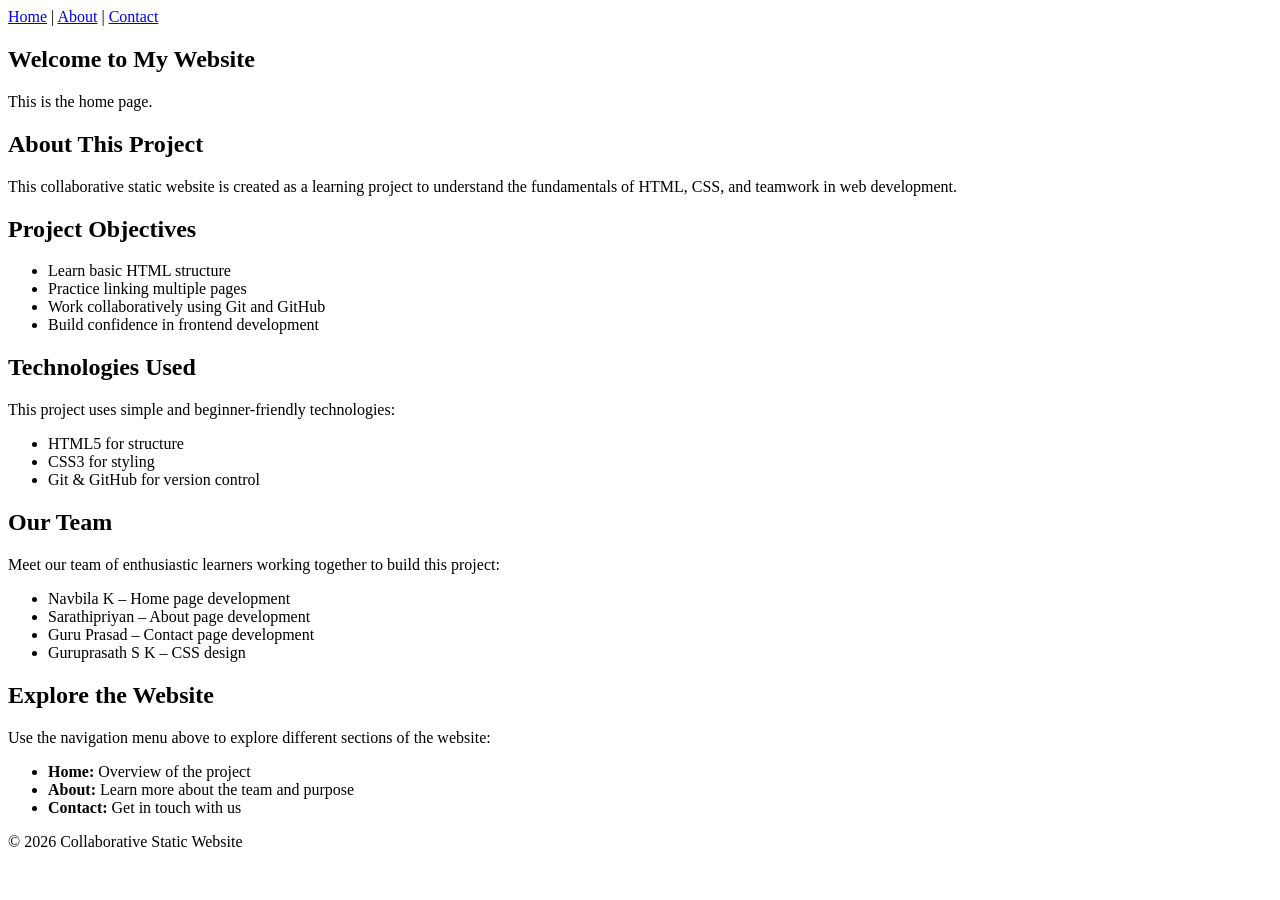
==== index.html @ 039237d9 "Revise index.html with new content and structure Updated the website's title and content structure, " ====
<!DOCTYPE html>
<html>
<head>
  <title>Home - My Website</title>
  <link rel="stylesheet" href="style.css">
</head>
<body>

  <!-- Navigation (existing) -->
  <nav>
    <a href="index.html">Home</a> |
    <a href="about.html">About</a> |
    <a href="contact.html">Contact</a>
  </nav>

  <!-- Home Section (existing) -->
  <section id="home">
    <h1>Welcome to My Website</h1>
    <p>This is the home page.</p>
  </section>

  <!-- ================== NEW CONTENT STARTS HERE ================== -->

  <!-- Introduction Section -->
  <section id="intro">
    <h2>About This Project</h2>
    <p>
      This collaborative static website is created as a learning project to
      understand the fundamentals of HTML, CSS, and teamwork in web development.
    </p>
  </section>

  <!-- Objectives Section -->
  <section id="objectives">
    <h2>Project Objectives</h2>
    <ul>
      <li>Learn basic HTML structure</li>
      <li>Practice linking multiple pages</li>
      <li>Work collaboratively using Git and GitHub</li>
      <li>Build confidence in frontend development</li>
    </ul>
  </section>

  <!-- Technologies Section -->
  <section id="technologies">
    <h2>Technologies Used</h2>
    <p>
      This project uses simple and beginner-friendly technologies:
    </p>
    <ul>
      <li>HTML5 for structure</li>
      <li>CSS3 for styling</li>
      <li>Git & GitHub for version control</li>
    </ul>
  </section>

  <!-- Team Section (your provided content) -->
  <section id="team">
    <h2>Our Team</h2>
    <p>Meet our team of enthusiastic learners working together to build this project:</p>
    <ul>
      <li>Navbila K – Home page development</li>
      <li>Sarathipriyan – About page development</li>
      <li>Guru Prasad – Contact page development</li>
      <li>Guruprasath S K – CSS design</li>
    </ul>
  </section>

  <!-- Navigation Help Section -->
  <section id="navigation-help">
    <h2>Explore the Website</h2>
    <p>
      Use the navigation menu above to explore different sections of the website:
    </p>
    <ul>
      <li><strong>Home:</strong> Overview of the project</li>
      <li><strong>About:</strong> Learn more about the team and purpose</li>
      <li><strong>Contact:</strong> Get in touch with us</li>
    </ul>
  </section>

  <!-- Footer -->
  <footer>
    © 2026 Collaborative Static Website
  </footer>

</body>
</html>
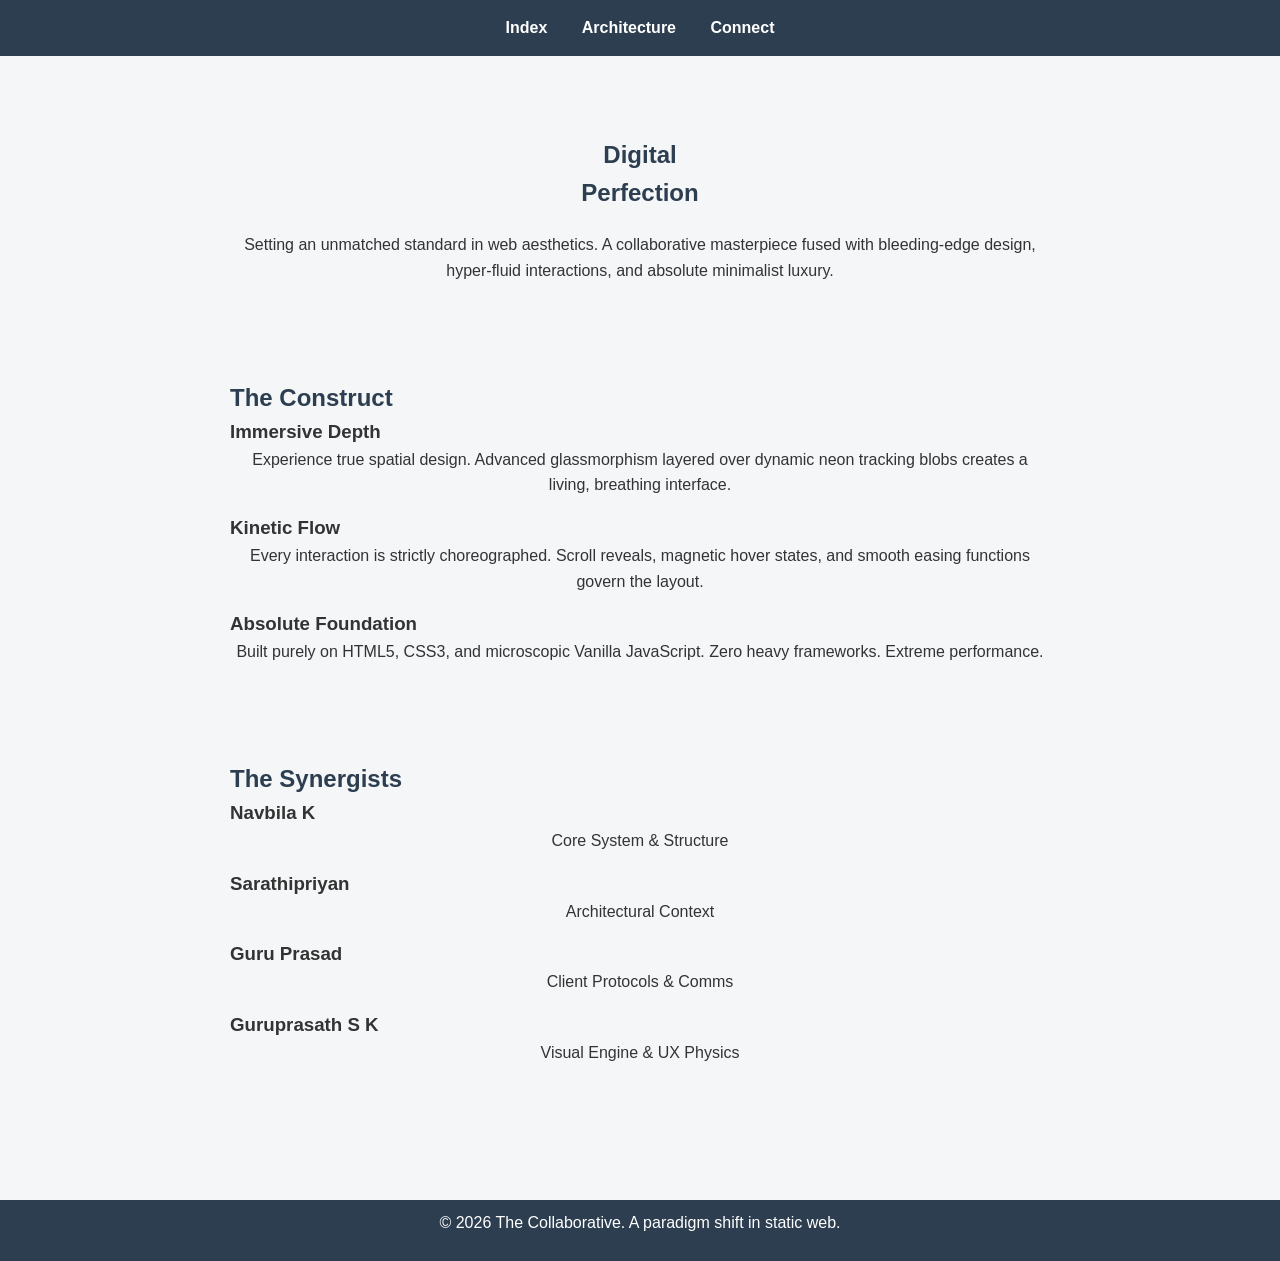
==== commit 1df3ae19: "index.html with new layout and features Updated the HTML structure, added new sections, and improved" ====
--- a/index.html
+++ b/index.html
@@ -1,88 +1,130 @@
 <!DOCTYPE html>
-<html>
+<html lang="en">
+
 <head>
-  <title>Home - My Website</title>
+  <meta charset="UTF-8">
+  <meta name="viewport" content="width=device-width, initial-scale=1.0">
+  <title>Home - Unmatched Experience</title>
   <link rel="stylesheet" href="style.css">
 </head>
+
 <body>
 
-  <!-- Navigation (existing) -->
-  <nav>
-    <a href="index.html">Home</a> |
-    <a href="about.html">About</a> |
-    <a href="contact.html">Contact</a>
-  </nav>
+  <!-- Background Effects -->
+  <div class="noise-overlay"></div>
+  <div id="glow-blob"></div>
+  <div id="blurred-backdrop"></div>
 
-  <!-- Home Section (existing) -->
-  <section id="home">
-    <h1>Welcome to My Website</h1>
-    <p>This is the home page.</p>
-  </section>
+  <!-- Content Layer -->
+  <div class="content-wrapper">
 
-  <!-- ================== NEW CONTENT STARTS HERE ================== -->
+    <nav>
+      <a href="index.html" class="active">Index</a>
+      <a href="about.html">Architecture</a>
+      <a href="contact.html">Connect</a>
+    </nav>
 
-  <!-- Introduction Section -->
-  <section id="intro">
-    <h2>About This Project</h2>
-    <p>
-      This collaborative static website is created as a learning project to
-      understand the fundamentals of HTML, CSS, and teamwork in web development.
-    </p>
-  </section>
+    <main>
+      <section class="hero reveal">
+        <h1>Digital<br>Perfection</h1>
+        <p class="reveal delay-1">
+          Setting an unmatched standard in web aesthetics. A collaborative masterpiece fused with bleeding-edge design,
+          hyper-fluid interactions, and absolute minimalist luxury.
+        </p>
+      </section>
 
-  <!-- Objectives Section -->
-  <section id="objectives">
-    <h2>Project Objectives</h2>
-    <ul>
-      <li>Learn basic HTML structure</li>
-      <li>Practice linking multiple pages</li>
-      <li>Work collaboratively using Git and GitHub</li>
-      <li>Build confidence in frontend development</li>
-    </ul>
-  </section>
+      <section id="features">
+        <h2 class="reveal">The Construct</h2>
+        <div class="card-grid">
+          <div class="premium-card reveal delay-1">
+            <div class="card-content">
+              <h3>Immersive Depth</h3>
+              <p>Experience true spatial design. Advanced glassmorphism layered over dynamic neon tracking blobs creates
+                a living, breathing interface.</p>
+            </div>
+          </div>
+          <div class="premium-card reveal delay-2">
+            <div class="card-content">
+              <h3>Kinetic Flow</h3>
+              <p>Every interaction is strictly choreographed. Scroll reveals, magnetic hover states, and smooth easing
+                functions govern the layout.</p>
+            </div>
+          </div>
+          <div class="premium-card reveal delay-3">
+            <div class="card-content">
+              <h3>Absolute Foundation</h3>
+              <p>Built purely on HTML5, CSS3, and microscopic Vanilla JavaScript. Zero heavy frameworks. Extreme
+                performance.</p>
+            </div>
+          </div>
+        </div>
+      </section>
 
-  <!-- Technologies Section -->
-  <section id="technologies">
-    <h2>Technologies Used</h2>
-    <p>
-      This project uses simple and beginner-friendly technologies:
-    </p>
-    <ul>
-      <li>HTML5 for structure</li>
-      <li>CSS3 for styling</li>
-      <li>Git & GitHub for version control</li>
-    </ul>
-  </section>
+      <section id="architects">
+        <h2 class="reveal">The Synergists</h2>
+        <div class="card-grid">
+          <div class="premium-card reveal">
+            <div class="card-content">
+              <h3>Navbila K</h3>
+              <p>Core System & Structure</p>
+            </div>
+          </div>
+          <div class="premium-card reveal delay-1">
+            <div class="card-content">
+              <h3>Sarathipriyan</h3>
+              <p>Architectural Context</p>
+            </div>
+          </div>
+          <div class="premium-card reveal delay-2">
+            <div class="card-content">
+              <h3>Guru Prasad</h3>
+              <p>Client Protocols & Comms</p>
+            </div>
+          </div>
+          <div class="premium-card reveal delay-3">
+            <div class="card-content">
+              <h3>Guruprasath S K</h3>
+              <p>Visual Engine & UX Physics</p>
+            </div>
+          </div>
+        </div>
+      </section>
+    </main>
 
-  <!-- Team Section (your provided content) -->
-  <section id="team">
-    <h2>Our Team</h2>
-    <p>Meet our team of enthusiastic learners working together to build this project:</p>
-    <ul>
-      <li>Navbila K – Home page development</li>
-      <li>Sarathipriyan – About page development</li>
-      <li>Guru Prasad – Contact page development</li>
-      <li>Guruprasath S K – CSS design</li>
-    </ul>
-  </section>
+    <footer>
+      <p>© 2026 The Collaborative. A paradigm shift in static web.</p>
+    </footer>
 
-  <!-- Navigation Help Section -->
-  <section id="navigation-help">
-    <h2>Explore the Website</h2>
-    <p>
-      Use the navigation menu above to explore different sections of the website:
-    </p>
-    <ul>
-      <li><strong>Home:</strong> Overview of the project</li>
-      <li><strong>About:</strong> Learn more about the team and purpose</li>
-      <li><strong>Contact:</strong> Get in touch with us</li>
-    </ul>
-  </section>
+  </div>
 
-  <!-- Footer -->
-  <footer>
-    © 2026 Collaborative Static Website
-  </footer>
+  <!-- Interactive logic -->
+  <script>
+    // Blob follow cursor physics
+    const blob = document.getElementById("glow-blob");
+    document.body.onpointermove = event => {
+      const { clientX, clientY } = event;
+      blob.animate({
+        left: `${clientX}px`,
+        top: `${clientY}px`
+      }, { duration: 3000, fill: "forwards" });
+    };
 
+    // Scroll reveal observer
+    const observer = new IntersectionObserver((entries) => {
+      entries.forEach((entry) => {
+        if (entry.isIntersecting) {
+          entry.target.classList.add('active');
+        }
+      });
+    }, { threshold: 0.1 });
+
+    document.querySelectorAll('.reveal').forEach((el) => observer.observe(el));
+
+    // Trigger initial reveals on load
+    setTimeout(() => {
+      document.querySelectorAll('.hero.reveal, .hero .reveal').forEach(el => el.classList.add('active'));
+    }, 100);
+  </script>
 </body>
+
 </html>
--- a/style.css
+++ b/style.css
@@ -0,0 +1,141 @@
+/* ===== Global Reset ===== */
+* {
+    margin: 0;
+    padding: 0;
+    box-sizing: border-box;
+}
+
+/* ===== Body ===== */
+body {
+    font-family: Arial, Helvetica, sans-serif;
+    background-color: #f4f6f8;
+    color: #333;
+    line-height: 1.6;
+}
+
+/* ===== Navigation ===== */
+nav {
+    background-color: #2c3e50;
+    padding: 15px;
+    text-align: center;
+}
+
+nav a {
+    color: white;
+    text-decoration: none;
+    margin: 0 15px;
+    font-size: 16px;
+    font-weight: bold;
+}
+
+nav a:hover {
+    text-decoration: underline;
+}
+
+/* ===== Page Container ===== */
+section, main {
+    max-width: 900px;
+    margin: auto;
+    padding: 40px 20px;
+}
+
+/* ===== Headings ===== */
+h1 {
+    color: #2c3e50;
+    margin-bottom: 20px;
+    text-align: center;
+}
+
+h2 {
+    color: #2c3e50;
+}
+
+/* ===== Paragraphs ===== */
+p {
+    font-size: 16px;
+    margin-bottom: 15px;
+    text-align: center;
+}
+
+/* ===== Links ===== */
+a {
+    color: #2c3e50;
+}
+
+a:hover {
+    color: #1a252f;
+}
+
+/* ===== Header (Contact Page) ===== */
+header {
+    background-color: #2c3e50;
+    color: white;
+    text-align: center;
+    padding: 15px;
+}
+
+/* ===== Contact Page Box ===== */
+.contact-box {
+    display: grid;
+    grid-template-columns: 1fr 1fr;
+    gap: 20px;
+    background: white;
+    padding: 30px;
+    border-radius: 8px;
+    box-shadow: 0 4px 10px rgba(0,0,0,0.1);
+}
+
+.contact-info p {
+    text-align: left;
+}
+
+/* ===== Form Elements ===== */
+input, textarea {
+    width: 100%;
+    padding: 10px;
+    margin-bottom: 15px;
+    border: 1px solid #ccc;
+    border-radius: 4px;
+    font-size: 14px;
+}
+
+textarea {
+    height: 100px;
+    resize: none;
+}
+
+button {
+    width: 100%;
+    background-color: #2c3e50;
+    color: white;
+    padding: 10px;
+    border: none;
+    border-radius: 4px;
+    cursor: pointer;
+    font-size: 16px;
+}
+
+button:hover {
+    background-color: #1a252f;
+}
+
+/* ===== Footer ===== */
+footer {
+    text-align: center;
+    background-color: #2c3e50;
+    color: white;
+    padding: 10px;
+    margin-top: 40px;
+}
+
+/* ===== Responsive ===== */
+@media (max-width: 700px) {
+    .contact-box {
+        grid-template-columns: 1fr;
+    }
+
+    nav a {
+        display: block;
+        margin: 10px 0;
+    }
+}
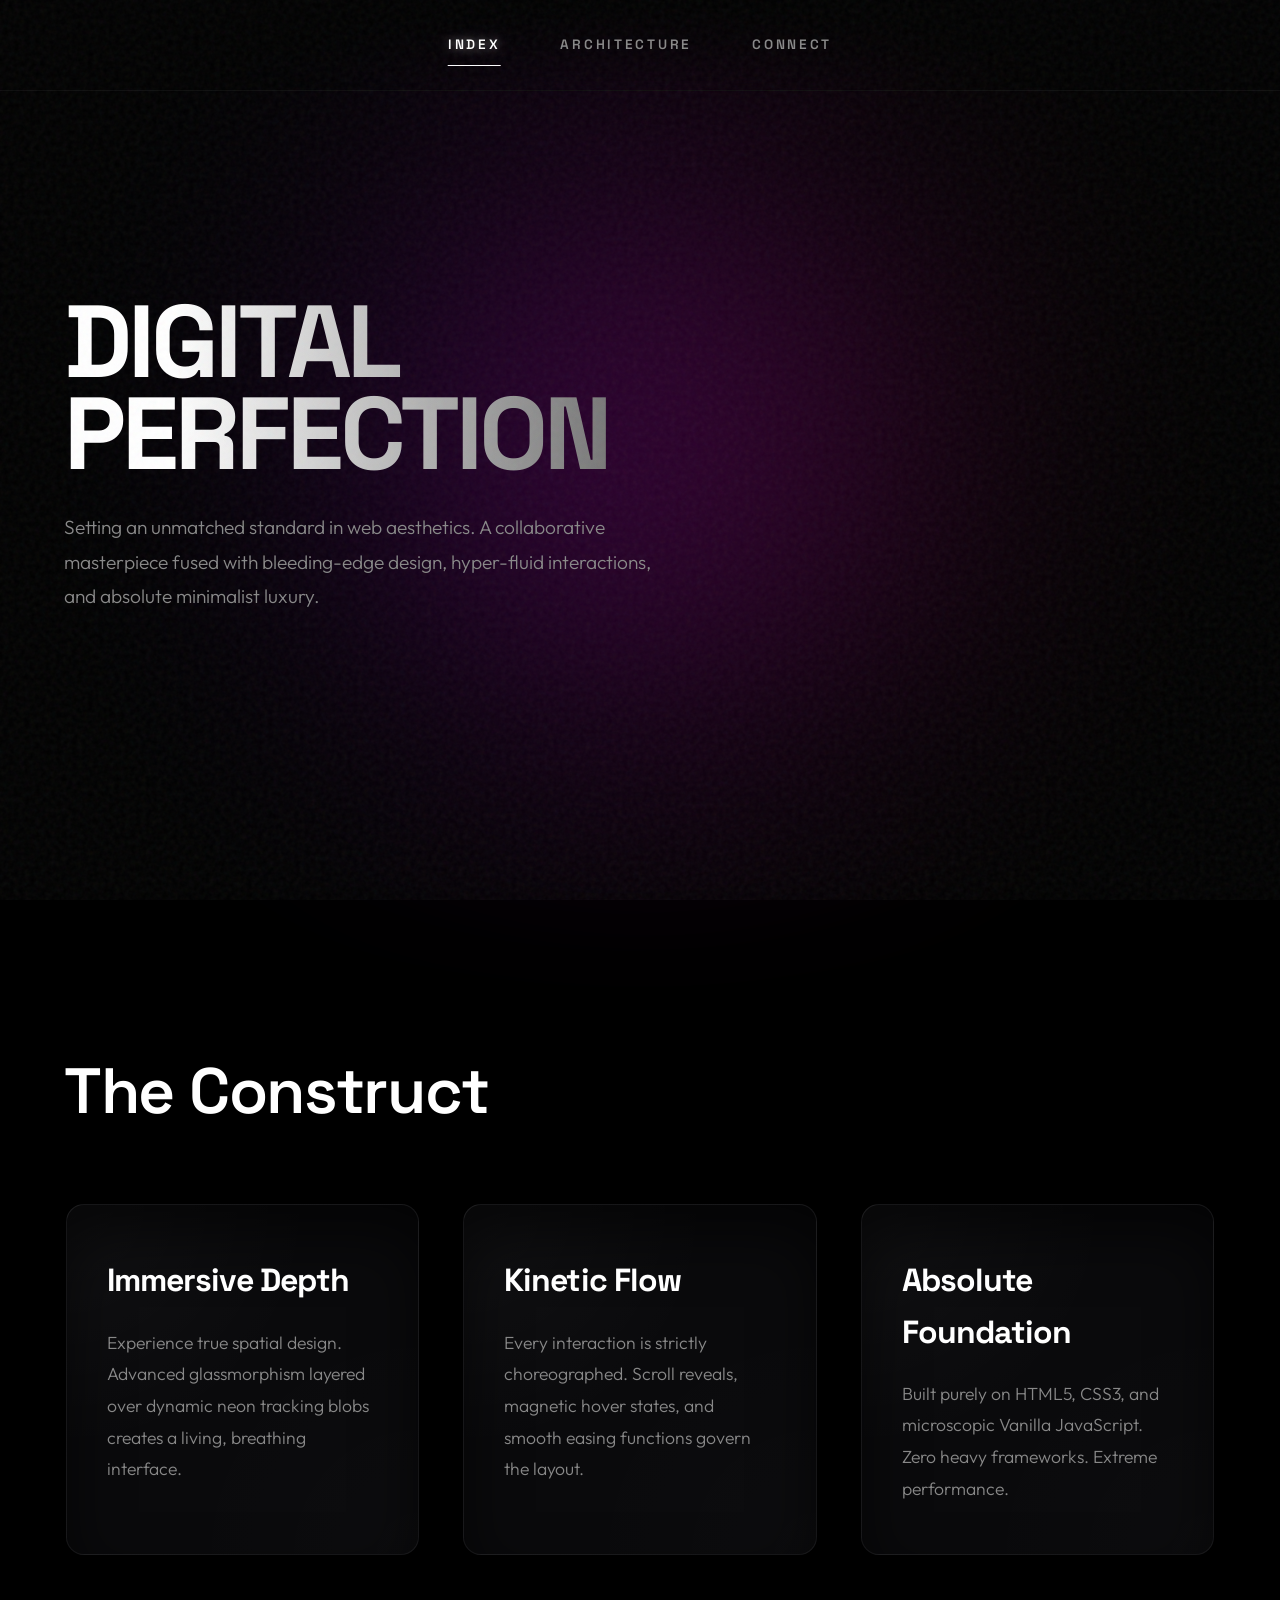
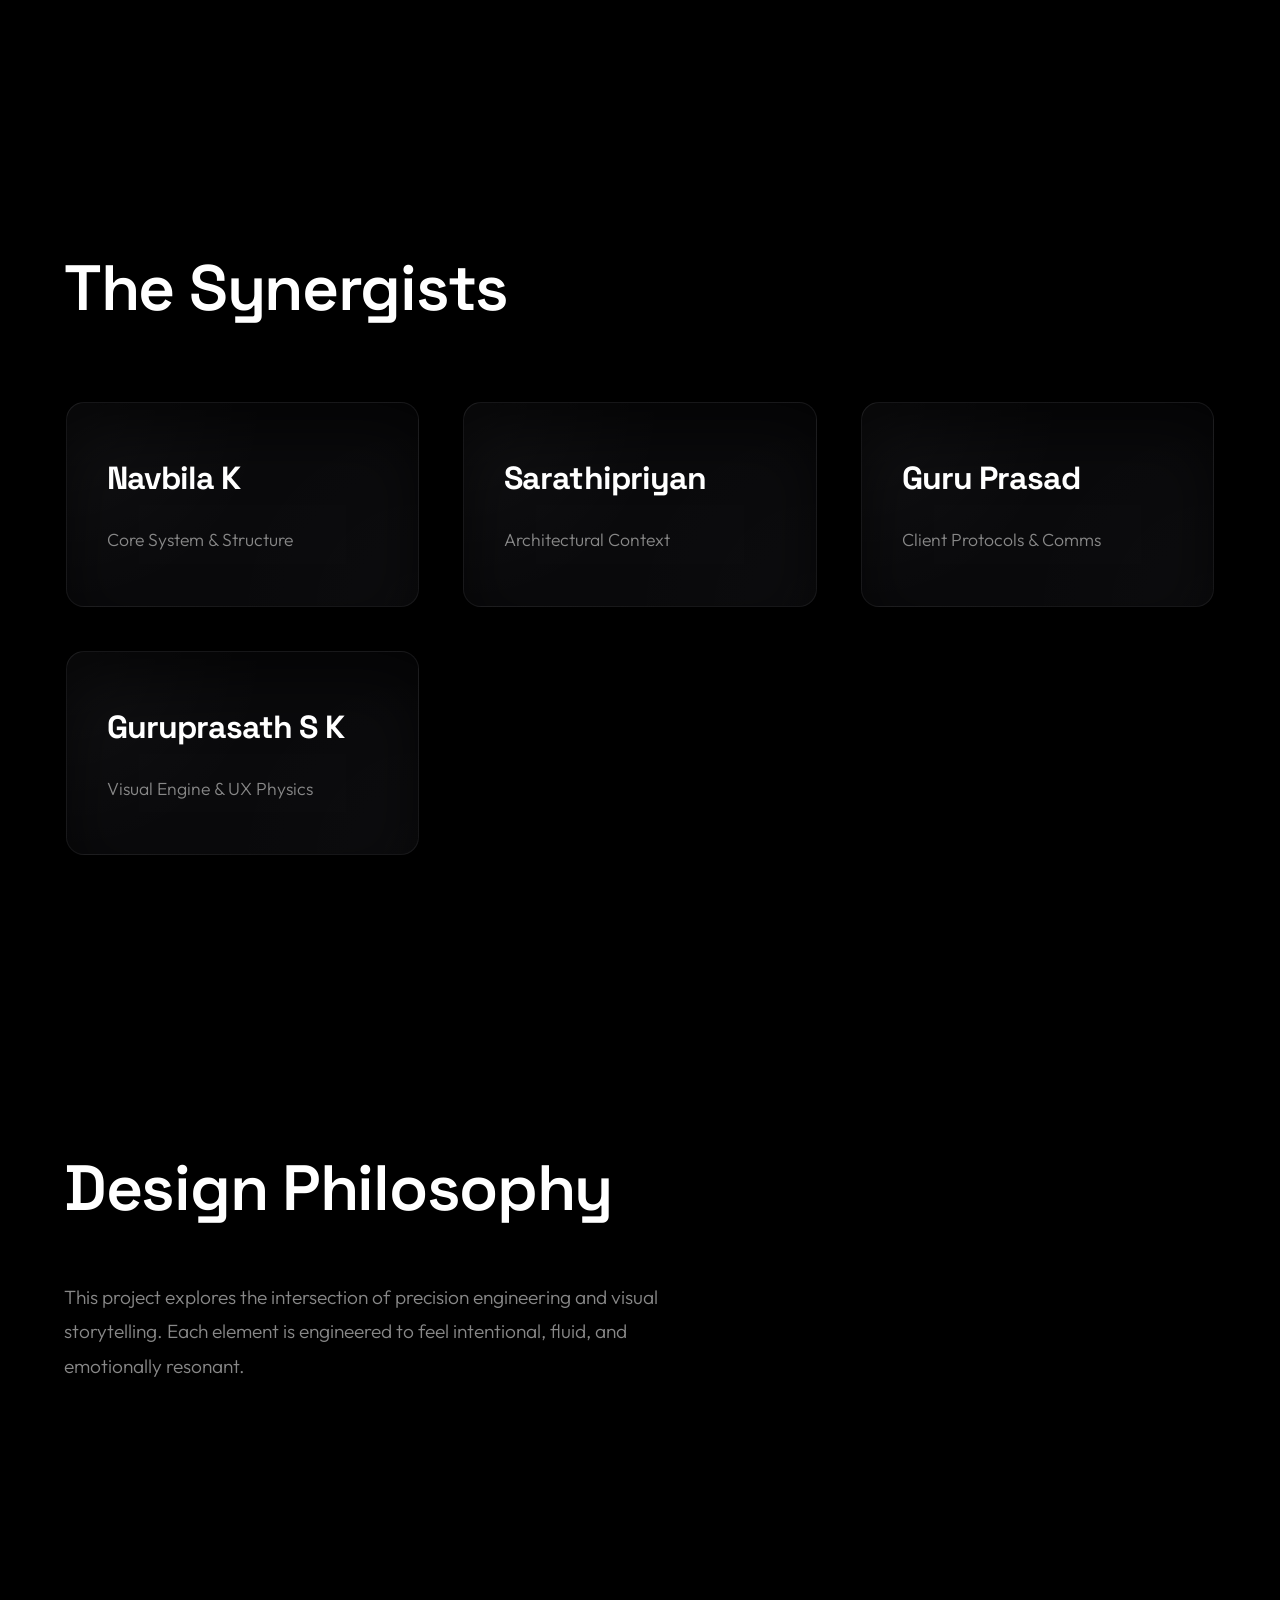
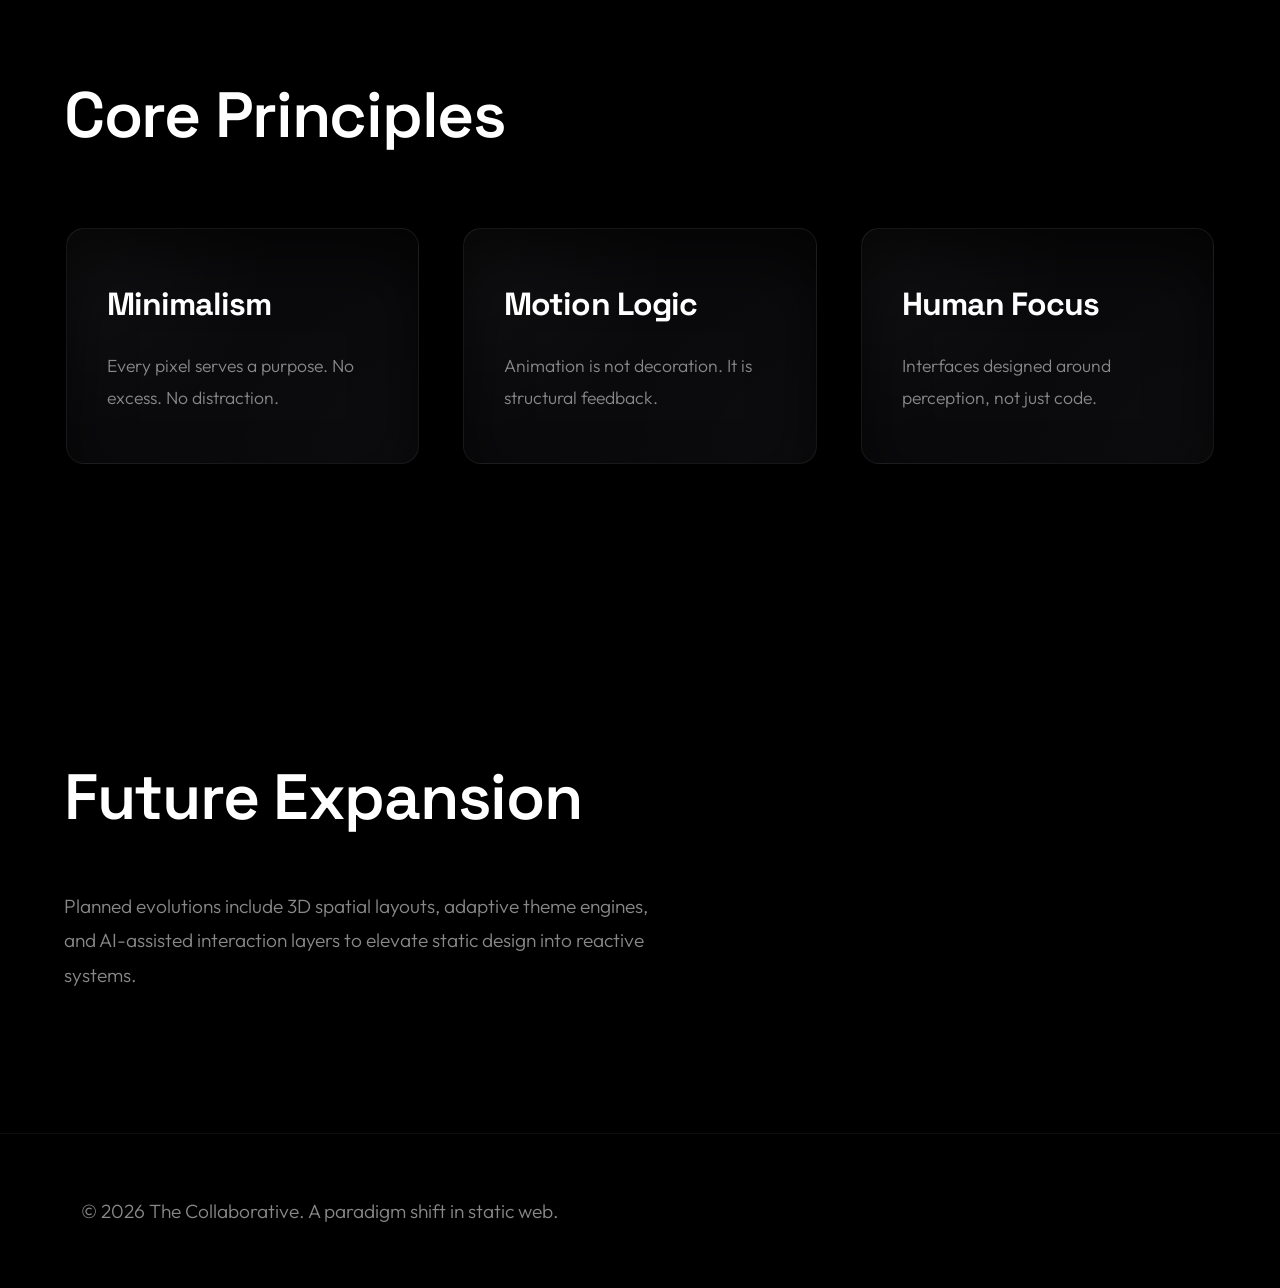
==== commit 49d0d505: "Add design philosophy and principles sections Added new sections for design philosophy, core princip" ====
--- a/index.html
+++ b/index.html
@@ -89,6 +89,49 @@
           </div>
         </div>
       </section>
+
+      <!-- ================= NEW CONTENT ADDED ================= -->
+
+      <section id="vision">
+        <h2 class="reveal">Design Philosophy</h2>
+        <p class="reveal delay-1">
+          This project explores the intersection of precision engineering and visual storytelling.
+          Each element is engineered to feel intentional, fluid, and emotionally resonant.
+        </p>
+      </section>
+
+      <section id="principles">
+        <h2 class="reveal">Core Principles</h2>
+        <div class="card-grid">
+          <div class="premium-card reveal">
+            <div class="card-content">
+              <h3>Minimalism</h3>
+              <p>Every pixel serves a purpose. No excess. No distraction.</p>
+            </div>
+          </div>
+          <div class="premium-card reveal delay-1">
+            <div class="card-content">
+              <h3>Motion Logic</h3>
+              <p>Animation is not decoration. It is structural feedback.</p>
+            </div>
+          </div>
+          <div class="premium-card reveal delay-2">
+            <div class="card-content">
+              <h3>Human Focus</h3>
+              <p>Interfaces designed around perception, not just code.</p>
+            </div>
+          </div>
+        </div>
+      </section>
+
+      <section id="future">
+        <h2 class="reveal">Future Expansion</h2>
+        <p class="reveal delay-1">
+          Planned evolutions include 3D spatial layouts, adaptive theme engines,
+          and AI-assisted interaction layers to elevate static design into reactive systems.
+        </p>
+      </section>
+
     </main>
 
     <footer>
@@ -99,7 +142,6 @@
 
   <!-- Interactive logic -->
   <script>
-    // Blob follow cursor physics
     const blob = document.getElementById("glow-blob");
     document.body.onpointermove = event => {
       const { clientX, clientY } = event;
@@ -109,7 +151,6 @@
       }, { duration: 3000, fill: "forwards" });
     };
 
-    // Scroll reveal observer
     const observer = new IntersectionObserver((entries) => {
       entries.forEach((entry) => {
         if (entry.isIntersecting) {
@@ -120,7 +161,6 @@
 
     document.querySelectorAll('.reveal').forEach((el) => observer.observe(el));
 
-    // Trigger initial reveals on load
     setTimeout(() => {
       document.querySelectorAll('.hero.reveal, .hero .reveal').forEach(el => el.classList.add('active'));
     }, 100);
--- a/style.css
+++ b/style.css
@@ -1,141 +1,450 @@
-/* ===== Global Reset ===== */
+/* =========================================
+   ULTRA-PREMIUM WEB EXPERIENCE STYLES
+   ========================================= */
+@import url('https://fonts.googleapis.com/css2?family=Space+Grotesk:wght@300;400;500;600;700&family=Outfit:wght@200;300;400;500;600;800&display=swap');
+
+:root {
+    --bg: #000000;
+    --bg-surface: #0a0a0c;
+    --text-main: #ffffff;
+    --text-muted: #888888;
+    --accent-primary: #00ffcc;
+    --accent-secondary: #7000ff;
+    --accent-tertiary: #ff007b;
+
+    --font-heading: 'Space Grotesk', sans-serif;
+    --font-body: 'Outfit', sans-serif;
+
+    --glass-bg: rgba(255, 255, 255, 0.02);
+    --glass-border: rgba(255, 255, 255, 0.05);
+
+    /* Mouse coordinates updated via JS */
+    --mouse-x: 50%;
+    --mouse-y: 50%;
+}
+
 * {
     margin: 0;
     padding: 0;
     box-sizing: border-box;
 }
 
-/* ===== Body ===== */
+html {
+    scroll-behavior: smooth;
+}
+
 body {
-    font-family: Arial, Helvetica, sans-serif;
-    background-color: #f4f6f8;
-    color: #333;
+    background-color: var(--bg);
+    color: var(--text-main);
+    font-family: var(--font-body);
+    overflow-x: hidden;
     line-height: 1.6;
-}
-
-/* ===== Navigation ===== */
+    -webkit-font-smoothing: antialiased;
+    -moz-osx-font-smoothing: grayscale;
+}
+
+/* --- NOISE TEXTURE OVERLAY --- */
+.noise-overlay {
+    position: fixed;
+    top: 0;
+    left: 0;
+    width: 100vw;
+    height: 100vh;
+    pointer-events: none;
+    z-index: 9999;
+    opacity: 0.06;
+    background-image: url("data:image/svg+xml,%3Csvg viewBox='0 0 200 200' xmlns='http://www.w3.org/2000/svg'%3E%3Cfilter id='noiseFilter'%3E%3CfeTurbulence type='fractalNoise' baseFrequency='0.85' numOctaves='3' stitchTiles='stitch'/%3E%3C/filter%3E%3Crect width='100%25' height='100%25' filter='url(%23noiseFilter)'/%3E%3C/svg%3E");
+}
+
+/* --- GLOWING MOUSE FOLLOWER (BLOB) --- */
+#glow-blob {
+    background: white;
+    height: 400px;
+    width: 400px;
+    position: absolute;
+    left: var(--mouse-x);
+    top: var(--mouse-y);
+    transform: translate(-50%, -50%);
+    border-radius: 50%;
+    background: linear-gradient(to right, var(--accent-secondary), var(--accent-tertiary));
+    animation: rotate 10s infinite linear;
+    filter: blur(150px);
+    z-index: 1;
+    opacity: 0.6;
+    pointer-events: none;
+}
+
+@keyframes rotate {
+    from {
+        transform: translate(-50%, -50%) rotate(0deg);
+    }
+
+    to {
+        transform: translate(-50%, -50%) rotate(360deg);
+    }
+}
+
+/* --- BLURRY BACKDROP FOR MAIN LAYER --- */
+#blurred-backdrop {
+    height: 100%;
+    width: 100%;
+    position: absolute;
+    z-index: 2;
+    backdrop-filter: blur(100px);
+    -webkit-backdrop-filter: blur(100px);
+    pointer-events: none;
+}
+
+/* --- MAIN CONTENT WRAPPER --- */
+.content-wrapper {
+    position: relative;
+    z-index: 10;
+    width: 100%;
+    min-height: 100vh;
+    display: flex;
+    flex-direction: column;
+}
+
+/* --- NAVIGATION --- */
 nav {
-    background-color: #2c3e50;
-    padding: 15px;
-    text-align: center;
+    position: fixed;
+    top: 0;
+    width: 100%;
+    padding: 24px 5%;
+    display: flex;
+    justify-content: center;
+    align-items: center;
+    gap: 60px;
+    z-index: 1000;
+    background: linear-gradient(to bottom, rgba(0, 0, 0, 0.8) 0%, rgba(0, 0, 0, 0) 100%);
+    backdrop-filter: blur(10px);
+    border-bottom: 1px solid rgba(255, 255, 255, 0.05);
 }
 
 nav a {
-    color: white;
+    color: var(--text-muted);
     text-decoration: none;
-    margin: 0 15px;
-    font-size: 16px;
-    font-weight: bold;
-}
-
-nav a:hover {
-    text-decoration: underline;
-}
-
-/* ===== Page Container ===== */
-section, main {
-    max-width: 900px;
-    margin: auto;
-    padding: 40px 20px;
-}
-
-/* ===== Headings ===== */
+    font-family: var(--font-heading);
+    text-transform: uppercase;
+    letter-spacing: 0.2em;
+    font-size: 0.85rem;
+    font-weight: 600;
+    transition: all 0.4s ease;
+    position: relative;
+    padding: 10px 0;
+}
+
+nav a:hover,
+nav a.active {
+    color: var(--text-main);
+    text-shadow: 0 0 10px rgba(255, 255, 255, 0.5);
+}
+
+nav a::before {
+    content: '';
+    position: absolute;
+    bottom: 0;
+    left: 50%;
+    transform: translateX(-50%);
+    width: 0;
+    height: 1px;
+    background: var(--text-main);
+    transition: width 0.4s ease;
+}
+
+nav a:hover::before,
+nav a.active::before {
+    width: 100%;
+}
+
+/* --- TYPOGRAPHY --- */
 h1 {
-    color: #2c3e50;
+    font-family: var(--font-heading);
+    font-size: clamp(4rem, 8vw, 10rem);
+    font-weight: 700;
+    line-height: 0.9;
+    letter-spacing: -0.04em;
+    text-transform: uppercase;
+    background: linear-gradient(to right, #fff 20%, #777 100%);
+    background-clip: text;
+    -webkit-background-clip: text;
+    -webkit-text-fill-color: transparent;
+    margin-bottom: 30px;
+}
+
+h2 {
+    font-family: var(--font-heading);
+    font-size: clamp(2.5rem, 5vw, 5rem);
+    font-weight: 600;
+    letter-spacing: -0.02em;
+    margin-bottom: 40px;
+    color: var(--text-main);
+}
+
+p {
+    font-size: clamp(1.1rem, 1.5vw, 1.4rem);
+    color: var(--text-muted);
+    max-width: 600px;
+    font-weight: 300;
+    line-height: 1.8;
+}
+
+/* --- layout --- */
+section {
+    padding: 140px 5%;
+    width: 100%;
+    max-width: 1600px;
+    margin: 0 auto;
+}
+
+.hero {
+    min-height: 100vh;
+    display: flex;
+    flex-direction: column;
+    justify-content: center;
+    align-items: flex-start;
+    padding-top: 150px;
+}
+
+/* --- PREMIUM CARDS WITH CONIC GRADIENT BORDERS --- */
+.card-grid {
+    display: grid;
+    grid-template-columns: repeat(auto-fit, minmax(320px, 1fr));
+    gap: 40px;
+    margin-top: 60px;
+}
+
+.premium-card {
+    position: relative;
+    border-radius: 20px;
+    padding: 2px;
+    /* Border thickness */
+    overflow: hidden;
+    transition: transform 0.4s cubic-bezier(0.25, 0.46, 0.45, 0.94);
+}
+
+.premium-card::before {
+    content: "";
+    position: absolute;
+    top: -50%;
+    left: -50%;
+    width: 200%;
+    height: 200%;
+    background: conic-gradient(transparent, transparent, transparent, var(--accent-primary), var(--accent-secondary), transparent);
+    animation: spin 6s linear infinite;
+    opacity: 0;
+    transition: opacity 0.5s;
+}
+
+.premium-card:hover::before {
+    opacity: 1;
+}
+
+.premium-card:hover {
+    transform: translateY(-10px) scale(1.02);
+}
+
+@keyframes spin {
+    100% {
+        transform: rotate(360deg);
+    }
+}
+
+.card-content {
+    background: var(--bg-surface);
+    border-radius: 18px;
+    height: 100%;
+    padding: 50px 40px;
+    position: relative;
+    z-index: 1;
+    display: flex;
+    flex-direction: column;
+    border: 1px solid var(--glass-border);
+    box-shadow: 0 30px 60px rgba(0, 0, 0, 0.6) inset;
+    background-image:
+        radial-gradient(circle at top left, rgba(255, 255, 255, 0.03) 0%, transparent 50%),
+        radial-gradient(circle at bottom right, rgba(255, 255, 255, 0.01) 0%, transparent 50%);
+}
+
+.card-content h3 {
+    font-family: var(--font-heading);
+    font-size: 2rem;
     margin-bottom: 20px;
-    text-align: center;
-}
-
-h2 {
-    color: #2c3e50;
-}
-
-/* ===== Paragraphs ===== */
-p {
-    font-size: 16px;
-    margin-bottom: 15px;
-    text-align: center;
-}
-
-/* ===== Links ===== */
-a {
-    color: #2c3e50;
-}
-
-a:hover {
-    color: #1a252f;
-}
-
-/* ===== Header (Contact Page) ===== */
-header {
-    background-color: #2c3e50;
-    color: white;
-    text-align: center;
-    padding: 15px;
-}
-
-/* ===== Contact Page Box ===== */
-.contact-box {
+    color: #fff;
+    letter-spacing: -0.03em;
+}
+
+.card-content p {
+    font-size: 1.1rem;
+}
+
+/* --- CONTACT FORM HIGH-END --- */
+.contact-container {
     display: grid;
     grid-template-columns: 1fr 1fr;
-    gap: 20px;
-    background: white;
-    padding: 30px;
-    border-radius: 8px;
-    box-shadow: 0 4px 10px rgba(0,0,0,0.1);
-}
-
-.contact-info p {
-    text-align: left;
-}
-
-/* ===== Form Elements ===== */
-input, textarea {
-    width: 100%;
-    padding: 10px;
-    margin-bottom: 15px;
-    border: 1px solid #ccc;
-    border-radius: 4px;
-    font-size: 14px;
-}
-
-textarea {
+    gap: 80px;
+    align-items: flex-start;
+}
+
+.contact-meta h2 {
+    font-size: 4rem;
+    margin-bottom: 20px;
+}
+
+.meta-details {
+    margin-top: 60px;
+}
+
+.meta-item {
+    margin-bottom: 30px;
+    border-left: 2px solid var(--accent-tertiary);
+    padding-left: 20px;
+}
+
+.meta-item span {
+    font-size: 0.8rem;
+    text-transform: uppercase;
+    letter-spacing: 0.15em;
+    color: var(--accent-primary);
+    display: block;
+    margin-bottom: 5px;
+}
+
+.meta-item p {
+    color: #fff;
+    font-size: 1.5rem;
+    font-weight: 500;
+    margin: 0;
+}
+
+.neo-form {
+    background: rgba(10, 10, 12, 0.6);
+    border: 1px solid var(--glass-border);
+    border-radius: 20px;
+    padding: 50px;
+    display: flex;
+    flex-direction: column;
+    gap: 30px;
+    backdrop-filter: blur(20px);
+}
+
+.input-group {
+    position: relative;
+}
+
+.input-group input,
+.input-group textarea {
+    width: 100%;
+    background: transparent;
+    border: none;
+    border-bottom: 1px solid rgba(255, 255, 255, 0.2);
+    padding: 20px 0;
+    color: #fff;
+    font-size: 1.2rem;
+    font-family: var(--font-body);
+    outline: none;
+    transition: all 0.3s;
+}
+
+.input-group textarea {
     height: 100px;
     resize: none;
 }
 
-button {
-    width: 100%;
-    background-color: #2c3e50;
-    color: white;
-    padding: 10px;
+.input-group label {
+    position: absolute;
+    top: 20px;
+    left: 0;
+    color: var(--text-muted);
+    font-size: 1.2rem;
+    transition: all 0.3s;
+    pointer-events: none;
+}
+
+.input-group input:focus~label,
+.input-group input:valid~label,
+.input-group textarea:focus~label,
+.input-group textarea:valid~label {
+    top: -10px;
+    font-size: 0.8rem;
+    color: var(--accent-primary);
+    letter-spacing: 0.1em;
+}
+
+.input-group input:focus,
+.input-group textarea:focus {
+    border-bottom-color: var(--accent-primary);
+}
+
+.magnet-btn {
+    align-self: flex-start;
+    background: #fff;
+    color: #000;
     border: none;
-    border-radius: 4px;
+    border-radius: 50px;
+    padding: 20px 40px;
+    font-family: var(--font-heading);
+    font-size: 1.1rem;
+    font-weight: 700;
+    text-transform: uppercase;
+    letter-spacing: 0.1em;
     cursor: pointer;
-    font-size: 16px;
-}
-
-button:hover {
-    background-color: #1a252f;
-}
-
-/* ===== Footer ===== */
+    margin-top: 20px;
+    transition: transform 0.2s, box-shadow 0.4s;
+}
+
+.magnet-btn:hover {
+    transform: translateY(-5px);
+    box-shadow: 0 20px 40px rgba(255, 255, 255, 0.2);
+}
+
+/* --- SCROLL REVEAL ANIMATIONS (Triggered by JS) --- */
+.reveal {
+    opacity: 0;
+    transform: translateY(100px);
+    transition: all 1s cubic-bezier(0.25, 1, 0.5, 1);
+}
+
+.reveal.active {
+    opacity: 1;
+    transform: translateY(0);
+}
+
+.delay-1 {
+    transition-delay: 0.1s;
+}
+
+.delay-2 {
+    transition-delay: 0.2s;
+}
+
+.delay-3 {
+    transition-delay: 0.3s;
+}
+
+/* Responsive */
+@media(max-width: 900px) {
+    .contact-container {
+        grid-template-columns: 1fr;
+        gap: 50px;
+    }
+
+    h1 {
+        font-size: 3.5rem;
+    }
+
+    nav {
+        flex-wrap: wrap;
+        gap: 20px;
+        justify-content: space-around;
+        padding: 15px;
+    }
+}
+
 footer {
     text-align: center;
-    background-color: #2c3e50;
-    color: white;
-    padding: 10px;
-    margin-top: 40px;
-}
-
-/* ===== Responsive ===== */
-@media (max-width: 700px) {
-    .contact-box {
-        grid-template-columns: 1fr;
-    }
-
-    nav a {
-        display: block;
-        margin: 10px 0;
-    }
-}+    padding: 60px 20px;
+    color: var(--text-muted);
+    border-top: 1px solid rgba(255, 255, 255, 0.05);
+    font-size: 0.9rem;
+}
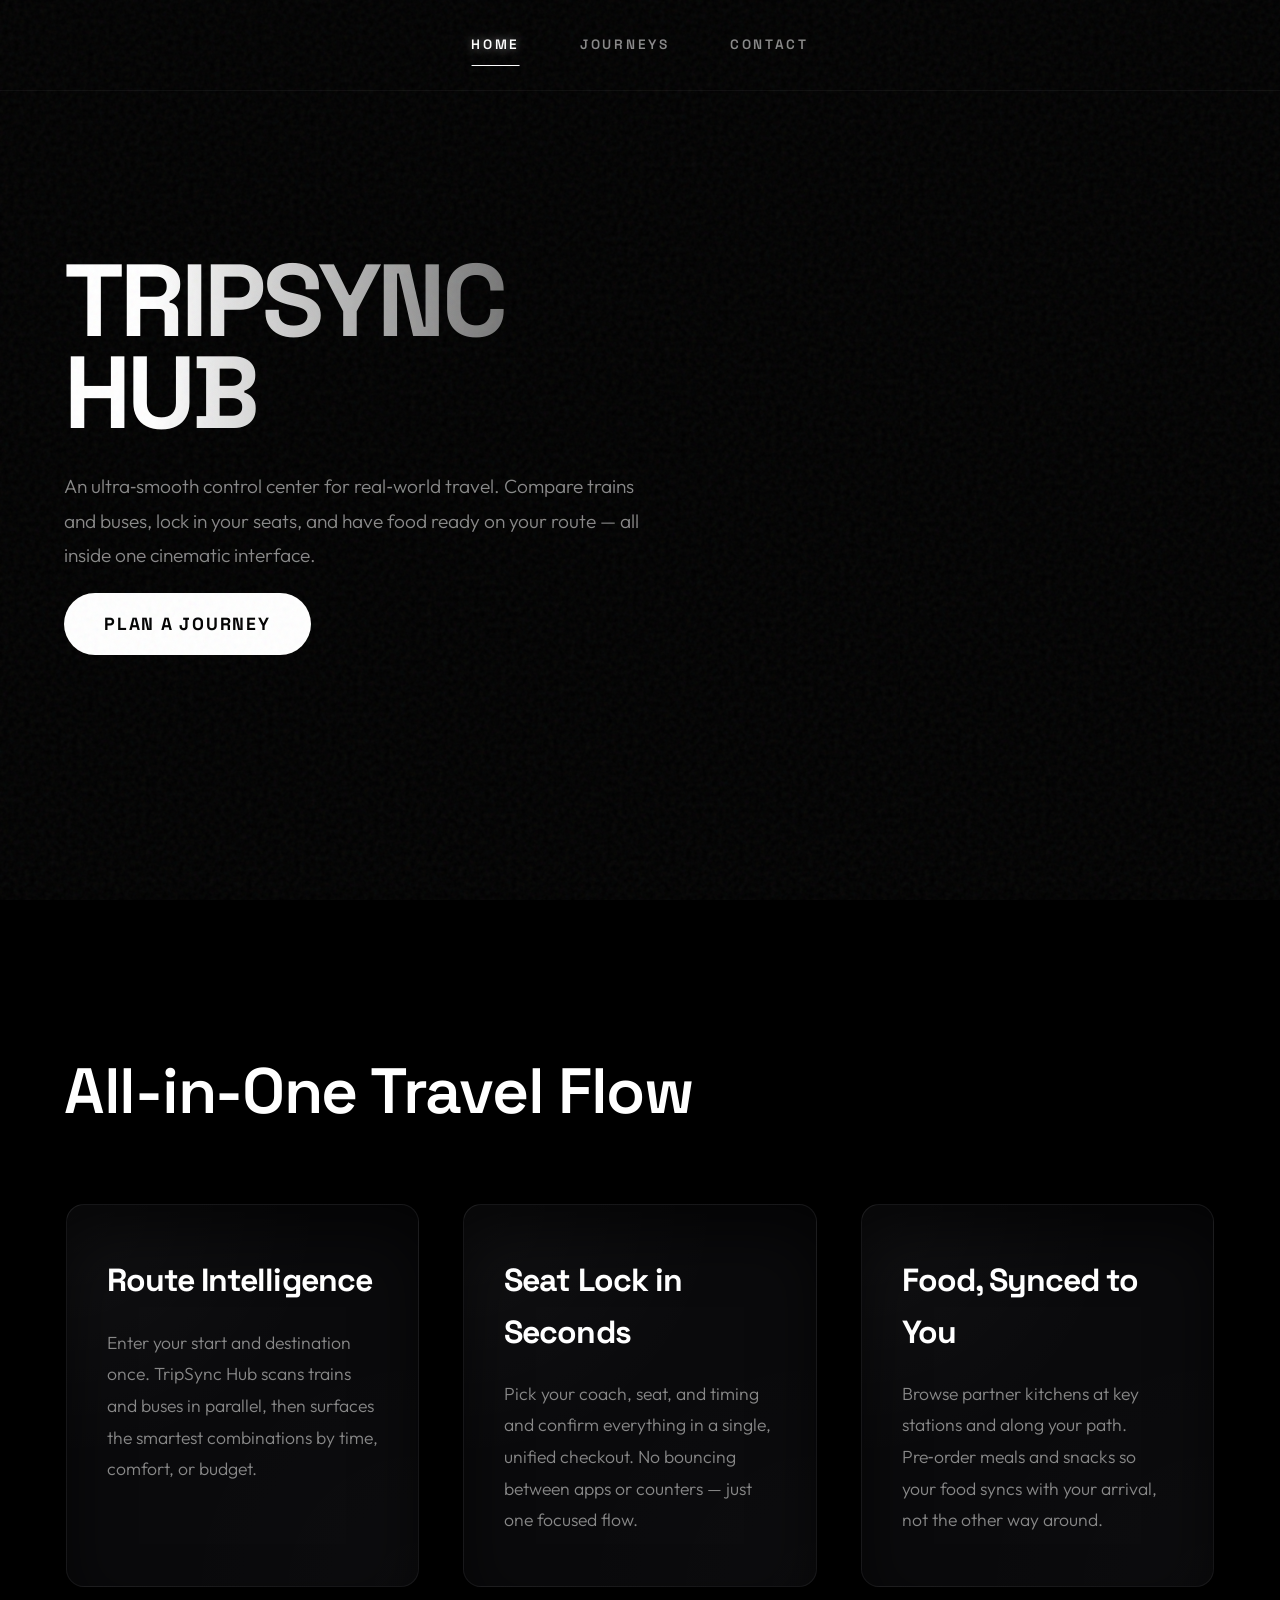
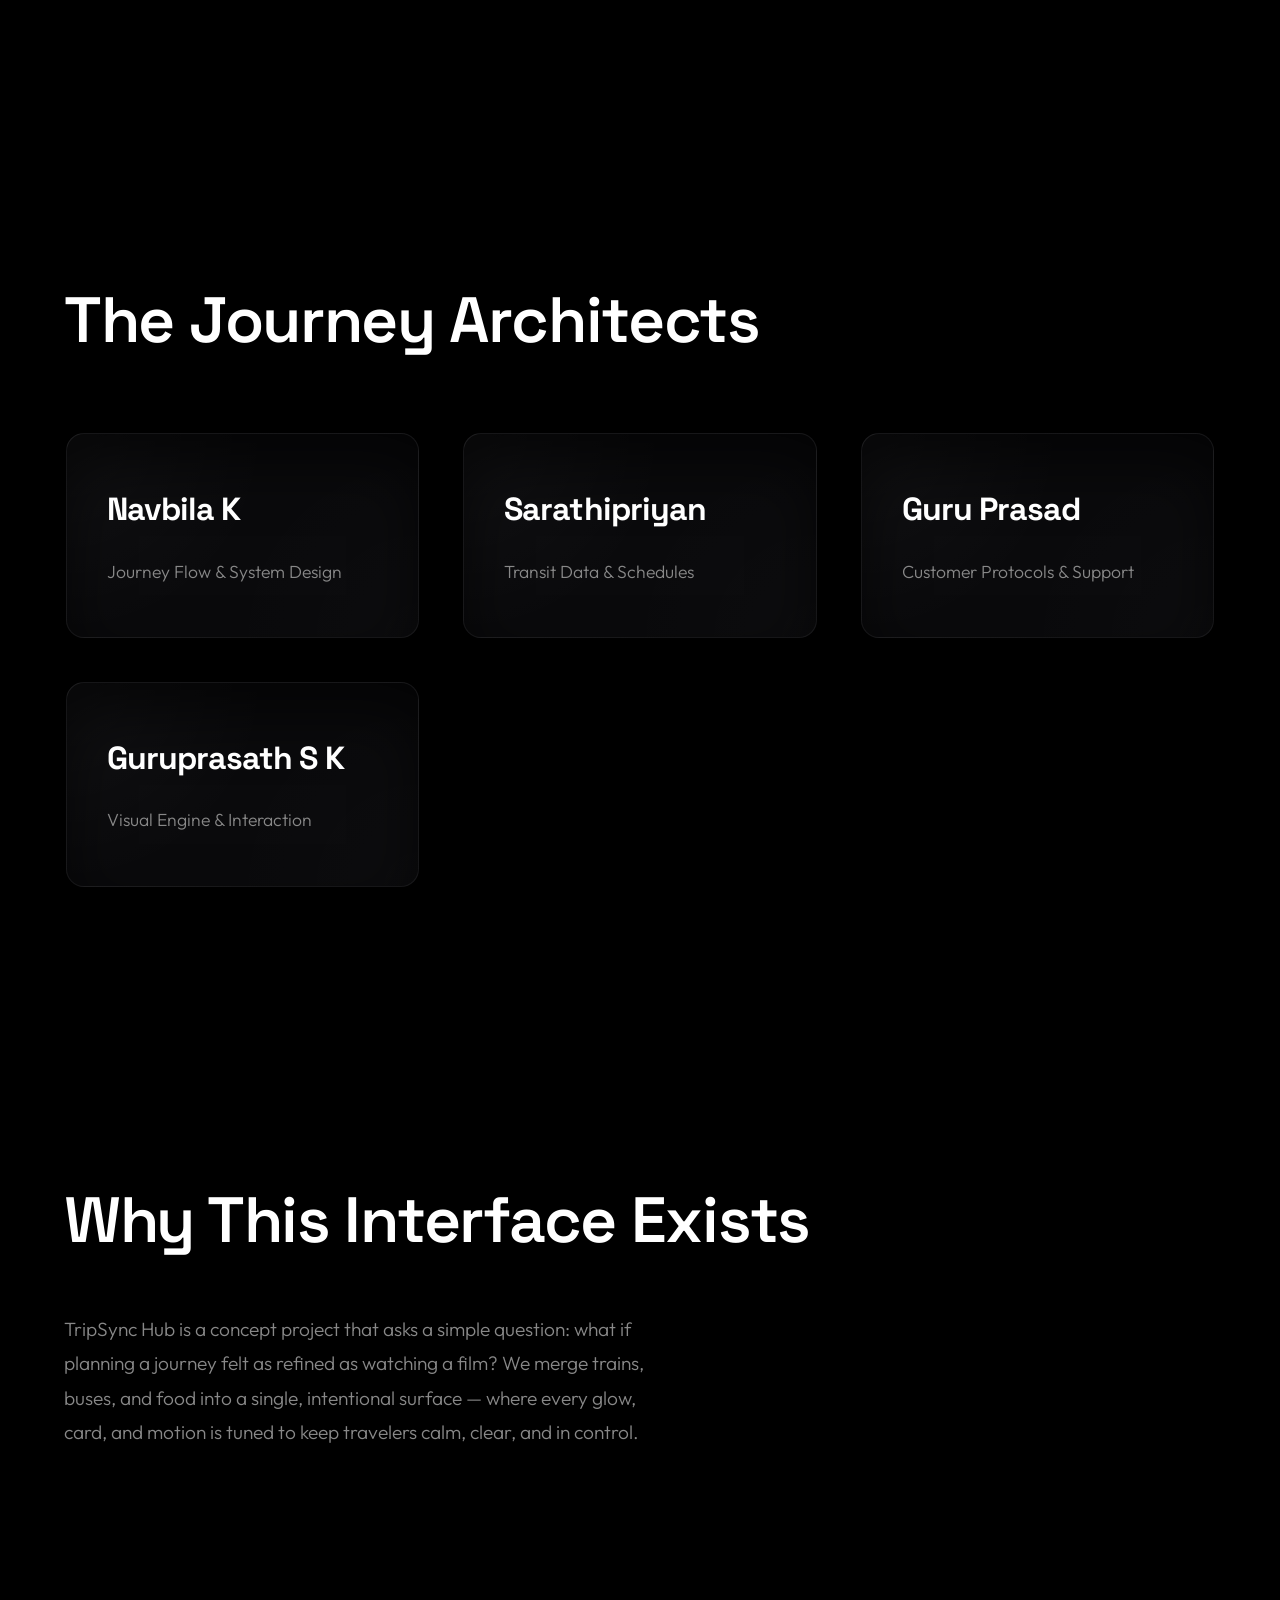
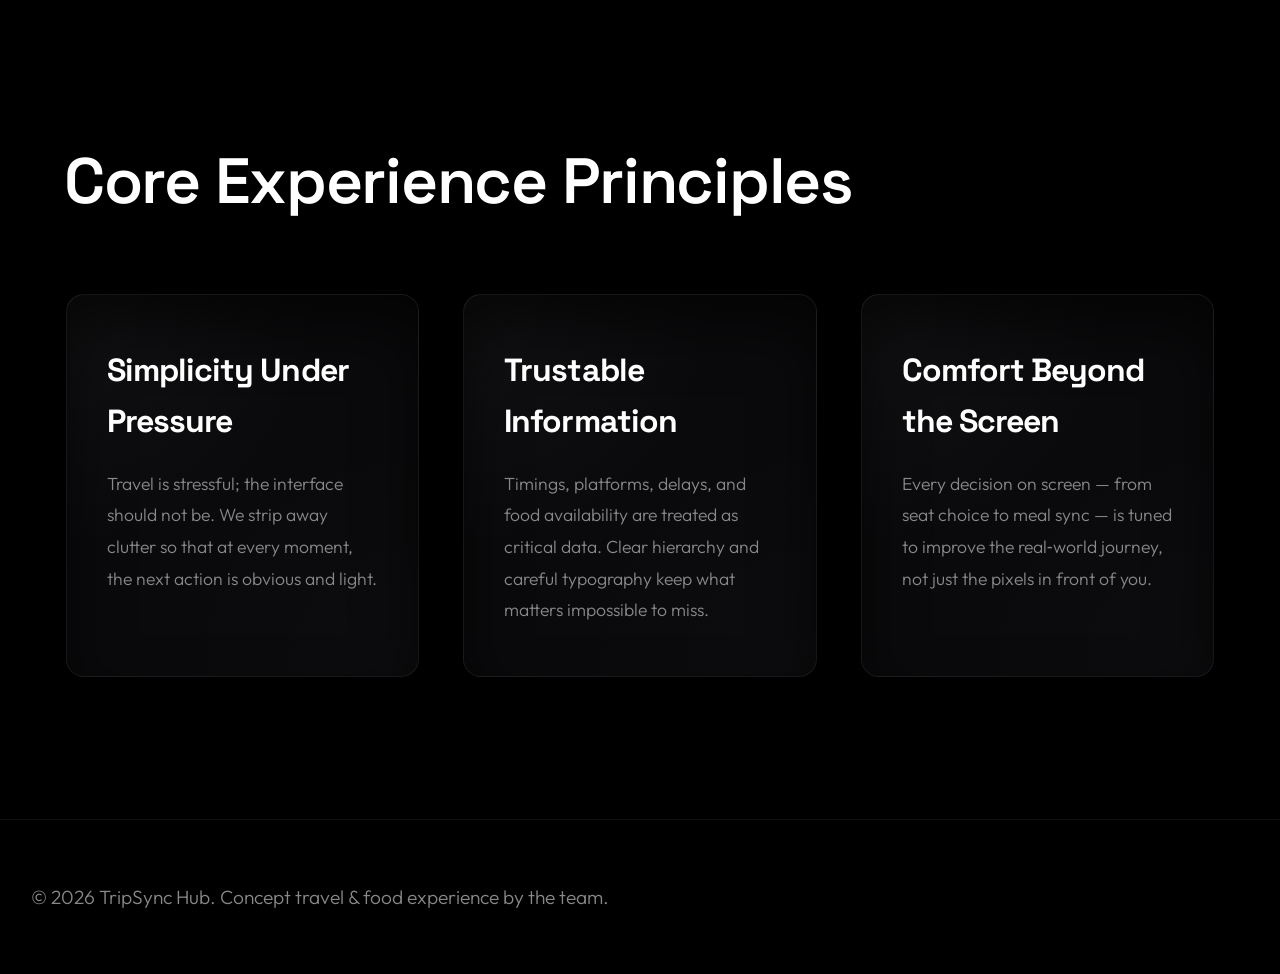
==== commit f64c8ff0: "index.html for TripSync Hub branding" ====
--- a/index.html
+++ b/index.html
@@ -4,166 +4,195 @@
 <head>
   <meta charset="UTF-8">
   <meta name="viewport" content="width=device-width, initial-scale=1.0">
-  <title>Home - Unmatched Experience</title>
+  <title>TripSync Hub – Seamless Journeys</title>
   <link rel="stylesheet" href="style.css">
 </head>
 
 <body>
 
-  <!-- Background Effects -->
+  <!-- Background Core -->
+  <div class="mesh-bg"></div>
   <div class="noise-overlay"></div>
-  <div id="glow-blob"></div>
-  <div id="blurred-backdrop"></div>
+  <div id="glow-orb"></div>
 
   <!-- Content Layer -->
   <div class="content-wrapper">
 
     <nav>
-      <a href="index.html" class="active">Index</a>
-      <a href="about.html">Architecture</a>
-      <a href="contact.html">Connect</a>
+      <a href="index.html" class="active">Home</a>
+      <a href="about.html">Journeys</a>
+      <a href="contact.html">Contact</a>
     </nav>
 
     <main>
-      <section class="hero reveal">
-        <h1>Digital<br>Perfection</h1>
-        <p class="reveal delay-1">
-          Setting an unmatched standard in web aesthetics. A collaborative masterpiece fused with bleeding-edge design,
-          hyper-fluid interactions, and absolute minimalist luxury.
+      <!-- HERO -->
+      <section class="hero rvl">
+        <h1 class="rvl">TripSync<br>Hub</h1>
+        <p class="rvl d-1">
+          An ultra‑smooth control center for real‑world travel. Compare trains and buses, lock in your seats, and
+          have food ready on your route — all inside one cinematic interface.
         </p>
+        <button class="magnet-btn rvl d-2">
+          Plan a Journey
+        </button>
       </section>
 
+      <!-- FEATURES: TRAIN + BUS + FOOD -->
       <section id="features">
-        <h2 class="reveal">The Construct</h2>
+        <h2 class="rvl">All‑in‑One Travel Flow</h2>
         <div class="card-grid">
-          <div class="premium-card reveal delay-1">
+          <div class="premium-card rvl d-1">
             <div class="card-content">
-              <h3>Immersive Depth</h3>
-              <p>Experience true spatial design. Advanced glassmorphism layered over dynamic neon tracking blobs creates
-                a living, breathing interface.</p>
+              <h3>Route Intelligence</h3>
+              <p>
+                Enter your start and destination once. TripSync Hub scans trains and buses in parallel, then surfaces
+                the smartest combinations by time, comfort, or budget.
+              </p>
             </div>
           </div>
-          <div class="premium-card reveal delay-2">
+          <div class="premium-card rvl d-2">
             <div class="card-content">
-              <h3>Kinetic Flow</h3>
-              <p>Every interaction is strictly choreographed. Scroll reveals, magnetic hover states, and smooth easing
-                functions govern the layout.</p>
+              <h3>Seat Lock in Seconds</h3>
+              <p>
+                Pick your coach, seat, and timing and confirm everything in a single, unified checkout. No bouncing
+                between apps or counters — just one focused flow.
+              </p>
             </div>
           </div>
-          <div class="premium-card reveal delay-3">
+          <div class="premium-card rvl d-3">
             <div class="card-content">
-              <h3>Absolute Foundation</h3>
-              <p>Built purely on HTML5, CSS3, and microscopic Vanilla JavaScript. Zero heavy frameworks. Extreme
-                performance.</p>
+              <h3>Food, Synced to You</h3>
+              <p>
+                Browse partner kitchens at key stations and along your path. Pre‑order meals and snacks so your food
+                syncs with your arrival, not the other way around.
+              </p>
             </div>
           </div>
         </div>
       </section>
 
+      <!-- TEAM -->
       <section id="architects">
-        <h2 class="reveal">The Synergists</h2>
+        <h2 class="rvl">The Journey Architects</h2>
         <div class="card-grid">
-          <div class="premium-card reveal">
+          <div class="premium-card rvl">
             <div class="card-content">
               <h3>Navbila K</h3>
-              <p>Core System & Structure</p>
+              <p>Journey Flow & System Design</p>
             </div>
           </div>
-          <div class="premium-card reveal delay-1">
+          <div class="premium-card rvl d-1">
             <div class="card-content">
               <h3>Sarathipriyan</h3>
-              <p>Architectural Context</p>
+              <p>Transit Data & Schedules</p>
             </div>
           </div>
-          <div class="premium-card reveal delay-2">
+          <div class="premium-card rvl d-2">
             <div class="card-content">
               <h3>Guru Prasad</h3>
-              <p>Client Protocols & Comms</p>
+              <p>Customer Protocols & Support</p>
             </div>
           </div>
-          <div class="premium-card reveal delay-3">
+          <div class="premium-card rvl d-3">
             <div class="card-content">
               <h3>Guruprasath S K</h3>
-              <p>Visual Engine & UX Physics</p>
+              <p>Visual Engine & Interaction</p>
             </div>
           </div>
         </div>
       </section>
 
-      <!-- ================= NEW CONTENT ADDED ================= -->
-
+      <!-- DESIGN PHILOSOPHY -->
       <section id="vision">
-        <h2 class="reveal">Design Philosophy</h2>
-        <p class="reveal delay-1">
-          This project explores the intersection of precision engineering and visual storytelling.
-          Each element is engineered to feel intentional, fluid, and emotionally resonant.
+        <h2 class="rvl">Why This Interface Exists</h2>
+        <p class="rvl d-1">
+          TripSync Hub is a concept project that asks a simple question: what if planning a journey felt as refined as
+          watching a film? We merge trains, buses, and food into a single, intentional surface — where every glow,
+          card, and motion is tuned to keep travelers calm, clear, and in control.
         </p>
       </section>
 
+      <!-- PRINCIPLES -->
       <section id="principles">
-        <h2 class="reveal">Core Principles</h2>
+        <h2 class="rvl">Core Experience Principles</h2>
         <div class="card-grid">
-          <div class="premium-card reveal">
+          <div class="premium-card rvl">
             <div class="card-content">
-              <h3>Minimalism</h3>
-              <p>Every pixel serves a purpose. No excess. No distraction.</p>
+              <h3>Simplicity Under Pressure</h3>
+              <p>
+                Travel is stressful; the interface should not be. We strip away clutter so that at every moment,
+                the next action is obvious and light.
+              </p>
             </div>
           </div>
-          <div class="premium-card reveal delay-1">
+          <div class="premium-card rvl d-1">
             <div class="card-content">
-              <h3>Motion Logic</h3>
-              <p>Animation is not decoration. It is structural feedback.</p>
+              <h3>Trustable Information</h3>
+              <p>
+                Timings, platforms, delays, and food availability are treated as critical data. Clear hierarchy and
+                careful typography keep what matters impossible to miss.
+              </p>
             </div>
           </div>
-          <div class="premium-card reveal delay-2">
+          <div class="premium-card rvl d-2">
             <div class="card-content">
-              <h3>Human Focus</h3>
-              <p>Interfaces designed around perception, not just code.</p>
+              <h3>Comfort Beyond the Screen</h3>
+              <p>
+                Every decision on screen — from seat choice to meal sync — is tuned to improve the real‑world journey,
+                not just the pixels in front of you.
+              </p>
             </div>
           </div>
         </div>
       </section>
 
-      <section id="future">
-        <h2 class="reveal">Future Expansion</h2>
-        <p class="reveal delay-1">
-          Planned evolutions include 3D spatial layouts, adaptive theme engines,
-          and AI-assisted interaction layers to elevate static design into reactive systems.
-        </p>
-      </section>
-
     </main>
 
     <footer>
-      <p>© 2026 The Collaborative. A paradigm shift in static web.</p>
+      <p>© 2026 TripSync Hub. Concept travel & food experience by the team.</p>
     </footer>
 
   </div>
 
-  <!-- Interactive logic -->
+  <!-- Advanced Interactive Logic -->
   <script>
-    const blob = document.getElementById("glow-blob");
+    // Orb Follower
+    const orb = document.getElementById("glow-orb");
     document.body.onpointermove = event => {
       const { clientX, clientY } = event;
-      blob.animate({
-        left: `${clientX}px`,
-        top: `${clientY}px`
-      }, { duration: 3000, fill: "forwards" });
+      orb.animate({ left: `${clientX}px`, top: `${clientY}px` }, { duration: 4000, fill: "forwards" });
     };
 
+    // Staggered Intersection Observer (Reveal Engine)
     const observer = new IntersectionObserver((entries) => {
       entries.forEach((entry) => {
         if (entry.isIntersecting) {
-          entry.target.classList.add('active');
+          entry.target.classList.add('visible');
         }
       });
-    }, { threshold: 0.1 });
+    }, { threshold: 0.15 });
+    document.querySelectorAll('.rvl').forEach((el) => observer.observe(el));
+    setTimeout(() => {
+      document.querySelectorAll('.hero.rvl, .hero .rvl').forEach(el => el.classList.add('visible'));
+    }, 150);
 
-    document.querySelectorAll('.reveal').forEach((el) => observer.observe(el));
-
-    setTimeout(() => {
-      document.querySelectorAll('.hero.reveal, .hero .reveal').forEach(el => el.classList.add('active'));
-    }, 100);
+    // 3D Tilt Effect on Premium Cards
+    const cards = document.querySelectorAll('.premium-card');
+    cards.forEach(card => {
+      card.addEventListener('mousemove', e => {
+        const rect = card.getBoundingClientRect();
+        const x = e.clientX - rect.left;
+        const y = e.clientY - rect.top;
+        const centerX = rect.width / 2;
+        const centerY = rect.height / 2;
+        const rotateX = ((y - centerY) / centerY) * -10;
+        const rotateY = ((x - centerX) / centerX) * 10;
+        card.style.transform = `perspective(1200px) rotateX(${rotateX}deg) rotateY(${rotateY}deg) scale(1.02)`;
+      });
+      card.addEventListener('mouseleave', () => {
+        card.style.transform = `perspective(1200px) rotateX(0deg) rotateY(0deg) scale(1)`;
+      });
+    });
   </script>
 </body>
 
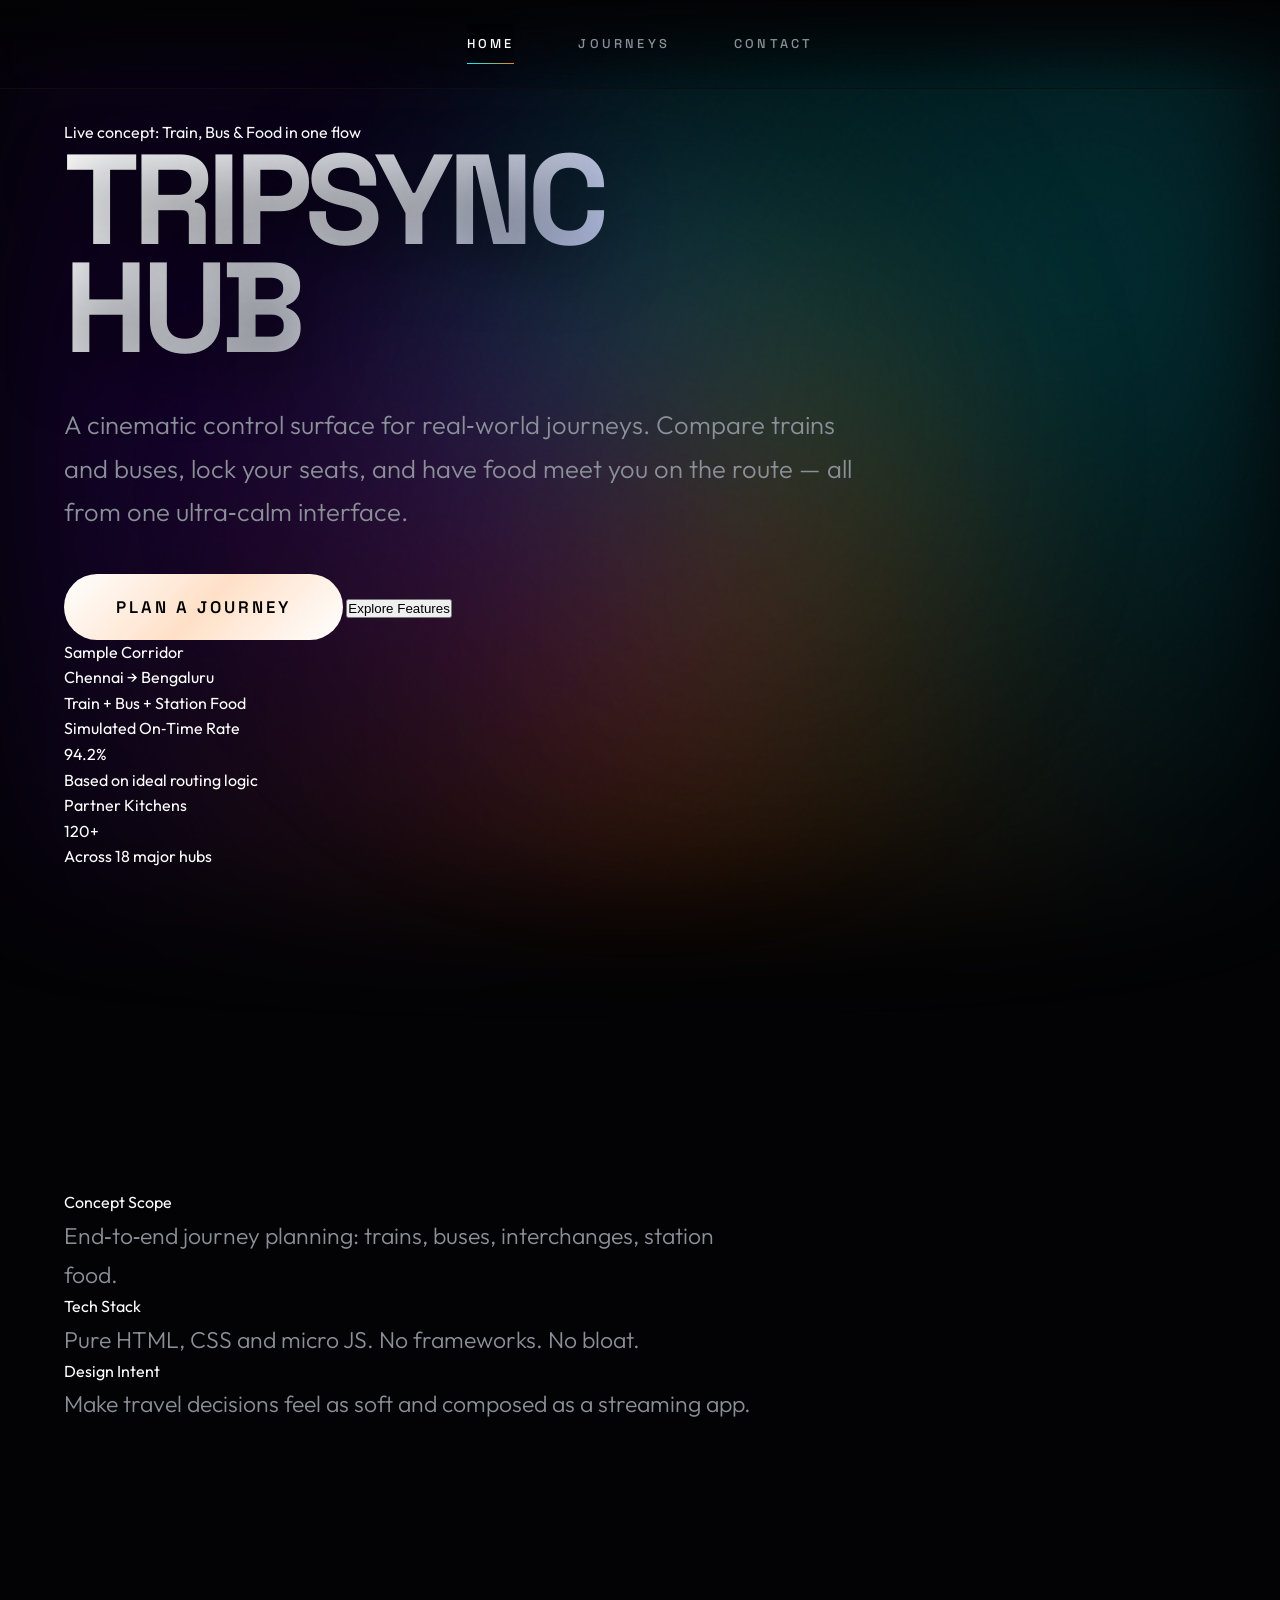
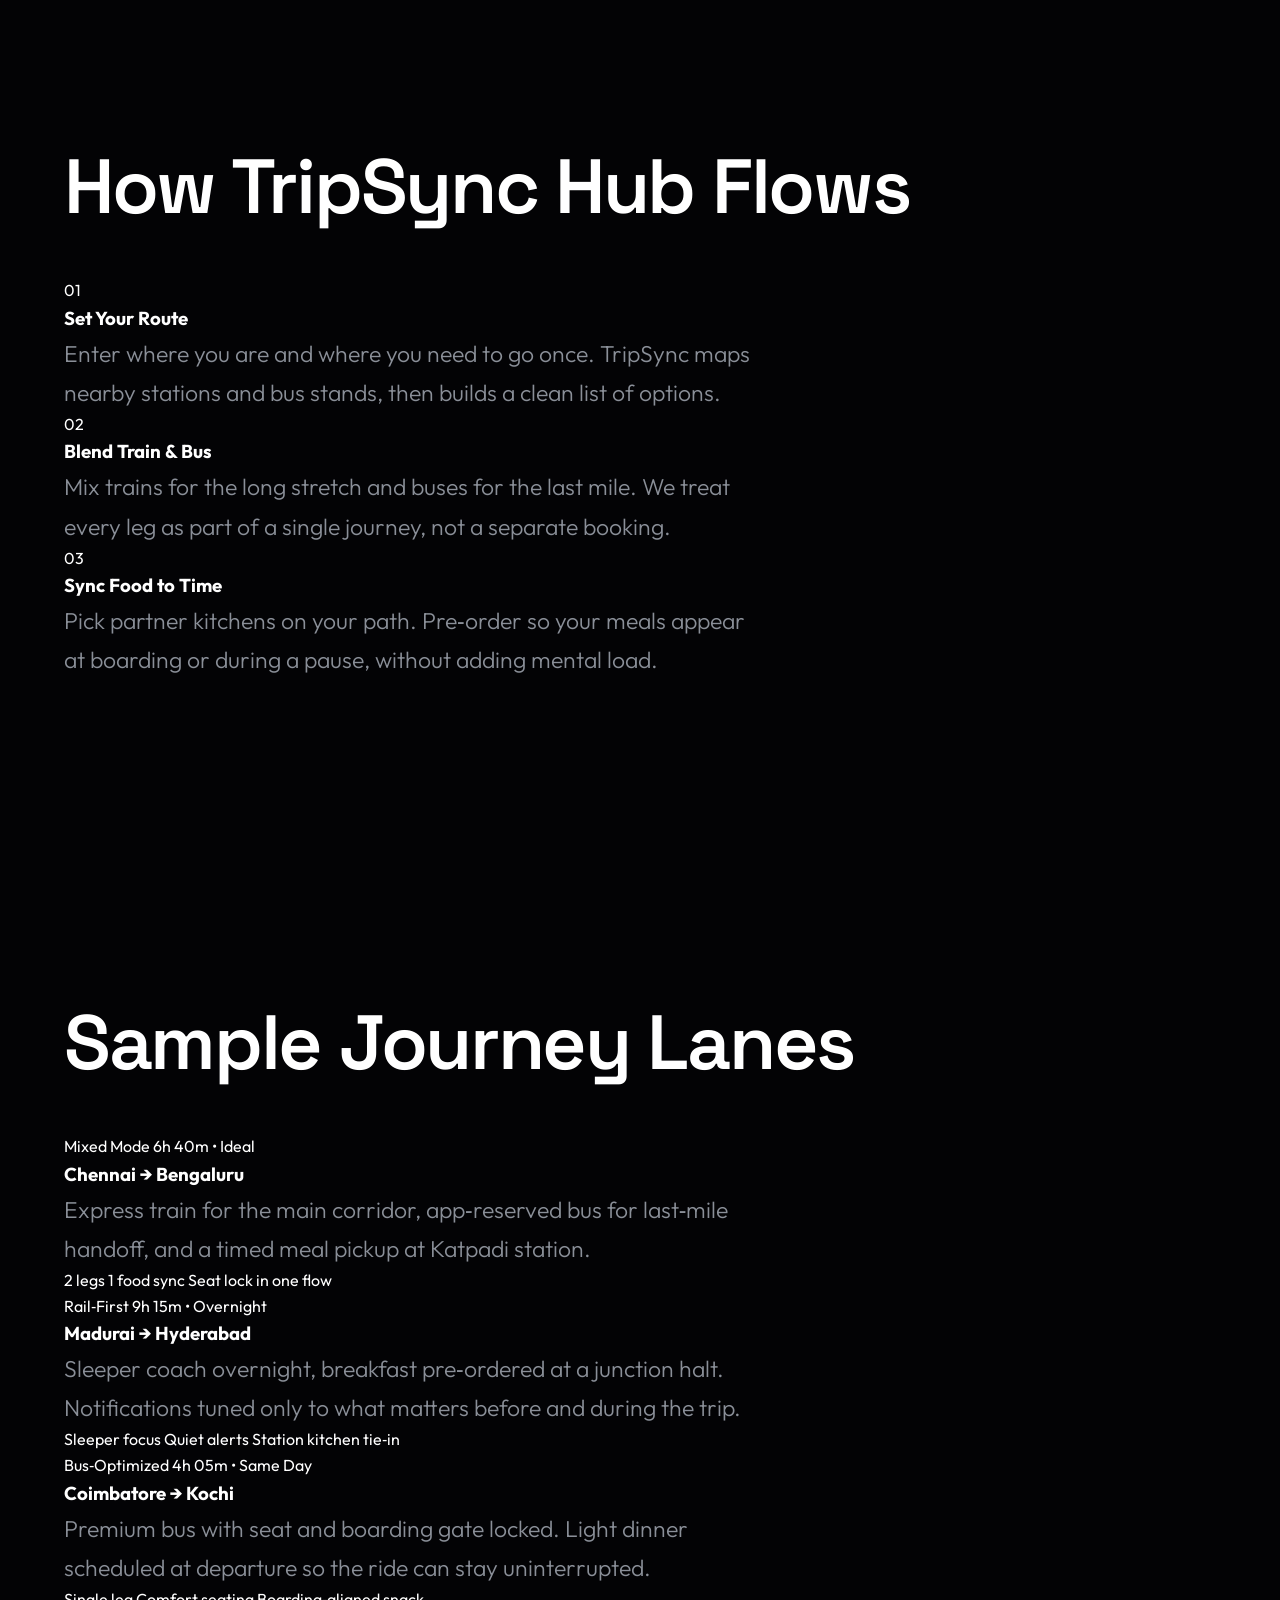
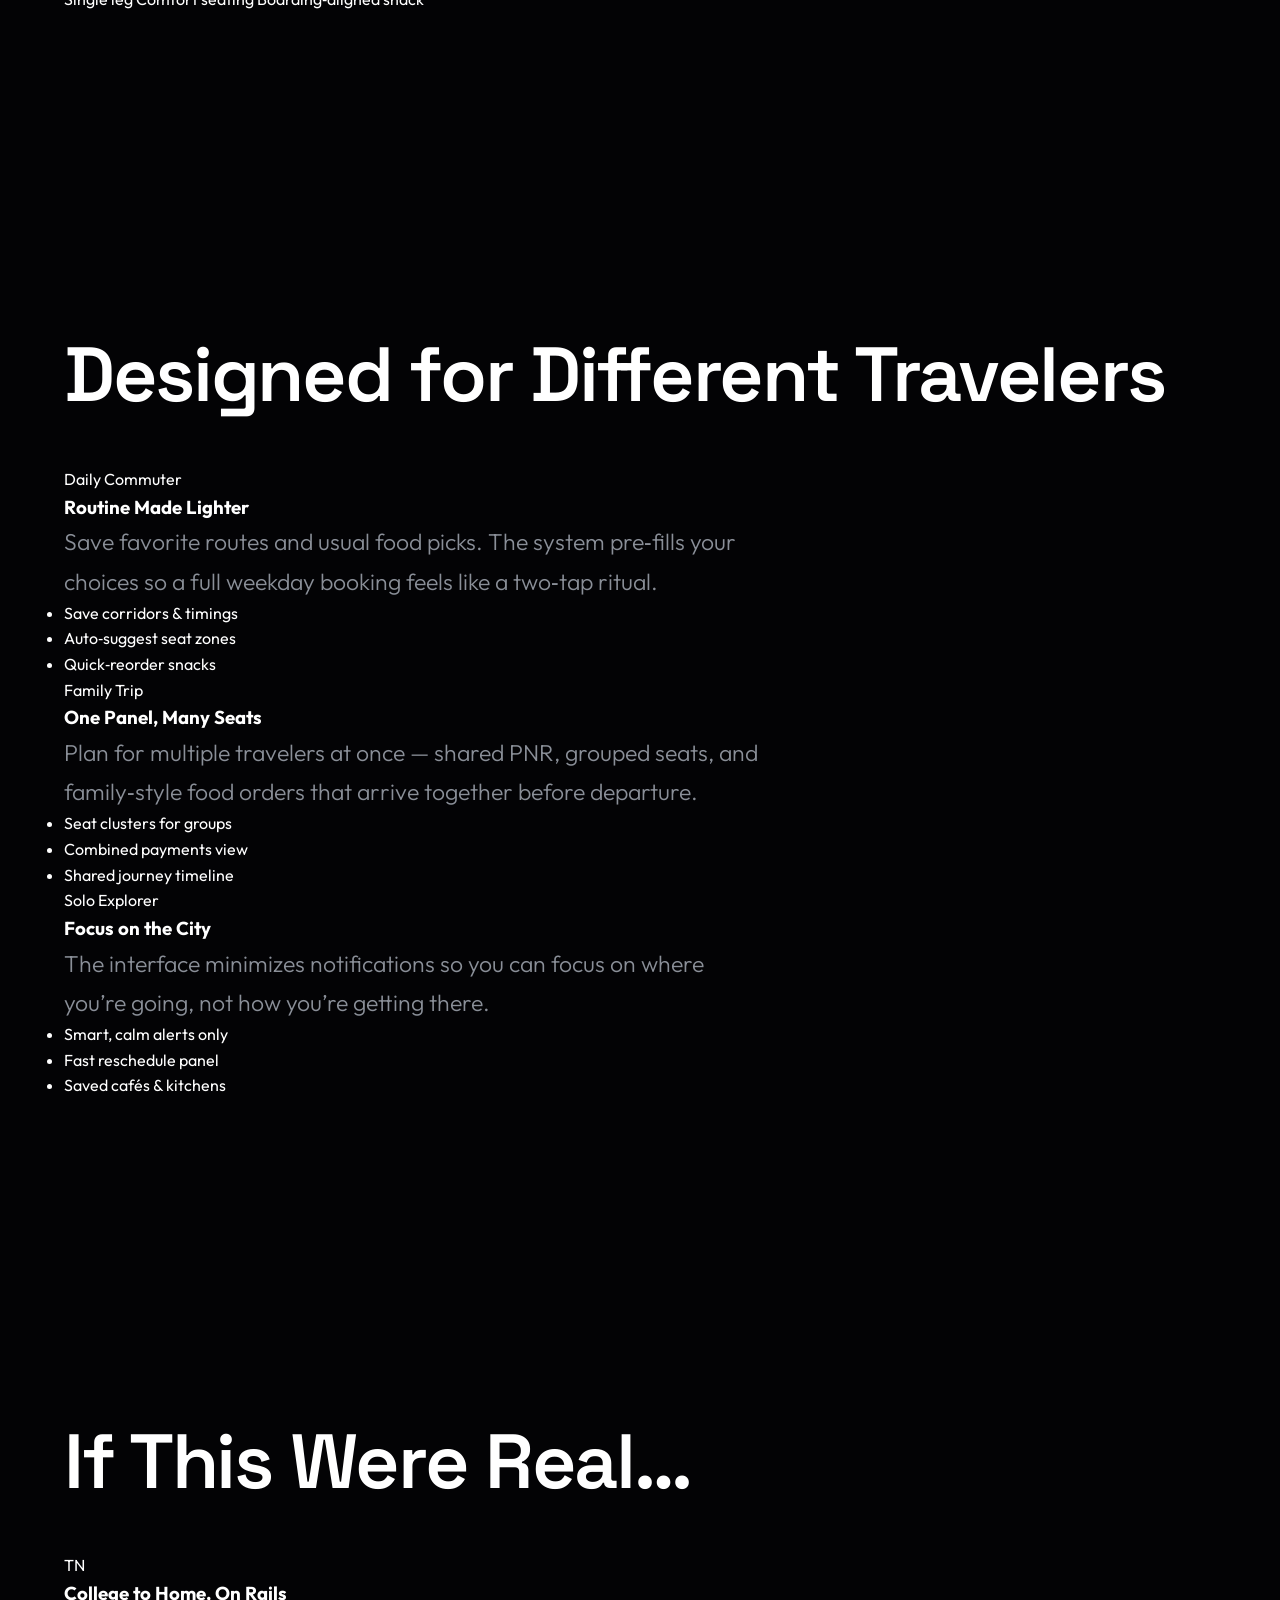
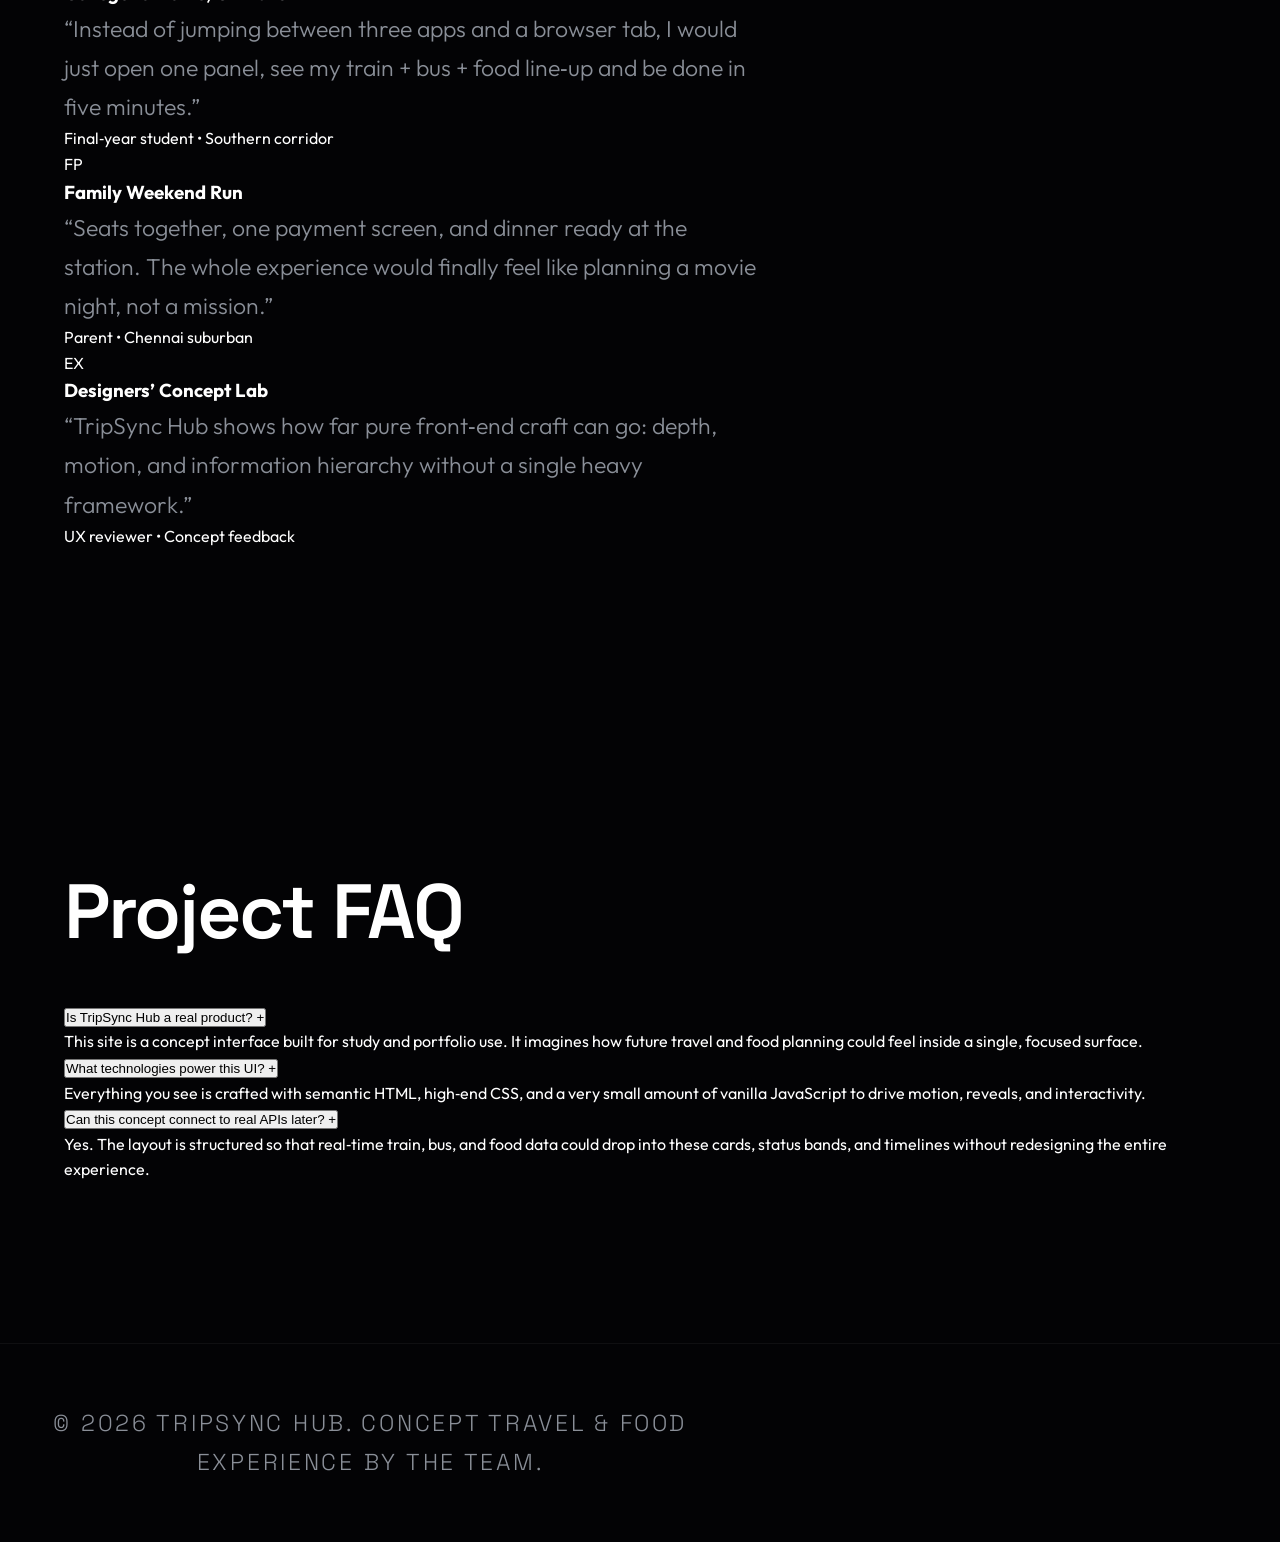
==== commit 4f398139: "Revamp index.html with new content and structure Updated the title and enhanced the hero section wit" ====
--- a/index.html
+++ b/index.html
@@ -4,7 +4,7 @@
 <head>
   <meta charset="UTF-8">
   <meta name="viewport" content="width=device-width, initial-scale=1.0">
-  <title>TripSync Hub – Seamless Journeys</title>
+  <title>TripSync Hub – Cinematic Travel & Food</title>
   <link rel="stylesheet" href="style.css">
 </head>
 
@@ -27,125 +27,268 @@
     <main>
       <!-- HERO -->
       <section class="hero rvl">
-        <h1 class="rvl">TripSync<br>Hub</h1>
-        <p class="rvl d-1">
-          An ultra‑smooth control center for real‑world travel. Compare trains and buses, lock in your seats, and
-          have food ready on your route — all inside one cinematic interface.
-        </p>
-        <button class="magnet-btn rvl d-2">
-          Plan a Journey
-        </button>
-      </section>
-
-      <!-- FEATURES: TRAIN + BUS + FOOD -->
-      <section id="features">
-        <h2 class="rvl">All‑in‑One Travel Flow</h2>
-        <div class="card-grid">
-          <div class="premium-card rvl d-1">
-            <div class="card-content">
-              <h3>Route Intelligence</h3>
-              <p>
-                Enter your start and destination once. TripSync Hub scans trains and buses in parallel, then surfaces
-                the smartest combinations by time, comfort, or budget.
-              </p>
-            </div>
-          </div>
-          <div class="premium-card rvl d-2">
-            <div class="card-content">
-              <h3>Seat Lock in Seconds</h3>
-              <p>
-                Pick your coach, seat, and timing and confirm everything in a single, unified checkout. No bouncing
-                between apps or counters — just one focused flow.
-              </p>
-            </div>
-          </div>
-          <div class="premium-card rvl d-3">
-            <div class="card-content">
-              <h3>Food, Synced to You</h3>
-              <p>
-                Browse partner kitchens at key stations and along your path. Pre‑order meals and snacks so your food
-                syncs with your arrival, not the other way around.
-              </p>
-            </div>
-          </div>
-        </div>
-      </section>
-
-      <!-- TEAM -->
-      <section id="architects">
-        <h2 class="rvl">The Journey Architects</h2>
-        <div class="card-grid">
-          <div class="premium-card rvl">
-            <div class="card-content">
-              <h3>Navbila K</h3>
-              <p>Journey Flow & System Design</p>
-            </div>
-          </div>
-          <div class="premium-card rvl d-1">
-            <div class="card-content">
-              <h3>Sarathipriyan</h3>
-              <p>Transit Data & Schedules</p>
-            </div>
-          </div>
-          <div class="premium-card rvl d-2">
-            <div class="card-content">
-              <h3>Guru Prasad</h3>
-              <p>Customer Protocols & Support</p>
-            </div>
-          </div>
-          <div class="premium-card rvl d-3">
-            <div class="card-content">
-              <h3>Guruprasath S K</h3>
-              <p>Visual Engine & Interaction</p>
-            </div>
-          </div>
-        </div>
-      </section>
-
-      <!-- DESIGN PHILOSOPHY -->
-      <section id="vision">
-        <h2 class="rvl">Why This Interface Exists</h2>
-        <p class="rvl d-1">
-          TripSync Hub is a concept project that asks a simple question: what if planning a journey felt as refined as
-          watching a film? We merge trains, buses, and food into a single, intentional surface — where every glow,
-          card, and motion is tuned to keep travelers calm, clear, and in control.
-        </p>
-      </section>
-
-      <!-- PRINCIPLES -->
-      <section id="principles">
-        <h2 class="rvl">Core Experience Principles</h2>
-        <div class="card-grid">
-          <div class="premium-card rvl">
-            <div class="card-content">
-              <h3>Simplicity Under Pressure</h3>
-              <p>
-                Travel is stressful; the interface should not be. We strip away clutter so that at every moment,
-                the next action is obvious and light.
-              </p>
-            </div>
-          </div>
-          <div class="premium-card rvl d-1">
-            <div class="card-content">
-              <h3>Trustable Information</h3>
-              <p>
-                Timings, platforms, delays, and food availability are treated as critical data. Clear hierarchy and
-                careful typography keep what matters impossible to miss.
-              </p>
-            </div>
-          </div>
-          <div class="premium-card rvl d-2">
-            <div class="card-content">
-              <h3>Comfort Beyond the Screen</h3>
-              <p>
-                Every decision on screen — from seat choice to meal sync — is tuned to improve the real‑world journey,
-                not just the pixels in front of you.
-              </p>
-            </div>
-          </div>
-        </div>
-      </section>
-
+        <div class="hero-main">
+          <div class="tagline-pill rvl">
+            <span class="dot-live"></span>
+            Live concept: Train, Bus & Food in one flow
+          </div>
+
+          <h1 class="rvl">TripSync<br>Hub</h1>
+
+          <p class="rvl d-1">
+            A cinematic control surface for real‑world journeys. Compare trains and buses, lock your seats,
+            and have food meet you on the route — all from one ultra‑calm interface.
+          </p>
+
+          <div class="hero-actions rvl d-2">
+            <button class="magnet-btn">
+              Plan a Journey
+            </button>
+            <button class="ghost-btn">
+              Explore Features
+            </button>
+          </div>
+        </div>
+
+        <div class="hero-meta rvl d-2">
+          <div class="hero-meta-item">
+            <span class="meta-label">Sample Corridor</span>
+            <div class="meta-value">Chennai → Bengaluru</div>
+            <span class="meta-sub">Train + Bus + Station Food</span>
+          </div>
+          <div class="hero-meta-item">
+            <span class="meta-label">Simulated On‑Time Rate</span>
+            <div class="meta-value">94.2%</div>
+            <span class="meta-sub">Based on ideal routing logic</span>
+          </div>
+          <div class="hero-meta-item">
+            <span class="meta-label">Partner Kitchens</span>
+            <div class="meta-value">120+</div>
+            <span class="meta-sub">Across 18 major hubs</span>
+          </div>
+        </div>
+      </section>
+
+      <!-- STATUS STRIP -->
+      <section class="status-band rvl d-1">
+        <div class="status-card">
+          <span class="status-label">Concept Scope</span>
+          <p>End‑to‑end journey planning: trains, buses, interchanges, station food.</p>
+        </div>
+        <div class="status-card">
+          <span class="status-label">Tech Stack</span>
+          <p>Pure HTML, CSS and micro JS. No frameworks. No bloat.</p>
+        </div>
+        <div class="status-card">
+          <span class="status-label">Design Intent</span>
+          <p>Make travel decisions feel as soft and composed as a streaming app.</p>
+        </div>
+      </section>
+
+      <!-- HOW IT WORKS -->
+      <section id="how-it-works">
+        <h2 class="rvl">How TripSync Hub Flows</h2>
+        <div class="steps-grid">
+          <div class="step-card rvl d-1">
+            <div class="step-index">01</div>
+            <h3>Set Your Route</h3>
+            <p>
+              Enter where you are and where you need to go once.
+              TripSync maps nearby stations and bus stands, then builds a clean list of options.
+            </p>
+          </div>
+          <div class="step-card rvl d-2">
+            <div class="step-index">02</div>
+            <h3>Blend Train & Bus</h3>
+            <p>
+              Mix trains for the long stretch and buses for the last mile.
+              We treat every leg as part of a single journey, not a separate booking.
+            </p>
+          </div>
+          <div class="step-card rvl d-3">
+            <div class="step-index">03</div>
+            <h3>Sync Food to Time</h3>
+            <p>
+              Pick partner kitchens on your path. Pre‑order so your meals appear at boarding or during a pause,
+              without adding mental load.
+            </p>
+          </div>
+        </div>
+      </section>
+
+      <!-- ROUTE SHOWCASE -->
+      <section id="routes">
+        <h2 class="rvl">Sample Journey Lanes</h2>
+        <div class="route-grid">
+          <article class="route-card rvl d-1">
+            <div class="route-header">
+              <span class="route-pill">Mixed Mode</span>
+              <span class="route-time">6h 40m • Ideal</span>
+            </div>
+            <h3>Chennai → Bengaluru</h3>
+            <p>
+              Express train for the main corridor, app‑reserved bus for last‑mile handoff,
+              and a timed meal pickup at Katpadi station.
+            </p>
+            <div class="route-meta">
+              <span>2 legs</span>
+              <span>1 food sync</span>
+              <span>Seat lock in one flow</span>
+            </div>
+          </article>
+
+          <article class="route-card rvl d-2">
+            <div class="route-header">
+              <span class="route-pill pill-alt">Rail‑First</span>
+              <span class="route-time">9h 15m • Overnight</span>
+            </div>
+            <h3>Madurai → Hyderabad</h3>
+            <p>
+              Sleeper coach overnight, breakfast pre‑ordered at a junction halt.
+              Notifications tuned only to what matters before and during the trip.
+            </p>
+            <div class="route-meta">
+              <span>Sleeper focus</span>
+              <span>Quiet alerts</span>
+              <span>Station kitchen tie‑in</span>
+            </div>
+          </article>
+
+          <article class="route-card rvl d-3">
+            <div class="route-header">
+              <span class="route-pill pill-soft">Bus‑Optimized</span>
+              <span class="route-time">4h 05m • Same Day</span>
+            </div>
+            <h3>Coimbatore → Kochi</h3>
+            <p>
+              Premium bus with seat and boarding gate locked.
+              Light dinner scheduled at departure so the ride can stay uninterrupted.
+            </p>
+            <div class="route-meta">
+              <span>Single leg</span>
+              <span>Comfort seating</span>
+              <span>Boarding‑aligned snack</span>
+            </div>
+          </article>
+        </div>
+      </section>
+
+      <!-- TICKET / USER TYPES -->
+      <section id="plans">
+        <h2 class="rvl">Designed for Different Travelers</h2>
+        <div class="ticket-grid">
+          <div class="ticket-card rvl d-1">
+            <div class="ticket-tag">Daily Commuter</div>
+            <h3>Routine Made Lighter</h3>
+            <p>
+              Save favorite routes and usual food picks. The system pre‑fills your choices so
+              a full weekday booking feels like a two‑tap ritual.
+            </p>
+            <ul class="ticket-meta">
+              <li>Save corridors & timings</li>
+              <li>Auto‑suggest seat zones</li>
+              <li>Quick‑reorder snacks</li>
+            </ul>
+          </div>
+          <div class="ticket-card ticket-card-main rvl d-2">
+            <div class="ticket-tag">Family Trip</div>
+            <h3>One Panel, Many Seats</h3>
+            <p>
+              Plan for multiple travelers at once — shared PNR, grouped seats,
+              and family‑style food orders that arrive together before departure.
+            </p>
+            <ul class="ticket-meta">
+              <li>Seat clusters for groups</li>
+              <li>Combined payments view</li>
+              <li>Shared journey timeline</li>
+            </ul>
+          </div>
+          <div class="ticket-card rvl d-3">
+            <div class="ticket-tag">Solo Explorer</div>
+            <h3>Focus on the City</h3>
+            <p>
+              The interface minimizes notifications so you can focus on where you’re going,
+              not how you’re getting there.
+            </p>
+            <ul class="ticket-meta">
+              <li>Smart, calm alerts only</li>
+              <li>Fast reschedule panel</li>
+              <li>Saved cafés & kitchens</li>
+            </ul>
+          </div>
+        </div>
+      </section>
+
+      <!-- STORIES / TESTIMONIALS -->
+      <section id="stories">
+        <h2 class="rvl">If This Were Real…</h2>
+        <div class="stories-grid">
+          <article class="story-card rvl d-1">
+            <div class="story-avatar">TN</div>
+            <h3>College to Home, On Rails</h3>
+            <p>
+              “Instead of jumping between three apps and a browser tab, I would just open one panel,
+              see my train + bus + food line‑up and be done in five minutes.”
+            </p>
+            <span class="story-meta">Final‑year student • Southern corridor</span>
+          </article>
+          <article class="story-card rvl d-2">
+            <div class="story-avatar">FP</div>
+            <h3>Family Weekend Run</h3>
+            <p>
+              “Seats together, one payment screen, and dinner ready at the station.
+              The whole experience would finally feel like planning a movie night, not a mission.”
+            </p>
+            <span class="story-meta">Parent • Chennai suburban</span>
+          </article>
+          <article class="story-card rvl d-3">
+            <div class="story-avatar">EX</div>
+            <h3>Designers’ Concept Lab</h3>
+            <p>
+              “TripSync Hub shows how far pure front‑end craft can go:
+              depth, motion, and information hierarchy without a single heavy framework.”
+            </p>
+            <span class="story-meta">UX reviewer • Concept feedback</span>
+          </article>
+        </div>
+      </section>
+
+      <!-- FAQ -->
+      <section id="faq">
+        <h2 class="rvl">Project FAQ</h2>
+        <div class="faq-grid">
+          <div class="faq-item rvl d-1">
+            <button class="faq-question">
+              Is TripSync Hub a real product?
+              <span class="faq-icon">+</span>
+            </button>
+            <div class="faq-answer">
+              This site is a concept interface built for study and portfolio use.
+              It imagines how future travel and food planning could feel inside a single, focused surface.
+            </div>
+          </div>
+          <div class="faq-item rvl d-2">
+            <button class="faq-question">
+              What technologies power this UI?
+              <span class="faq-icon">+</span>
+            </button>
+            <div class="faq-answer">
+              Everything you see is crafted with semantic HTML, high‑end CSS, and a very small amount of vanilla
+              JavaScript to drive motion, reveals, and interactivity.
+            </div>
+          </div>
+          <div class="faq-item rvl d-3">
+            <button class="faq-question">
+              Can this concept connect to real APIs later?
+              <span class="faq-icon">+</span>
+            </button>
+            <div class="faq-answer">
+              Yes. The layout is structured so that real‑time train, bus, and food data could drop into these cards,
+              status bands, and timelines without redesigning the entire experience.
+            </div>
+          </div>
+        </div>
+      </section>
     </main>
 
     <footer>
@@ -193,6 +336,14 @@
         card.style.transform = `perspective(1200px) rotateX(0deg) rotateY(0deg) scale(1)`;
       });
     });
+
+    // FAQ toggle
+    document.querySelectorAll('.faq-question').forEach(btn => {
+      btn.addEventListener('click', () => {
+        const item = btn.parentElement;
+        item.classList.toggle('open');
+      });
+    });
   </script>
 </body>
 
--- a/style.css
+++ b/style.css
@@ -1,28 +1,27 @@
 /* =========================================
-   ULTRA-PREMIUM WEB EXPERIENCE STYLES
+   TRIPSYNC HUB – CINEMATIC TRAVEL UI
    ========================================= */
 @import url('https://fonts.googleapis.com/css2?family=Space+Grotesk:wght@300;400;500;600;700&family=Outfit:wght@200;300;400;500;600;800&display=swap');
 
+/* --- THEME TOKENS --- */
 :root {
-    --bg: #000000;
-    --bg-surface: #0a0a0c;
+    --bg-base: #030305;
     --text-main: #ffffff;
-    --text-muted: #888888;
-    --accent-primary: #00ffcc;
-    --accent-secondary: #7000ff;
-    --accent-tertiary: #ff007b;
+    --text-muted: #8a8f98;
+
+    /* Travel-ish neon palette */
+    --accent-1: #00f0ff;  /* route highlights */
+    --accent-2: #ff7b00;  /* ticket / CTA */
+    --accent-3: #7000ff;  /* depth glow */
 
     --font-heading: 'Space Grotesk', sans-serif;
     --font-body: 'Outfit', sans-serif;
 
-    --glass-bg: rgba(255, 255, 255, 0.02);
-    --glass-border: rgba(255, 255, 255, 0.05);
-
-    /* Mouse coordinates updated via JS */
     --mouse-x: 50%;
     --mouse-y: 50%;
 }
 
+/* --- RESET --- */
 * {
     margin: 0;
     padding: 0;
@@ -31,10 +30,11 @@
 
 html {
     scroll-behavior: smooth;
+    background-color: var(--bg-base);
 }
 
 body {
-    background-color: var(--bg);
+    background-color: var(--bg-base);
     color: var(--text-main);
     font-family: var(--font-body);
     overflow-x: hidden;
@@ -43,7 +43,42 @@
     -moz-osx-font-smoothing: grayscale;
 }
 
-/* --- NOISE TEXTURE OVERLAY --- */
+::selection {
+    background: var(--accent-2);
+    color: #fff;
+}
+
+/* ===========================
+   BACKGROUND SYSTEMS
+   =========================== */
+.mesh-bg {
+    position: fixed;
+    top: 0;
+    left: 0;
+    width: 100vw;
+    height: 100vh;
+    z-index: 0;
+    pointer-events: none;
+    overflow: hidden;
+    background:
+        radial-gradient(circle at 15% 50%, rgba(112, 0, 255, 0.15), transparent 55%),
+        radial-gradient(circle at 85% 30%, rgba(0, 240, 255, 0.18), transparent 55%),
+        radial-gradient(circle at 50% 80%, rgba(255, 123, 0, 0.16), transparent 60%);
+    filter: blur(60px);
+    animation: pulseBg 18s ease-in-out infinite alternate;
+}
+
+@keyframes pulseBg {
+    0% {
+        transform: scale(1);
+        opacity: 0.8;
+    }
+    100% {
+        transform: scale(1.12);
+        opacity: 1;
+    }
+}
+
 .noise-overlay {
     position: fixed;
     top: 0;
@@ -52,50 +87,36 @@
     height: 100vh;
     pointer-events: none;
     z-index: 9999;
-    opacity: 0.06;
-    background-image: url("data:image/svg+xml,%3Csvg viewBox='0 0 200 200' xmlns='http://www.w3.org/2000/svg'%3E%3Cfilter id='noiseFilter'%3E%3CfeTurbulence type='fractalNoise' baseFrequency='0.85' numOctaves='3' stitchTiles='stitch'/%3E%3C/filter%3E%3Crect width='100%25' height='100%25' filter='url(%23noiseFilter)'/%3E%3C/svg%3E");
-}
-
-/* --- GLOWING MOUSE FOLLOWER (BLOB) --- */
-#glow-blob {
-    background: white;
-    height: 400px;
-    width: 400px;
-    position: absolute;
-    left: var(--mouse-x);
-    top: var(--mouse-y);
+    opacity: 0.045;
+    mix-blend-mode: soft-light;
+    background-image: url("data:image/svg+xml,%3Csvg viewBox='0 0 200 200' xmlns='http://www.w3.org/2000/svg'%3E%3Cfilter id='noise'%3E%3CfeTurbulence type='fractalNoise' baseFrequency='0.9' numOctaves='3' stitchTiles='stitch'/%3E%3C/filter%3E%3Crect width='100%25' height='100%25' filter='url(%23noise)'/%3E%3C/svg%3E");
+}
+
+#glow-orb {
+    position: fixed;
+    width: 600px;
+    height: 600px;
+    background: conic-gradient(from 0deg, var(--accent-1), var(--accent-2), var(--accent-3), var(--accent-1));
+    border-radius: 50%;
+    filter: blur(120px);
+    opacity: 0.18;
+    top: 50%;
+    left: 50%;
     transform: translate(-50%, -50%);
-    border-radius: 50%;
-    background: linear-gradient(to right, var(--accent-secondary), var(--accent-tertiary));
-    animation: rotate 10s infinite linear;
-    filter: blur(150px);
+    pointer-events: none;
     z-index: 1;
-    opacity: 0.6;
-    pointer-events: none;
-}
-
-@keyframes rotate {
-    from {
-        transform: translate(-50%, -50%) rotate(0deg);
-    }
-
-    to {
+    animation: spin 14s linear infinite;
+}
+
+@keyframes spin {
+    100% {
         transform: translate(-50%, -50%) rotate(360deg);
     }
 }
 
-/* --- BLURRY BACKDROP FOR MAIN LAYER --- */
-#blurred-backdrop {
-    height: 100%;
-    width: 100%;
-    position: absolute;
-    z-index: 2;
-    backdrop-filter: blur(100px);
-    -webkit-backdrop-filter: blur(100px);
-    pointer-events: none;
-}
-
-/* --- MAIN CONTENT WRAPPER --- */
+/* ===========================
+   LAYOUT & NAV
+   =========================== */
 .content-wrapper {
     position: relative;
     z-index: 10;
@@ -105,7 +126,29 @@
     flex-direction: column;
 }
 
-/* --- NAVIGATION --- */
+main {
+    width: 100%;
+}
+
+section {
+    padding: 160px 5%;
+    width: 100%;
+    max-width: 1400px;
+    margin: 0 auto;
+    position: relative;
+    z-index: 2;
+}
+
+.hero {
+    min-height: 100vh;
+    display: flex;
+    flex-direction: column;
+    justify-content: center;
+    align-items: flex-start;
+    padding-top: 120px;
+}
+
+/* NAVBAR */
 nav {
     position: fixed;
     top: 0;
@@ -114,11 +157,12 @@
     display: flex;
     justify-content: center;
     align-items: center;
-    gap: 60px;
+    gap: 64px;
     z-index: 1000;
-    background: linear-gradient(to bottom, rgba(0, 0, 0, 0.8) 0%, rgba(0, 0, 0, 0) 100%);
-    backdrop-filter: blur(10px);
-    border-bottom: 1px solid rgba(255, 255, 255, 0.05);
+    background: linear-gradient(180deg, rgba(3, 3, 5, 0.95) 0%, rgba(3, 3, 5, 0.0) 100%);
+    backdrop-filter: blur(20px);
+    -webkit-backdrop-filter: blur(20px);
+    border-bottom: 1px solid rgba(255, 255, 255, 0.04);
 }
 
 nav a {
@@ -126,325 +170,425 @@
     text-decoration: none;
     font-family: var(--font-heading);
     text-transform: uppercase;
-    letter-spacing: 0.2em;
-    font-size: 0.85rem;
-    font-weight: 600;
-    transition: all 0.4s ease;
+    letter-spacing: 0.25em;
+    font-size: 0.8rem;
+    font-weight: 500;
+    transition: all 0.5s cubic-bezier(0.16, 1, 0.3, 1);
     position: relative;
     padding: 10px 0;
-}
-
-nav a:hover,
-nav a.active {
-    color: var(--text-main);
-    text-shadow: 0 0 10px rgba(255, 255, 255, 0.5);
+    overflow: hidden;
 }
 
 nav a::before {
     content: '';
     position: absolute;
     bottom: 0;
-    left: 50%;
-    transform: translateX(-50%);
-    width: 0;
+    left: 0;
+    width: 110%;
     height: 1px;
-    background: var(--text-main);
-    transition: width 0.4s ease;
+    background: linear-gradient(90deg, var(--accent-1), var(--accent-2));
+    transform: translateX(-105%);
+    transition: transform 0.5s cubic-bezier(0.16, 1, 0.3, 1);
+}
+
+nav a:hover,
+nav a.active {
+    color: #fff;
+    text-shadow: 0 0 20px rgba(0, 0, 0, 0.7);
 }
 
 nav a:hover::before,
 nav a.active::before {
-    width: 100%;
-}
-
-/* --- TYPOGRAPHY --- */
+    transform: translateX(0);
+}
+
+/* ===========================
+   TYPOGRAPHY
+   =========================== */
 h1 {
     font-family: var(--font-heading);
-    font-size: clamp(4rem, 8vw, 10rem);
+    font-size: clamp(4rem, 10vw, 12rem);
     font-weight: 700;
-    line-height: 0.9;
-    letter-spacing: -0.04em;
+    line-height: 0.85;
+    letter-spacing: -0.05em;
     text-transform: uppercase;
-    background: linear-gradient(to right, #fff 20%, #777 100%);
-    background-clip: text;
+    background: linear-gradient(135deg, #ffffff 0%, #c8ccd6 40%, #8aa5ff 100%);
     -webkit-background-clip: text;
     -webkit-text-fill-color: transparent;
-    margin-bottom: 30px;
+    margin-bottom: 40px;
+    text-shadow: 0 20px 60px rgba(0, 0, 0, 0.5);
 }
 
 h2 {
     font-family: var(--font-heading);
-    font-size: clamp(2.5rem, 5vw, 5rem);
+    font-size: clamp(2.5rem, 6vw, 6rem);
     font-weight: 600;
-    letter-spacing: -0.02em;
-    margin-bottom: 40px;
-    color: var(--text-main);
+    letter-spacing: -0.03em;
+    margin-bottom: 50px;
+    color: #fff;
+    line-height: 1.1;
 }
 
 p {
-    font-size: clamp(1.1rem, 1.5vw, 1.4rem);
+    font-size: clamp(1.1rem, 1.8vw, 1.5rem);
     color: var(--text-muted);
-    max-width: 600px;
+    max-width: 700px;
     font-weight: 300;
-    line-height: 1.8;
-}
-
-/* --- layout --- */
-section {
-    padding: 140px 5%;
-    width: 100%;
-    max-width: 1600px;
-    margin: 0 auto;
-}
-
-.hero {
-    min-height: 100vh;
+    line-height: 1.7;
+}
+
+.hero p {
+    font-size: clamp(1.2rem, 2vw, 1.8rem);
+    max-width: 800px;
+}
+
+/* ===========================
+   HERO CTA BUTTON
+   =========================== */
+.magnet-btn {
+    display: inline-flex;
+    align-items: center;
+    justify-content: center;
+    background: linear-gradient(135deg, #ffffff 0%, #ffe0c7 50%, #ffffff 100%);
+    color: #000000;
+    border: none;
+    border-radius: 999px;
+    padding: 22px 52px;
+    font-family: var(--font-heading);
+    font-size: 1.05rem;
+    font-weight: 600;
+    text-transform: uppercase;
+    letter-spacing: 0.18em;
+    cursor: pointer;
+    position: relative;
+    overflow: hidden;
+    transition:
+        transform 0.4s cubic-bezier(0.16, 1, 0.3, 1),
+        box-shadow 0.4s,
+        background 0.4s;
+    z-index: 1;
+    margin-top: 40px;
+}
+
+.magnet-btn::before {
+    content: '';
+    position: absolute;
+    top: 0;
+    left: -50%;
+    width: 50%;
+    height: 100%;
+    background: linear-gradient(90deg, transparent, rgba(255, 255, 255, 0.9), transparent);
+    transform: translateX(-100%) skewX(-18deg);
+    transition: transform 0.8s cubic-bezier(0.16, 1, 0.3, 1);
+    z-index: -1;
+}
+
+.magnet-btn:hover {
+    box-shadow: 0 24px 60px rgba(255, 255, 255, 0.18);
+    transform: translateY(-2px) scale(1.04);
+}
+
+.magnet-btn:hover::before {
+    transform: translateX(250%) skewX(-18deg);
+}
+
+/* ===========================
+   3D TILT CARDS
+   =========================== */
+.card-grid {
+    display: grid;
+    grid-template-columns: repeat(auto-fit, minmax(350px, 1fr));
+    gap: 40px;
+    perspective: 1200px;
+}
+
+.premium-card {
+    position: relative;
+    border-radius: 24px;
+    padding: 1px;
+    background: linear-gradient(
+        110deg,
+        rgba(255, 255, 255, 0.12),
+        rgba(255, 255, 255, 0.01),
+        rgba(255, 255, 255, 0.12)
+    );
+    transform-style: preserve-3d;
+    transition: transform 0.1s ease-out, box-shadow 0.3s ease-out;
+    cursor: pointer;
+    box-shadow: 0 22px 60px rgba(0, 0, 0, 0.65);
+}
+
+.card-content {
+    background: radial-gradient(circle at 0% 0%, rgba(0, 240, 255, 0.08), transparent 55%),
+                radial-gradient(circle at 100% 0%, rgba(255, 123, 0, 0.08), transparent 55%),
+                rgba(10, 10, 15, 0.6);
+    backdrop-filter: blur(40px);
+    -webkit-backdrop-filter: blur(40px);
+    border-radius: 23px;
+    padding: 50px 40px;
+    height: 100%;
     display: flex;
     flex-direction: column;
-    justify-content: center;
-    align-items: flex-start;
-    padding-top: 150px;
-}
-
-/* --- PREMIUM CARDS WITH CONIC GRADIENT BORDERS --- */
-.card-grid {
+    transform: translateZ(30px);
+    transition: background 0.6s, box-shadow 0.6s, transform 0.2s;
+    box-shadow:
+        inset 0 0 0 1px rgba(255, 255, 255, 0.05),
+        0 30px 60px rgba(0, 0, 0, 0.5);
+}
+
+.premium-card:hover .card-content {
+    background: radial-gradient(circle at 0% 0%, rgba(0, 240, 255, 0.12), transparent 55%),
+                radial-gradient(circle at 100% 0%, rgba(255, 123, 0, 0.12), transparent 55%),
+                rgba(20, 20, 30, 0.75);
+    box-shadow:
+        inset 0 0 0 1px rgba(255, 255, 255, 0.16),
+        0 40px 90px rgba(0, 0, 0, 0.7);
+    transform: translateZ(40px);
+}
+
+.card-content h3 {
+    font-family: var(--font-heading);
+    font-size: 2.2rem;
+    margin-bottom: 20px;
+    color: #fff;
+    letter-spacing: -0.03em;
+    font-weight: 500;
+}
+
+.card-content p {
+    font-size: 1.15rem;
+}
+
+/* ===========================
+   CONTACT / TERMINAL FORM
+   =========================== */
+.contact-grid {
     display: grid;
-    grid-template-columns: repeat(auto-fit, minmax(320px, 1fr));
-    gap: 40px;
-    margin-top: 60px;
-}
-
-.premium-card {
-    position: relative;
-    border-radius: 20px;
-    padding: 2px;
-    /* Border thickness */
-    overflow: hidden;
-    transition: transform 0.4s cubic-bezier(0.25, 0.46, 0.45, 0.94);
-}
-
-.premium-card::before {
-    content: "";
-    position: absolute;
-    top: -50%;
-    left: -50%;
-    width: 200%;
-    height: 200%;
-    background: conic-gradient(transparent, transparent, transparent, var(--accent-primary), var(--accent-secondary), transparent);
-    animation: spin 6s linear infinite;
-    opacity: 0;
-    transition: opacity 0.5s;
-}
-
-.premium-card:hover::before {
-    opacity: 1;
-}
-
-.premium-card:hover {
-    transform: translateY(-10px) scale(1.02);
-}
-
-@keyframes spin {
-    100% {
-        transform: rotate(360deg);
-    }
-}
-
-.card-content {
-    background: var(--bg-surface);
-    border-radius: 18px;
-    height: 100%;
-    padding: 50px 40px;
-    position: relative;
-    z-index: 1;
+    grid-template-columns: 1fr 1.2fr;
+    gap: 80px;
+    align-items: center;
+}
+
+.terminal-form {
+    background: rgba(10, 10, 14, 0.55);
+    border: 1px solid rgba(255, 255, 255, 0.08);
+    border-radius: 30px;
+    padding: 60px;
     display: flex;
     flex-direction: column;
-    border: 1px solid var(--glass-border);
-    box-shadow: 0 30px 60px rgba(0, 0, 0, 0.6) inset;
-    background-image:
-        radial-gradient(circle at top left, rgba(255, 255, 255, 0.03) 0%, transparent 50%),
-        radial-gradient(circle at bottom right, rgba(255, 255, 255, 0.01) 0%, transparent 50%);
-}
-
-.card-content h3 {
-    font-family: var(--font-heading);
-    font-size: 2rem;
-    margin-bottom: 20px;
-    color: #fff;
-    letter-spacing: -0.03em;
-}
-
-.card-content p {
-    font-size: 1.1rem;
-}
-
-/* --- CONTACT FORM HIGH-END --- */
-.contact-container {
-    display: grid;
-    grid-template-columns: 1fr 1fr;
-    gap: 80px;
-    align-items: flex-start;
-}
-
-.contact-meta h2 {
-    font-size: 4rem;
-    margin-bottom: 20px;
-}
-
-.meta-details {
-    margin-top: 60px;
-}
-
-.meta-item {
-    margin-bottom: 30px;
-    border-left: 2px solid var(--accent-tertiary);
-    padding-left: 20px;
-}
-
-.meta-item span {
-    font-size: 0.8rem;
-    text-transform: uppercase;
-    letter-spacing: 0.15em;
-    color: var(--accent-primary);
-    display: block;
-    margin-bottom: 5px;
-}
-
-.meta-item p {
-    color: #fff;
-    font-size: 1.5rem;
-    font-weight: 500;
-    margin: 0;
-}
-
-.neo-form {
-    background: rgba(10, 10, 12, 0.6);
-    border: 1px solid var(--glass-border);
-    border-radius: 20px;
-    padding: 50px;
-    display: flex;
-    flex-direction: column;
-    gap: 30px;
-    backdrop-filter: blur(20px);
-}
-
-.input-group {
-    position: relative;
-}
-
-.input-group input,
-.input-group textarea {
+    gap: 40px;
+    backdrop-filter: blur(50px);
+    box-shadow:
+        0 40px 110px rgba(0, 0, 0, 0.7),
+        inset 0 0 80px rgba(255, 255, 255, 0.02);
+    position: relative;
+    overflow: hidden;
+}
+
+.terminal-form::after {
+    content: '';
+    position: absolute;
+    top: 0;
+    left: 0;
+    width: 120%;
+    height: 1px;
+    background: linear-gradient(90deg, transparent, var(--accent-1), var(--accent-2), transparent);
+    opacity: 0.6;
+}
+
+.input-wrapper {
+    position: relative;
+    width: 100%;
+}
+
+.input-field {
     width: 100%;
     background: transparent;
     border: none;
     border-bottom: 1px solid rgba(255, 255, 255, 0.2);
-    padding: 20px 0;
-    color: #fff;
-    font-size: 1.2rem;
+    padding: 24px 0 16px;
+    color: #fff;
+    font-size: 1.3rem;
     font-family: var(--font-body);
     outline: none;
-    transition: all 0.3s;
-}
-
-.input-group textarea {
-    height: 100px;
+    transition: all 0.35s;
+}
+
+.input-field:focus {
+    border-bottom-color: var(--accent-1);
+    box-shadow: 0 10px 24px -12px rgba(0, 240, 255, 0.5);
+}
+
+textarea.input-field {
+    height: 140px;
     resize: none;
-}
-
-.input-group label {
+    padding-top: 24px;
+}
+
+.input-label {
     position: absolute;
-    top: 20px;
+    top: 24px;
     left: 0;
     color: var(--text-muted);
-    font-size: 1.2rem;
-    transition: all 0.3s;
+    font-size: 1.3rem;
     pointer-events: none;
-}
-
-.input-group input:focus~label,
-.input-group input:valid~label,
-.input-group textarea:focus~label,
-.input-group textarea:valid~label {
-    top: -10px;
-    font-size: 0.8rem;
-    color: var(--accent-primary);
-    letter-spacing: 0.1em;
-}
-
-.input-group input:focus,
-.input-group textarea:focus {
-    border-bottom-color: var(--accent-primary);
-}
-
-.magnet-btn {
-    align-self: flex-start;
-    background: #fff;
-    color: #000;
-    border: none;
-    border-radius: 50px;
-    padding: 20px 40px;
-    font-family: var(--font-heading);
-    font-size: 1.1rem;
-    font-weight: 700;
+    transition: all 0.35s cubic-bezier(0.16, 1, 0.3, 1);
+    font-family: var(--font-heading);
+}
+
+.input-field:focus ~ .input-label,
+.input-field:valid ~ .input-label {
+    top: -4px;
+    font-size: 0.82rem;
+    color: var(--accent-1);
+    letter-spacing: 0.12em;
     text-transform: uppercase;
-    letter-spacing: 0.1em;
-    cursor: pointer;
-    margin-top: 20px;
-    transition: transform 0.2s, box-shadow 0.4s;
-}
-
-.magnet-btn:hover {
-    transform: translateY(-5px);
-    box-shadow: 0 20px 40px rgba(255, 255, 255, 0.2);
-}
-
-/* --- SCROLL REVEAL ANIMATIONS (Triggered by JS) --- */
-.reveal {
+    font-weight: 500;
+}
+
+/* META STATS (RIGHT SIDE OF CONTACT) */
+.meta-stats {
+    border-left: 1px solid rgba(255, 255, 255, 0.12);
+    padding-left: 40px;
+    display: flex;
+    flex-direction: column;
+    gap: 40px;
+}
+
+.stat-block {
+    position: relative;
+}
+
+.stat-label {
+    font-size: 0.75rem;
+    text-transform: uppercase;
+    letter-spacing: 0.2em;
+    color: var(--accent-2);
+    margin-bottom: 8px;
+    display: block;
+    font-weight: 600;
+}
+
+.stat-value {
+    font-size: 2rem;
+    color: #fff;
+    font-family: var(--font-heading);
+    font-weight: 400;
+    line-height: 1.2;
+}
+
+/* ===========================
+   BLUEPRINT (ABOUT PAGE)
+   =========================== */
+.blueprint-text {
+    font-size: clamp(2rem, 4.5vw, 4rem);
+    color: #fff;
+    max-width: 1200px;
+    line-height: 1.2;
+    font-family: var(--font-heading);
+    font-weight: 500;
+    letter-spacing: -0.04em;
+}
+
+.blueprint-sub {
+    font-size: clamp(1.2rem, 2vw, 1.8rem);
+    max-width: 900px;
+    margin-top: 40px;
+    color: var(--text-muted);
+    line-height: 1.6;
+}
+
+.blueprint-container {
+    padding: 80px 0;
+    border-top: 1px solid rgba(255, 255, 255, 0.12);
+    margin-top: 80px;
+}
+
+/* ===========================
+   REVEAL ANIMATIONS
+   =========================== */
+.rvl {
     opacity: 0;
-    transform: translateY(100px);
-    transition: all 1s cubic-bezier(0.25, 1, 0.5, 1);
-}
-
-.reveal.active {
+    transform: translateY(60px);
+    transition:
+        opacity 1.2s cubic-bezier(0.16, 1, 0.3, 1),
+        transform 1.2s cubic-bezier(0.16, 1, 0.3, 1);
+}
+
+.rvl.visible {
     opacity: 1;
     transform: translateY(0);
 }
 
-.delay-1 {
-    transition-delay: 0.1s;
-}
-
-.delay-2 {
-    transition-delay: 0.2s;
-}
-
-.delay-3 {
-    transition-delay: 0.3s;
-}
-
-/* Responsive */
-@media(max-width: 900px) {
-    .contact-container {
+.d-1 {
+    transition-delay: 0.12s;
+}
+.d-2 {
+    transition-delay: 0.22s;
+}
+.d-3 {
+    transition-delay: 0.32s;
+}
+
+/* ===========================
+   RESPONSIVE
+   =========================== */
+@media (max-width: 1000px) {
+    .contact-grid {
         grid-template-columns: 1fr;
-        gap: 50px;
-    }
-
-    h1 {
-        font-size: 3.5rem;
+        gap: 60px;
+    }
+
+    .meta-stats {
+        border-left: none;
+        padding-left: 0;
+        border-top: 1px solid rgba(255, 255, 255, 0.12);
+        padding-top: 40px;
+        flex-direction: row;
+        flex-wrap: wrap;
+        justify-content: space-between;
+        gap: 20px;
     }
 
     nav {
-        flex-wrap: wrap;
-        gap: 20px;
-        justify-content: space-around;
-        padding: 15px;
-    }
-}
-
+        gap: 32px;
+    }
+
+    .hero {
+        padding-top: 160px;
+    }
+}
+
+@media (max-width: 600px) {
+    nav a {
+        font-size: 0.7rem;
+        letter-spacing: 0.12em;
+    }
+
+    .card-grid {
+        grid-template-columns: 1fr;
+    }
+
+    .terminal-form {
+        padding: 32px 24px;
+    }
+
+    section {
+        padding-inline: 7%;
+    }
+}
+
+/* ===========================
+   FOOTER
+   =========================== */
 footer {
     text-align: center;
     padding: 60px 20px;
-    color: var(--text-muted);
+    color: rgba(255, 255, 255, 0.3);
     border-top: 1px solid rgba(255, 255, 255, 0.05);
-    font-size: 0.9rem;
-}
+    font-size: 0.85rem;
+    font-family: var(--font-heading);
+    text-transform: uppercase;
+    letter-spacing: 0.2em;
+    margin-top: auto;
+}
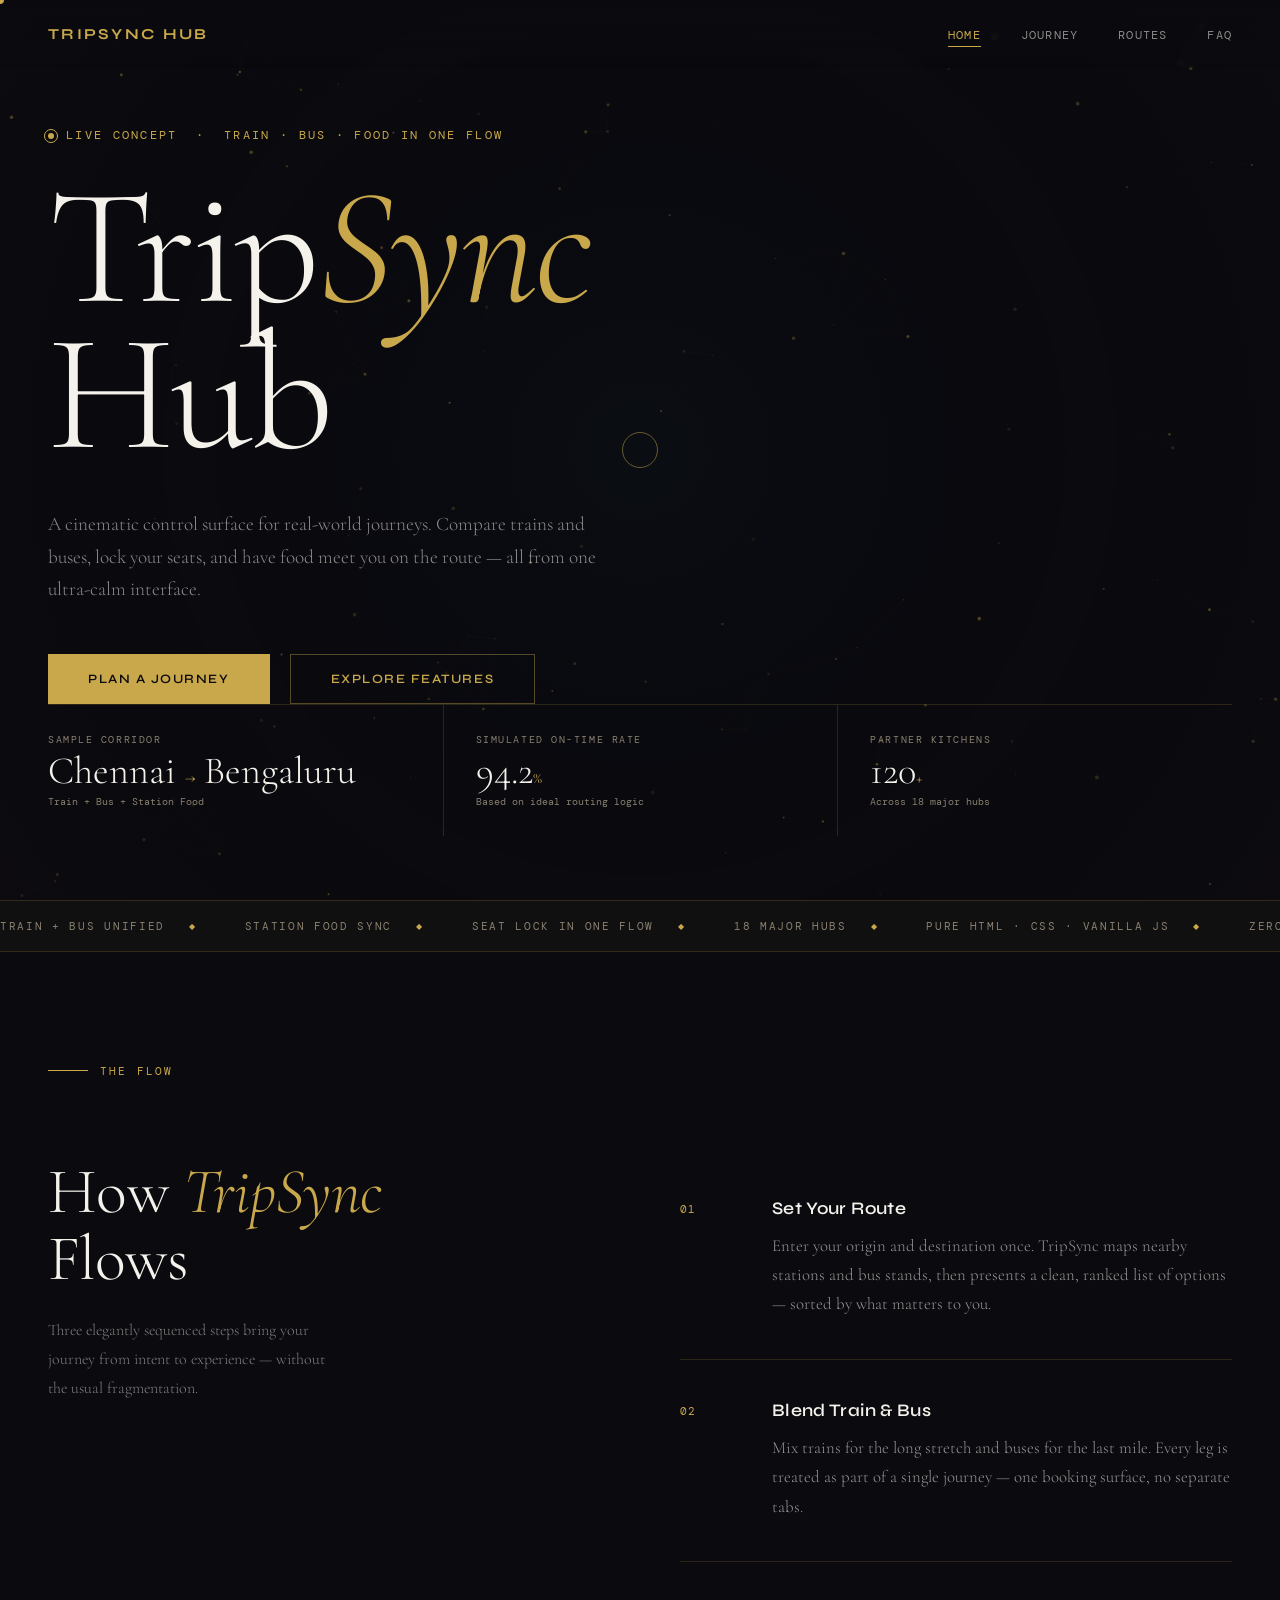
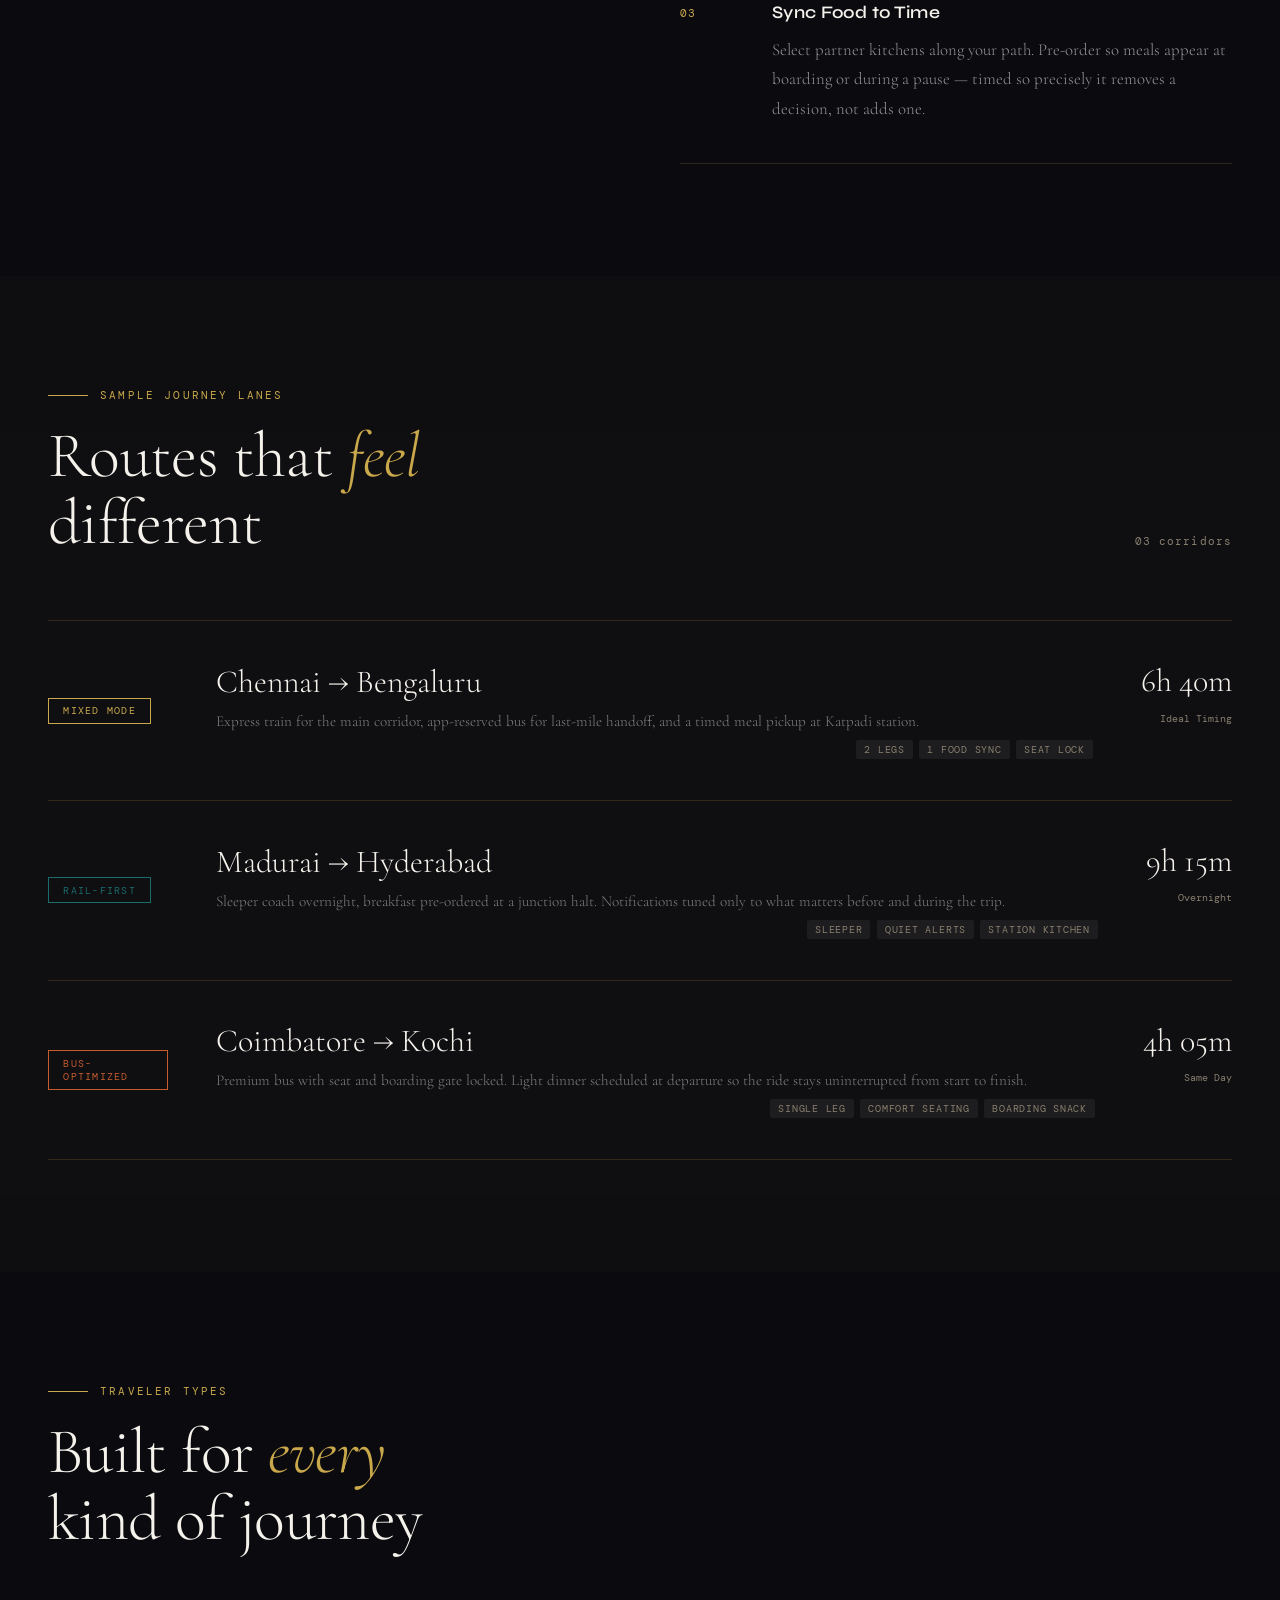
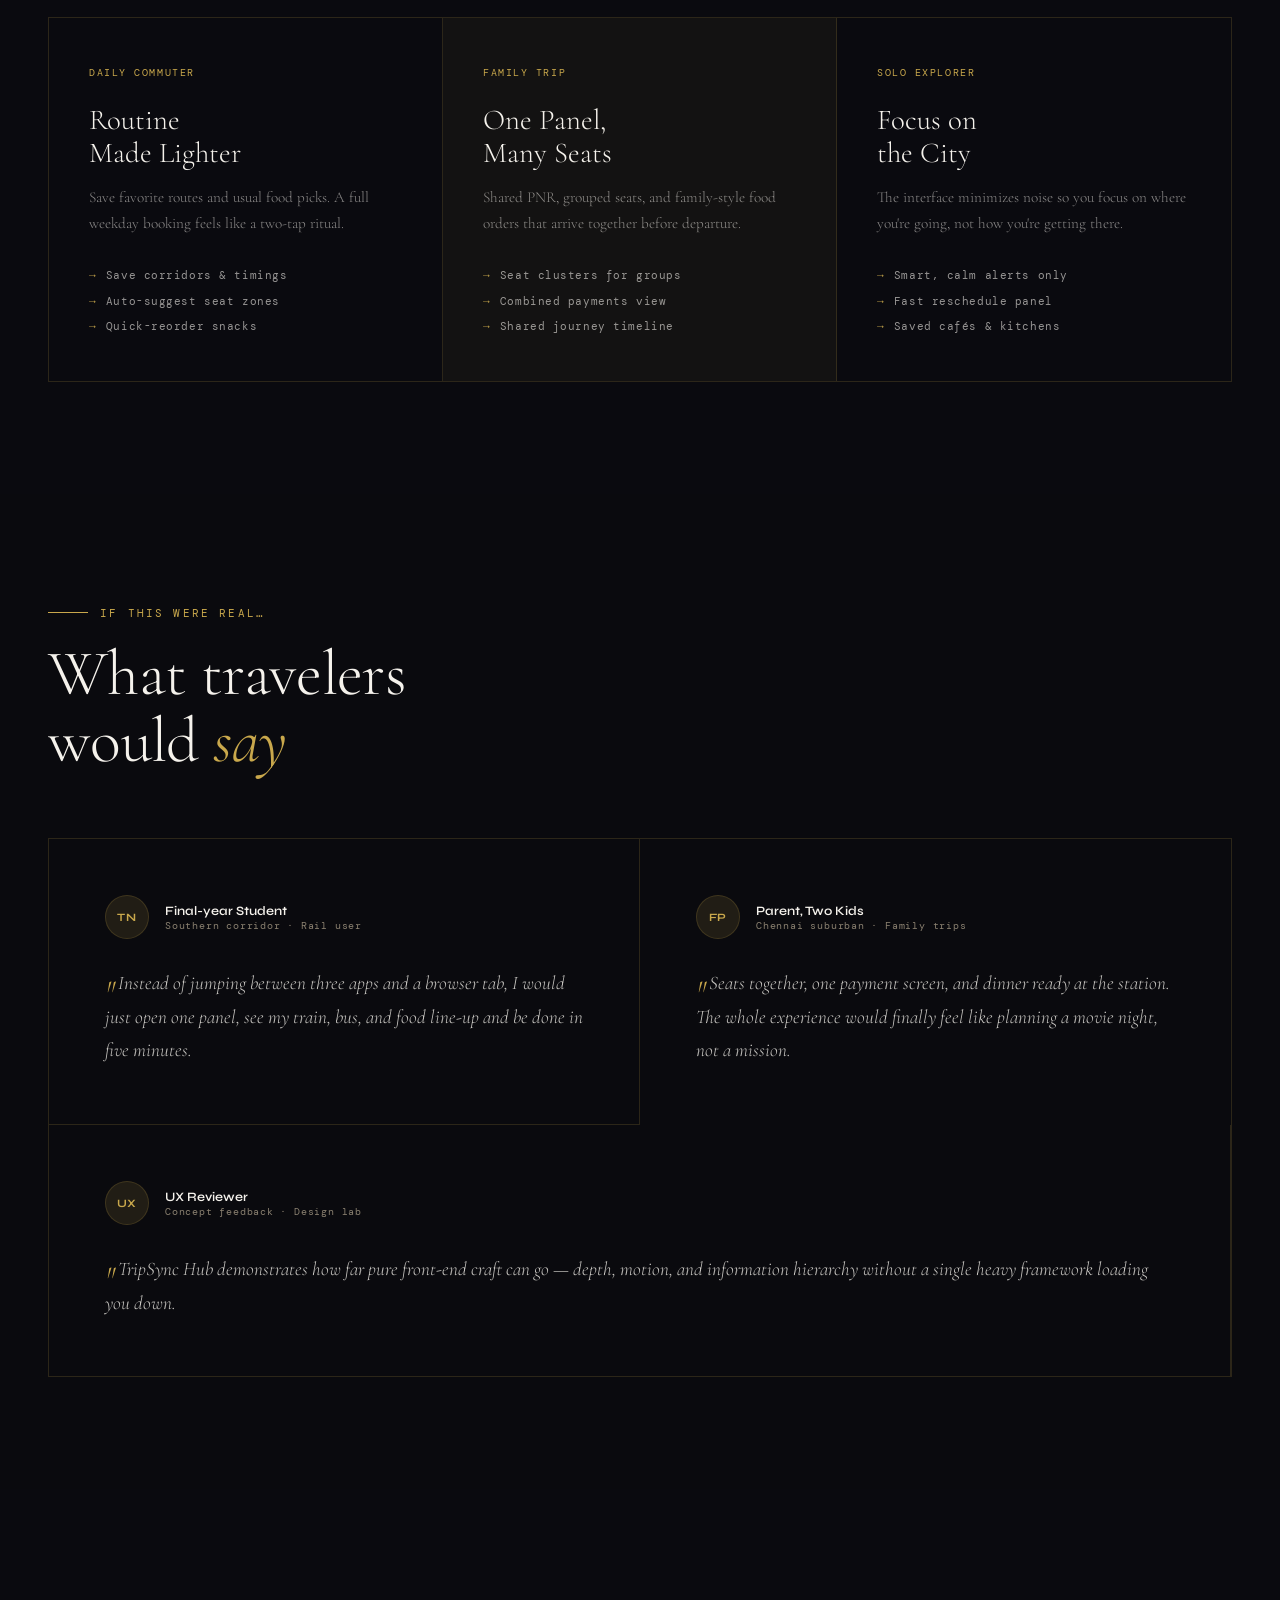
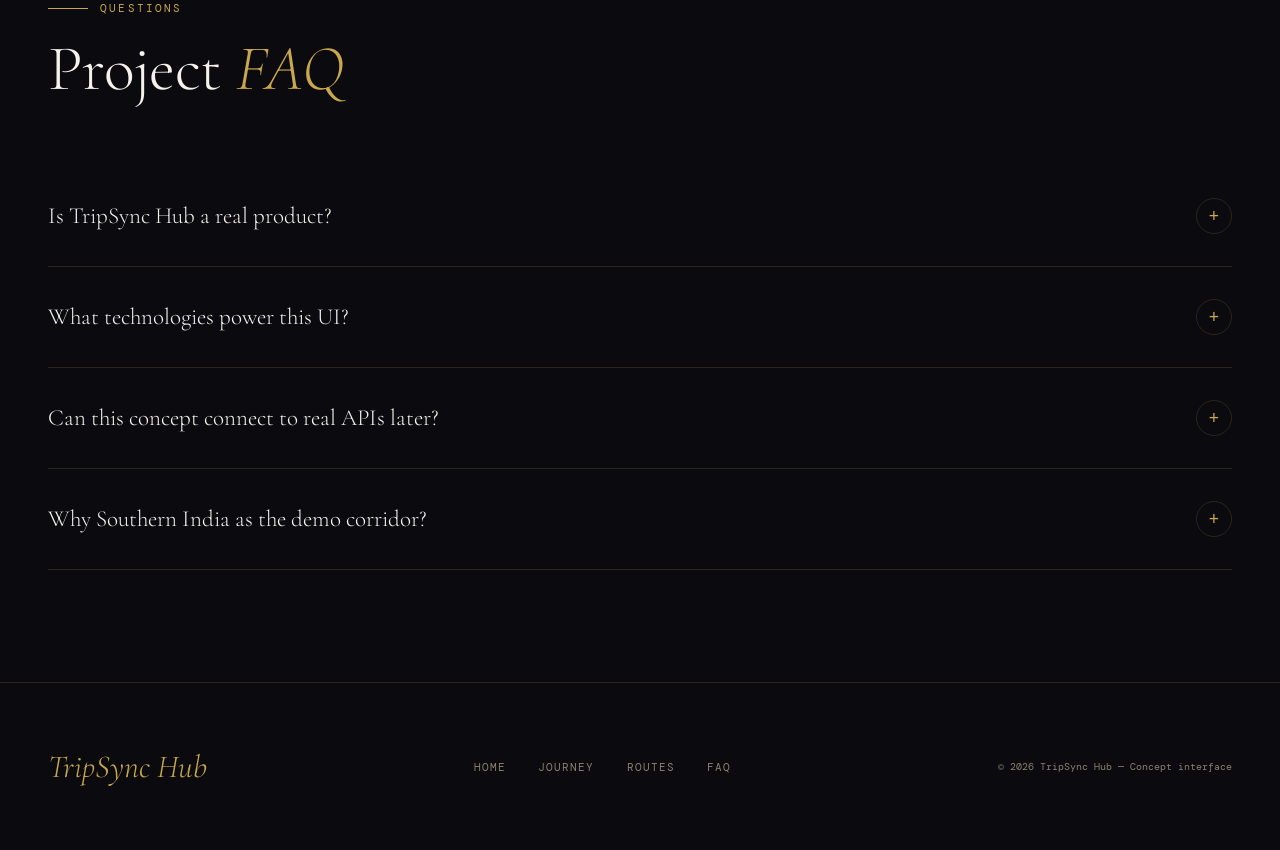
==== commit 5c3b0114: "Update index.html" ====
--- a/index.html
+++ b/index.html
@@ -1,350 +1,993 @@
 <!DOCTYPE html>
 <html lang="en">
-
 <head>
-  <meta charset="UTF-8">
-  <meta name="viewport" content="width=device-width, initial-scale=1.0">
-  <title>TripSync Hub – Cinematic Travel & Food</title>
-  <link rel="stylesheet" href="style.css">
+  <meta charset="UTF-8" />
+  <meta name="viewport" content="width=device-width, initial-scale=1.0" />
+  <title>TripSync Hub — Journey Reimagined</title>
+  <link rel="preconnect" href="https://fonts.googleapis.com" />
+  <link rel="preconnect" href="https://fonts.gstatic.com" crossorigin />
+  <link href="https://fonts.googleapis.com/css2?family=Cormorant+Garamond:ital,wght@0,300;0,400;0,600;1,300;1,400&family=DM+Mono:wght@300;400;500&family=Syne:wght@400;600;700;800&display=swap" rel="stylesheet" />
+  <style>
+    *, *::before, *::after { margin: 0; padding: 0; box-sizing: border-box; }
+
+    :root {
+      --ink: #0a0a0f;
+      --paper: #f5f2ec;
+      --warm: #f0ebe0;
+      --gold: #c9a84c;
+      --gold-light: #e8cc7a;
+      --rust: #c45c2e;
+      --teal: #1a6b6b;
+      --cream: #faf7f0;
+      --muted: #8a8070;
+      --border: rgba(201,168,76,0.18);
+      --ff-display: 'Cormorant Garamond', serif;
+      --ff-ui: 'Syne', sans-serif;
+      --ff-mono: 'DM Mono', monospace;
+    }
+
+    html { scroll-behavior: smooth; }
+
+    body {
+      background: var(--ink);
+      color: var(--paper);
+      font-family: var(--ff-display);
+      overflow-x: hidden;
+      cursor: none;
+    }
+
+    /* ─── CUSTOM CURSOR ─────────────────────────────── */
+    #cursor-dot {
+      width: 8px; height: 8px;
+      background: var(--gold);
+      border-radius: 50%;
+      position: fixed; top: 0; left: 0;
+      pointer-events: none; z-index: 9999;
+      transform: translate(-50%, -50%);
+      transition: transform 0.1s, width 0.3s, height 0.3s, background 0.3s;
+    }
+    #cursor-ring {
+      width: 36px; height: 36px;
+      border: 1px solid rgba(201,168,76,0.5);
+      border-radius: 50%;
+      position: fixed; top: 0; left: 0;
+      pointer-events: none; z-index: 9998;
+      transform: translate(-50%, -50%);
+      transition: transform 0.4s cubic-bezier(0.16,1,0.3,1), width 0.4s, height 0.4s, opacity 0.3s;
+    }
+    body.cursor-hover #cursor-dot { transform: translate(-50%,-50%) scale(2.5); background: var(--rust); }
+    body.cursor-hover #cursor-ring { width: 60px; height: 60px; opacity: 0.4; }
+
+    /* ─── CANVAS BACKGROUND ─────────────────────────── */
+    #bg-canvas {
+      position: fixed; inset: 0; z-index: 0;
+      pointer-events: none;
+    }
+
+    /* ─── NAV ───────────────────────────────────────── */
+    nav {
+      position: fixed; top: 0; left: 0; right: 0; z-index: 100;
+      display: flex; align-items: center; justify-content: space-between;
+      padding: 1.5rem 3rem;
+      background: linear-gradient(to bottom, rgba(10,10,15,0.9) 0%, transparent 100%);
+      backdrop-filter: blur(2px);
+    }
+    .nav-logo {
+      font-family: var(--ff-ui);
+      font-size: 0.95rem;
+      font-weight: 700;
+      letter-spacing: 0.15em;
+      text-transform: uppercase;
+      color: var(--gold);
+    }
+    .nav-links { display: flex; gap: 2.5rem; list-style: none; }
+    .nav-links a {
+      font-family: var(--ff-mono);
+      font-size: 0.75rem;
+      letter-spacing: 0.1em;
+      text-transform: uppercase;
+      color: rgba(245,242,236,0.55);
+      text-decoration: none;
+      transition: color 0.3s;
+      position: relative;
+    }
+    .nav-links a::after {
+      content: '';
+      position: absolute; bottom: -4px; left: 0; right: 100%;
+      height: 1px; background: var(--gold);
+      transition: right 0.35s cubic-bezier(0.16,1,0.3,1);
+    }
+    .nav-links a:hover, .nav-links a.active { color: var(--gold); }
+    .nav-links a:hover::after, .nav-links a.active::after { right: 0; }
+
+    /* ─── WRAPPER ───────────────────────────────────── */
+    .page { position: relative; z-index: 1; }
+
+    /* ─── HERO ──────────────────────────────────────── */
+    .hero {
+      min-height: 100vh;
+      display: grid;
+      grid-template-rows: 1fr auto;
+      padding: 0 3rem 4rem;
+      position: relative;
+      overflow: hidden;
+    }
+    .hero-body {
+      display: flex; flex-direction: column; justify-content: center;
+      padding-top: 8rem;
+      max-width: 900px;
+    }
+    .hero-eyebrow {
+      font-family: var(--ff-mono);
+      font-size: 0.72rem;
+      letter-spacing: 0.2em;
+      text-transform: uppercase;
+      color: var(--gold);
+      display: flex; align-items: center; gap: 0.75rem;
+      margin-bottom: 2rem;
+      opacity: 0; transform: translateY(20px);
+      animation: fadeUp 0.8s 0.3s forwards;
+    }
+    .pulse-dot {
+      width: 6px; height: 6px;
+      background: var(--gold); border-radius: 50%;
+      position: relative;
+    }
+    .pulse-dot::after {
+      content: '';
+      position: absolute; inset: -4px;
+      border-radius: 50%;
+      border: 1px solid var(--gold);
+      animation: pulseRing 2s infinite;
+    }
+    @keyframes pulseRing {
+      0% { transform: scale(1); opacity: 0.8; }
+      100% { transform: scale(2.5); opacity: 0; }
+    }
+
+    h1.hero-title {
+      font-family: var(--ff-display);
+      font-size: clamp(5rem, 13vw, 14rem);
+      font-weight: 300;
+      line-height: 0.88;
+      letter-spacing: -0.02em;
+      color: var(--paper);
+      opacity: 0; transform: translateY(40px);
+      animation: fadeUp 1s 0.5s forwards;
+    }
+    h1.hero-title em {
+      font-style: italic;
+      color: var(--gold);
+      font-weight: 300;
+    }
+    .hero-sub {
+      font-family: var(--ff-display);
+      font-size: clamp(1rem, 1.5vw, 1.25rem);
+      font-weight: 300;
+      color: rgba(245,242,236,0.55);
+      max-width: 560px;
+      line-height: 1.7;
+      margin-top: 2.5rem;
+      opacity: 0; transform: translateY(20px);
+      animation: fadeUp 0.8s 0.9s forwards;
+    }
+    .hero-cta {
+      display: flex; gap: 1.25rem; margin-top: 3rem;
+      opacity: 0; transform: translateY(20px);
+      animation: fadeUp 0.8s 1.1s forwards;
+    }
+    .btn-primary {
+      font-family: var(--ff-ui); font-size: 0.8rem;
+      font-weight: 600; letter-spacing: 0.12em; text-transform: uppercase;
+      padding: 1rem 2.5rem; border: none;
+      background: var(--gold); color: var(--ink);
+      cursor: none; position: relative; overflow: hidden;
+      transition: transform 0.3s, box-shadow 0.3s;
+    }
+    .btn-primary::before {
+      content: ''; position: absolute; inset: 0;
+      background: var(--gold-light); transform: translateX(-101%);
+      transition: transform 0.45s cubic-bezier(0.16,1,0.3,1);
+    }
+    .btn-primary:hover::before { transform: translateX(0); }
+    .btn-primary:hover { transform: translateY(-2px); box-shadow: 0 12px 40px rgba(201,168,76,0.3); }
+    .btn-primary span { position: relative; z-index: 1; }
+
+    .btn-ghost {
+      font-family: var(--ff-ui); font-size: 0.8rem;
+      font-weight: 600; letter-spacing: 0.12em; text-transform: uppercase;
+      padding: 1rem 2.5rem; background: transparent;
+      border: 1px solid rgba(201,168,76,0.4); color: var(--gold);
+      cursor: none; transition: border-color 0.3s, color 0.3s, transform 0.3s;
+    }
+    .btn-ghost:hover { border-color: var(--gold); color: var(--paper); transform: translateY(-2px); }
+
+    /* Hero metrics bar */
+    .hero-metrics {
+      display: grid; grid-template-columns: repeat(3, 1fr);
+      border-top: 1px solid var(--border);
+      opacity: 0; animation: fadeUp 0.8s 1.3s forwards;
+    }
+    .metric-item {
+      padding: 1.75rem 0; position: relative;
+    }
+    .metric-item + .metric-item { border-left: 1px solid var(--border); padding-left: 2rem; }
+    .metric-label {
+      font-family: var(--ff-mono); font-size: 0.65rem;
+      letter-spacing: 0.15em; text-transform: uppercase;
+      color: var(--muted); margin-bottom: 0.4rem;
+    }
+    .metric-value {
+      font-family: var(--ff-display); font-size: 2.4rem;
+      font-weight: 300; color: var(--paper); line-height: 1;
+    }
+    .metric-value span { font-size: 1rem; font-weight: 300; color: var(--gold); }
+    .metric-sub { font-family: var(--ff-mono); font-size: 0.65rem; color: var(--muted); margin-top: 0.3rem; }
+
+    @keyframes fadeUp {
+      to { opacity: 1; transform: translateY(0); }
+    }
+
+    /* ─── MARQUEE ───────────────────────────────────── */
+    .marquee-band {
+      overflow: hidden; border-top: 1px solid var(--border); border-bottom: 1px solid var(--border);
+      padding: 1.1rem 0; background: rgba(201,168,76,0.04);
+    }
+    .marquee-track {
+      display: flex; gap: 3rem;
+      animation: marquee 22s linear infinite;
+      width: max-content;
+    }
+    .marquee-item {
+      font-family: var(--ff-mono); font-size: 0.7rem;
+      letter-spacing: 0.15em; text-transform: uppercase;
+      color: var(--muted); white-space: nowrap;
+      display: flex; align-items: center; gap: 1.5rem;
+    }
+    .marquee-item::after { content: '◆'; color: var(--gold); font-size: 0.5rem; }
+    @keyframes marquee {
+      from { transform: translateX(0); }
+      to { transform: translateX(-50%); }
+    }
+
+    /* ─── SECTIONS ──────────────────────────────────── */
+    section { padding: 7rem 3rem; }
+
+    .section-eyebrow {
+      font-family: var(--ff-mono); font-size: 0.68rem;
+      letter-spacing: 0.2em; text-transform: uppercase;
+      color: var(--gold); margin-bottom: 1.25rem;
+      display: flex; align-items: center; gap: 0.75rem;
+    }
+    .section-eyebrow::before { content: ''; flex: 0 0 40px; height: 1px; background: var(--gold); }
+
+    h2.section-title {
+      font-family: var(--ff-display); font-size: clamp(2.8rem, 5vw, 5.5rem);
+      font-weight: 300; line-height: 1.05; letter-spacing: -0.01em;
+      color: var(--paper); max-width: 14ch;
+    }
+    h2.section-title em { font-style: italic; color: var(--gold); }
+
+    /* ─── HOW IT WORKS ──────────────────────────────── */
+    .how-layout {
+      display: grid; grid-template-columns: 1fr 1fr;
+      gap: 5rem; align-items: start; margin-top: 5rem;
+    }
+    .how-left { position: sticky; top: 8rem; }
+    .how-right { display: flex; flex-direction: column; gap: 0; }
+
+    .step-row {
+      display: grid; grid-template-columns: 60px 1fr;
+      gap: 2rem; padding: 2.5rem 0;
+      border-bottom: 1px solid var(--border);
+      opacity: 0; transform: translateX(30px);
+      transition: opacity 0.7s, transform 0.7s;
+    }
+    .step-row.visible { opacity: 1; transform: translateX(0); }
+    .step-number {
+      font-family: var(--ff-mono); font-size: 0.7rem;
+      color: var(--gold); padding-top: 0.25rem;
+      letter-spacing: 0.05em;
+    }
+    .step-content h3 {
+      font-family: var(--ff-ui); font-size: 1.1rem;
+      font-weight: 600; color: var(--paper); margin-bottom: 0.75rem;
+      letter-spacing: 0.02em;
+    }
+    .step-content p {
+      font-family: var(--ff-display); font-size: 1.05rem;
+      font-weight: 300; line-height: 1.75; color: rgba(245,242,236,0.6);
+    }
+
+    /* ─── ROUTES ────────────────────────────────────── */
+    #routes { background: rgba(201,168,76,0.025); }
+    .routes-header { display: flex; justify-content: space-between; align-items: flex-end; margin-bottom: 4rem; }
+    .routes-count {
+      font-family: var(--ff-mono); font-size: 0.7rem;
+      color: var(--muted); letter-spacing: 0.1em;
+      align-self: flex-end; padding-bottom: 0.5rem;
+    }
+
+    .route-list { display: flex; flex-direction: column; gap: 0; }
+    .route-entry {
+      display: grid; grid-template-columns: 120px 1fr auto;
+      align-items: center; gap: 3rem;
+      padding: 2.5rem 0; border-top: 1px solid var(--border);
+      cursor: none; position: relative; overflow: hidden;
+      transition: background 0.4s;
+      opacity: 0; transform: translateY(20px);
+      transition: opacity 0.6s, transform 0.6s, background 0.3s;
+    }
+    .route-entry:last-child { border-bottom: 1px solid var(--border); }
+    .route-entry.visible { opacity: 1; transform: translateY(0); }
+    .route-entry::before {
+      content: ''; position: absolute; left: -100%; top: 0; bottom: 0;
+      width: 100%; background: rgba(201,168,76,0.04);
+      transition: left 0.5s cubic-bezier(0.16,1,0.3,1);
+    }
+    .route-entry:hover::before { left: 0; }
+
+    .route-badge {
+      font-family: var(--ff-mono); font-size: 0.65rem;
+      letter-spacing: 0.12em; text-transform: uppercase;
+      padding: 0.35rem 0.9rem; border: 1px solid currentColor;
+      display: inline-block; width: fit-content;
+    }
+    .badge-mixed { color: var(--gold); }
+    .badge-rail { color: var(--teal); }
+    .badge-bus { color: var(--rust); }
+
+    .route-main h3 {
+      font-family: var(--ff-display); font-size: clamp(1.5rem, 2.5vw, 2.2rem);
+      font-weight: 300; color: var(--paper); margin-bottom: 0.5rem;
+    }
+    .route-main p {
+      font-family: var(--ff-display); font-size: 0.95rem;
+      font-weight: 300; color: rgba(245,242,236,0.5); line-height: 1.6;
+    }
+    .route-stats {
+      text-align: right; display: flex; flex-direction: column; gap: 0.4rem;
+    }
+    .route-duration {
+      font-family: var(--ff-display); font-size: 2rem;
+      font-weight: 300; color: var(--paper);
+    }
+    .route-tags {
+      display: flex; flex-wrap: wrap; justify-content: flex-end; gap: 0.4rem; margin-top: 0.4rem;
+    }
+    .route-tag {
+      font-family: var(--ff-mono); font-size: 0.6rem;
+      letter-spacing: 0.08em; text-transform: uppercase;
+      padding: 0.2rem 0.5rem; background: rgba(245,242,236,0.06);
+      color: var(--muted); border-radius: 2px;
+    }
+    .route-arrow {
+      font-size: 1.5rem; color: var(--gold);
+      opacity: 0; transform: translateX(-8px);
+      transition: opacity 0.3s, transform 0.3s;
+    }
+    .route-entry:hover .route-arrow { opacity: 1; transform: translateX(0); }
+
+    /* ─── PLANS ─────────────────────────────────────── */
+    .plans-grid {
+      display: grid; grid-template-columns: repeat(3, 1fr);
+      gap: 0; margin-top: 4rem;
+      border: 1px solid var(--border);
+    }
+    .plan-card {
+      padding: 3rem 2.5rem; border-right: 1px solid var(--border);
+      position: relative; overflow: hidden;
+      opacity: 0; transform: translateY(30px);
+      transition: opacity 0.7s, transform 0.7s, background 0.4s;
+    }
+    .plan-card:last-child { border-right: none; }
+    .plan-card.visible { opacity: 1; transform: translateY(0); }
+    .plan-card::after {
+      content: ''; position: absolute; inset: 0;
+      background: linear-gradient(135deg, rgba(201,168,76,0.06) 0%, transparent 60%);
+      opacity: 0; transition: opacity 0.4s;
+    }
+    .plan-card:hover::after { opacity: 1; }
+    .plan-card.featured { background: rgba(201,168,76,0.05); }
+
+    .plan-tag {
+      font-family: var(--ff-mono); font-size: 0.65rem;
+      letter-spacing: 0.15em; text-transform: uppercase;
+      color: var(--gold); margin-bottom: 1.5rem;
+      display: block;
+    }
+    .plan-title {
+      font-family: var(--ff-display); font-size: 1.8rem;
+      font-weight: 300; color: var(--paper); line-height: 1.15;
+      margin-bottom: 1rem;
+    }
+    .plan-desc {
+      font-family: var(--ff-display); font-size: 0.95rem;
+      font-weight: 300; color: rgba(245,242,236,0.55); line-height: 1.7;
+      margin-bottom: 2rem;
+    }
+    .plan-features { list-style: none; display: flex; flex-direction: column; gap: 0.7rem; }
+    .plan-features li {
+      font-family: var(--ff-mono); font-size: 0.7rem;
+      letter-spacing: 0.05em; color: rgba(245,242,236,0.6);
+      display: flex; align-items: center; gap: 0.6rem;
+    }
+    .plan-features li::before { content: '→'; color: var(--gold); }
+
+    /* ─── TESTIMONIALS ──────────────────────────────── */
+    #stories { background: rgba(10,10,15,0.7); }
+    .stories-layout {
+      display: grid; grid-template-columns: 1fr 1fr;
+      gap: 0; margin-top: 4rem;
+      border: 1px solid var(--border);
+    }
+    .story-item {
+      padding: 3.5rem; border-right: 1px solid var(--border);
+      border-bottom: 1px solid var(--border);
+      opacity: 0; transform: translateY(20px);
+      transition: opacity 0.7s, transform 0.7s;
+    }
+    .story-item:nth-child(2n) { border-right: none; }
+    .story-item:nth-last-child(-n+2) { border-bottom: none; }
+    .story-item.visible { opacity: 1; transform: translateY(0); }
+    .story-item.wide { grid-column: span 2; }
+
+    .story-avatar-row { display: flex; align-items: center; gap: 1rem; margin-bottom: 1.75rem; }
+    .avatar-circle {
+      width: 44px; height: 44px; border-radius: 50%;
+      background: rgba(201,168,76,0.12); border: 1px solid var(--border);
+      display: flex; align-items: center; justify-content: center;
+      font-family: var(--ff-ui); font-size: 0.7rem; font-weight: 700;
+      color: var(--gold); letter-spacing: 0.05em;
+    }
+    .avatar-info .name { font-family: var(--ff-ui); font-size: 0.8rem; font-weight: 600; color: var(--paper); }
+    .avatar-info .role { font-family: var(--ff-mono); font-size: 0.62rem; letter-spacing: 0.08em; color: var(--muted); }
+
+    .story-quote {
+      font-family: var(--ff-display); font-size: clamp(1rem, 1.5vw, 1.2rem);
+      font-style: italic; font-weight: 300;
+      color: rgba(245,242,236,0.8); line-height: 1.75;
+    }
+    .story-quote::before { content: '"'; color: var(--gold); font-size: 2rem; line-height: 0; vertical-align: -0.4em; margin-right: 0.1em; }
+
+    /* ─── FAQ ───────────────────────────────────────── */
+    .faq-list { margin-top: 4rem; }
+    .faq-item {
+      border-bottom: 1px solid var(--border);
+      opacity: 0; transform: translateY(15px);
+      transition: opacity 0.6s, transform 0.6s;
+    }
+    .faq-item.visible { opacity: 1; transform: translateY(0); }
+    .faq-trigger {
+      width: 100%; display: flex; justify-content: space-between; align-items: center;
+      padding: 2rem 0; background: none; border: none; cursor: none;
+      text-align: left; gap: 2rem;
+    }
+    .faq-trigger h3 {
+      font-family: var(--ff-display); font-size: clamp(1.1rem, 1.8vw, 1.5rem);
+      font-weight: 300; color: var(--paper); transition: color 0.3s;
+    }
+    .faq-trigger:hover h3 { color: var(--gold); }
+    .faq-icon-wrap {
+      flex-shrink: 0; width: 36px; height: 36px;
+      border: 1px solid var(--border); border-radius: 50%;
+      display: flex; align-items: center; justify-content: center;
+      color: var(--gold); font-size: 1.1rem;
+      transition: transform 0.4s, border-color 0.3s, background 0.3s;
+    }
+    .faq-item.open .faq-icon-wrap {
+      transform: rotate(45deg); border-color: var(--gold);
+      background: rgba(201,168,76,0.1);
+    }
+    .faq-body {
+      max-height: 0; overflow: hidden;
+      transition: max-height 0.5s cubic-bezier(0.16,1,0.3,1), padding 0.4s;
+    }
+    .faq-item.open .faq-body { max-height: 300px; padding-bottom: 2rem; }
+    .faq-body p {
+      font-family: var(--ff-display); font-size: 1rem;
+      font-weight: 300; color: rgba(245,242,236,0.6); line-height: 1.8;
+      max-width: 70ch;
+    }
+
+    /* ─── FOOTER ────────────────────────────────────── */
+    footer {
+      padding: 4rem 3rem; border-top: 1px solid var(--border);
+      display: flex; justify-content: space-between; align-items: center;
+      flex-wrap: wrap; gap: 1rem;
+    }
+    .footer-logo {
+      font-family: var(--ff-display); font-size: 2rem;
+      font-weight: 300; font-style: italic; color: var(--gold);
+    }
+    .footer-links { display: flex; gap: 2rem; }
+    .footer-links a {
+      font-family: var(--ff-mono); font-size: 0.68rem;
+      letter-spacing: 0.1em; text-transform: uppercase;
+      color: var(--muted); text-decoration: none; transition: color 0.3s;
+    }
+    .footer-links a:hover { color: var(--gold); }
+    .footer-copy { font-family: var(--ff-mono); font-size: 0.65rem; color: var(--muted); }
+
+    /* ─── SCROLL REVEAL ─────────────────────────────── */
+    .reveal {
+      opacity: 0; transform: translateY(30px);
+      transition: opacity 0.8s cubic-bezier(0.16,1,0.3,1), transform 0.8s cubic-bezier(0.16,1,0.3,1);
+    }
+    .reveal.visible { opacity: 1; transform: translateY(0); }
+    .reveal.d1 { transition-delay: 0.1s; }
+    .reveal.d2 { transition-delay: 0.2s; }
+    .reveal.d3 { transition-delay: 0.3s; }
+
+    /* ─── RESPONSIVE ────────────────────────────────── */
+    @media (max-width: 900px) {
+      nav { padding: 1.25rem 1.5rem; }
+      .hero, section { padding-left: 1.5rem; padding-right: 1.5rem; }
+      .how-layout { grid-template-columns: 1fr; }
+      .how-left { position: relative; top: 0; }
+      .route-entry { grid-template-columns: 1fr; gap: 1rem; }
+      .route-stats { text-align: left; }
+      .plans-grid { grid-template-columns: 1fr; }
+      .plan-card { border-right: none; border-bottom: 1px solid var(--border); }
+      .stories-layout { grid-template-columns: 1fr; }
+      .story-item { border-right: none !important; }
+      .story-item.wide { grid-column: span 1; }
+      footer { flex-direction: column; align-items: flex-start; }
+      .hero-metrics { grid-template-columns: 1fr; }
+      .metric-item + .metric-item { border-left: none; border-top: 1px solid var(--border); padding-left: 0; padding-top: 1.5rem; }
+    }
+  </style>
 </head>
-
 <body>
 
-  <!-- Background Core -->
-  <div class="mesh-bg"></div>
-  <div class="noise-overlay"></div>
-  <div id="glow-orb"></div>
-
-  <!-- Content Layer -->
-  <div class="content-wrapper">
-
+  <!-- Custom Cursor -->
+  <div id="cursor-dot"></div>
+  <div id="cursor-ring"></div>
+
+  <!-- Generative Canvas Background -->
+  <canvas id="bg-canvas"></canvas>
+
+  <div class="page">
+    <!-- NAV -->
     <nav>
-      <a href="index.html" class="active">Home</a>
-      <a href="about.html">Journeys</a>
-      <a href="contact.html">Contact</a>
+      <div class="nav-logo">TripSync Hub</div>
+      <ul class="nav-links">
+        <li><a href="#" class="active">Home</a></li>
+        <li><a href="#how-it-works">Journey</a></li>
+        <li><a href="#routes">Routes</a></li>
+        <li><a href="#faq">FAQ</a></li>
+      </ul>
     </nav>
 
-    <main>
-      <!-- HERO -->
-      <section class="hero rvl">
-        <div class="hero-main">
-          <div class="tagline-pill rvl">
-            <span class="dot-live"></span>
-            Live concept: Train, Bus & Food in one flow
-          </div>
-
-          <h1 class="rvl">TripSync<br>Hub</h1>
-
-          <p class="rvl d-1">
-            A cinematic control surface for real‑world journeys. Compare trains and buses, lock your seats,
-            and have food meet you on the route — all from one ultra‑calm interface.
+    <!-- HERO -->
+    <section class="hero">
+      <div class="hero-body">
+        <div class="hero-eyebrow">
+          <span class="pulse-dot"></span>
+          Live Concept &nbsp;·&nbsp; Train · Bus · Food in one flow
+        </div>
+        <h1 class="hero-title">Trip<em>Sync</em><br>Hub</h1>
+        <p class="hero-sub">
+          A cinematic control surface for real-world journeys. Compare trains and buses,
+          lock your seats, and have food meet you on the route — all from one ultra-calm interface.
+        </p>
+        <div class="hero-cta">
+          <button class="btn-primary"><span>Plan a Journey</span></button>
+          <button class="btn-ghost">Explore Features</button>
+        </div>
+      </div>
+      <div class="hero-metrics">
+        <div class="metric-item">
+          <div class="metric-label">Sample Corridor</div>
+          <div class="metric-value">Chennai <span>→</span> Bengaluru</div>
+          <div class="metric-sub">Train + Bus + Station Food</div>
+        </div>
+        <div class="metric-item">
+          <div class="metric-label">Simulated On-Time Rate</div>
+          <div class="metric-value">94.2<span>%</span></div>
+          <div class="metric-sub">Based on ideal routing logic</div>
+        </div>
+        <div class="metric-item">
+          <div class="metric-label">Partner Kitchens</div>
+          <div class="metric-value">120<span>+</span></div>
+          <div class="metric-sub">Across 18 major hubs</div>
+        </div>
+      </div>
+    </section>
+
+    <!-- MARQUEE -->
+    <div class="marquee-band">
+      <div class="marquee-track" id="marquee-track">
+        <span class="marquee-item">Train + Bus Unified</span>
+        <span class="marquee-item">Station Food Sync</span>
+        <span class="marquee-item">Seat Lock in One Flow</span>
+        <span class="marquee-item">18 Major Hubs</span>
+        <span class="marquee-item">Pure HTML · CSS · Vanilla JS</span>
+        <span class="marquee-item">Zero Frameworks</span>
+        <span class="marquee-item">Cinematic Interface</span>
+        <span class="marquee-item">120+ Partner Kitchens</span>
+        <span class="marquee-item">Train + Bus Unified</span>
+        <span class="marquee-item">Station Food Sync</span>
+        <span class="marquee-item">Seat Lock in One Flow</span>
+        <span class="marquee-item">18 Major Hubs</span>
+        <span class="marquee-item">Pure HTML · CSS · Vanilla JS</span>
+        <span class="marquee-item">Zero Frameworks</span>
+        <span class="marquee-item">Cinematic Interface</span>
+        <span class="marquee-item">120+ Partner Kitchens</span>
+      </div>
+    </div>
+
+    <!-- HOW IT WORKS -->
+    <section id="how-it-works">
+      <div class="section-eyebrow reveal">The Flow</div>
+      <div class="how-layout">
+        <div class="how-left">
+          <h2 class="section-title reveal d1">How <em>TripSync</em> Flows</h2>
+          <p style="font-family:var(--ff-display);font-size:1rem;font-weight:300;color:rgba(245,242,236,0.5);line-height:1.8;margin-top:1.5rem;max-width:35ch;" class="reveal d2">
+            Three elegantly sequenced steps bring your journey from intent to experience — without the usual fragmentation.
           </p>
-
-          <div class="hero-actions rvl d-2">
-            <button class="magnet-btn">
-              Plan a Journey
-            </button>
-            <button class="ghost-btn">
-              Explore Features
-            </button>
-          </div>
-        </div>
-
-        <div class="hero-meta rvl d-2">
-          <div class="hero-meta-item">
-            <span class="meta-label">Sample Corridor</span>
-            <div class="meta-value">Chennai → Bengaluru</div>
-            <span class="meta-sub">Train + Bus + Station Food</span>
-          </div>
-          <div class="hero-meta-item">
-            <span class="meta-label">Simulated On‑Time Rate</span>
-            <div class="meta-value">94.2%</div>
-            <span class="meta-sub">Based on ideal routing logic</span>
-          </div>
-          <div class="hero-meta-item">
-            <span class="meta-label">Partner Kitchens</span>
-            <div class="meta-value">120+</div>
-            <span class="meta-sub">Across 18 major hubs</span>
-          </div>
-        </div>
-      </section>
-
-      <!-- STATUS STRIP -->
-      <section class="status-band rvl d-1">
-        <div class="status-card">
-          <span class="status-label">Concept Scope</span>
-          <p>End‑to‑end journey planning: trains, buses, interchanges, station food.</p>
-        </div>
-        <div class="status-card">
-          <span class="status-label">Tech Stack</span>
-          <p>Pure HTML, CSS and micro JS. No frameworks. No bloat.</p>
-        </div>
-        <div class="status-card">
-          <span class="status-label">Design Intent</span>
-          <p>Make travel decisions feel as soft and composed as a streaming app.</p>
-        </div>
-      </section>
-
-      <!-- HOW IT WORKS -->
-      <section id="how-it-works">
-        <h2 class="rvl">How TripSync Hub Flows</h2>
-        <div class="steps-grid">
-          <div class="step-card rvl d-1">
-            <div class="step-index">01</div>
-            <h3>Set Your Route</h3>
-            <p>
-              Enter where you are and where you need to go once.
-              TripSync maps nearby stations and bus stands, then builds a clean list of options.
-            </p>
-          </div>
-          <div class="step-card rvl d-2">
-            <div class="step-index">02</div>
-            <h3>Blend Train & Bus</h3>
-            <p>
-              Mix trains for the long stretch and buses for the last mile.
-              We treat every leg as part of a single journey, not a separate booking.
-            </p>
-          </div>
-          <div class="step-card rvl d-3">
-            <div class="step-index">03</div>
-            <h3>Sync Food to Time</h3>
-            <p>
-              Pick partner kitchens on your path. Pre‑order so your meals appear at boarding or during a pause,
-              without adding mental load.
-            </p>
-          </div>
-        </div>
-      </section>
-
-      <!-- ROUTE SHOWCASE -->
-      <section id="routes">
-        <h2 class="rvl">Sample Journey Lanes</h2>
-        <div class="route-grid">
-          <article class="route-card rvl d-1">
-            <div class="route-header">
-              <span class="route-pill">Mixed Mode</span>
-              <span class="route-time">6h 40m • Ideal</span>
+        </div>
+        <div class="how-right">
+          <div class="step-row">
+            <div class="step-number">01</div>
+            <div class="step-content">
+              <h3>Set Your Route</h3>
+              <p>Enter your origin and destination once. TripSync maps nearby stations and bus stands, then presents a clean, ranked list of options — sorted by what matters to you.</p>
             </div>
+          </div>
+          <div class="step-row">
+            <div class="step-number">02</div>
+            <div class="step-content">
+              <h3>Blend Train & Bus</h3>
+              <p>Mix trains for the long stretch and buses for the last mile. Every leg is treated as part of a single journey — one booking surface, no separate tabs.</p>
+            </div>
+          </div>
+          <div class="step-row">
+            <div class="step-number">03</div>
+            <div class="step-content">
+              <h3>Sync Food to Time</h3>
+              <p>Select partner kitchens along your path. Pre-order so meals appear at boarding or during a pause — timed so precisely it removes a decision, not adds one.</p>
+            </div>
+          </div>
+        </div>
+      </div>
+    </section>
+
+    <!-- ROUTES -->
+    <section id="routes">
+      <div class="routes-header">
+        <div>
+          <div class="section-eyebrow reveal">Sample Journey Lanes</div>
+          <h2 class="section-title reveal d1">Routes that <em>feel</em> different</h2>
+        </div>
+        <div class="routes-count reveal">03 corridors</div>
+      </div>
+      <div class="route-list">
+        <div class="route-entry">
+          <div><span class="route-badge badge-mixed">Mixed Mode</span></div>
+          <div class="route-main">
             <h3>Chennai → Bengaluru</h3>
-            <p>
-              Express train for the main corridor, app‑reserved bus for last‑mile handoff,
-              and a timed meal pickup at Katpadi station.
-            </p>
-            <div class="route-meta">
-              <span>2 legs</span>
-              <span>1 food sync</span>
-              <span>Seat lock in one flow</span>
+            <p>Express train for the main corridor, app-reserved bus for last-mile handoff, and a timed meal pickup at Katpadi station.</p>
+            <div class="route-tags">
+              <span class="route-tag">2 legs</span>
+              <span class="route-tag">1 food sync</span>
+              <span class="route-tag">Seat lock</span>
             </div>
-          </article>
-
-          <article class="route-card rvl d-2">
-            <div class="route-header">
-              <span class="route-pill pill-alt">Rail‑First</span>
-              <span class="route-time">9h 15m • Overnight</span>
+          </div>
+          <div class="route-stats">
+            <div class="route-duration">6h 40m</div>
+            <div class="metric-sub">Ideal Timing</div>
+            <div class="route-arrow">↗</div>
+          </div>
+        </div>
+        <div class="route-entry">
+          <div><span class="route-badge badge-rail">Rail-First</span></div>
+          <div class="route-main">
+            <h3>Madurai → Hyderabad</h3>
+            <p>Sleeper coach overnight, breakfast pre-ordered at a junction halt. Notifications tuned only to what matters before and during the trip.</p>
+            <div class="route-tags">
+              <span class="route-tag">Sleeper</span>
+              <span class="route-tag">Quiet alerts</span>
+              <span class="route-tag">Station kitchen</span>
             </div>
-            <h3>Madurai → Hyderabad</h3>
-            <p>
-              Sleeper coach overnight, breakfast pre‑ordered at a junction halt.
-              Notifications tuned only to what matters before and during the trip.
-            </p>
-            <div class="route-meta">
-              <span>Sleeper focus</span>
-              <span>Quiet alerts</span>
-              <span>Station kitchen tie‑in</span>
+          </div>
+          <div class="route-stats">
+            <div class="route-duration">9h 15m</div>
+            <div class="metric-sub">Overnight</div>
+            <div class="route-arrow">↗</div>
+          </div>
+        </div>
+        <div class="route-entry">
+          <div><span class="route-badge badge-bus">Bus-Optimized</span></div>
+          <div class="route-main">
+            <h3>Coimbatore → Kochi</h3>
+            <p>Premium bus with seat and boarding gate locked. Light dinner scheduled at departure so the ride stays uninterrupted from start to finish.</p>
+            <div class="route-tags">
+              <span class="route-tag">Single leg</span>
+              <span class="route-tag">Comfort seating</span>
+              <span class="route-tag">Boarding snack</span>
             </div>
-          </article>
-
-          <article class="route-card rvl d-3">
-            <div class="route-header">
-              <span class="route-pill pill-soft">Bus‑Optimized</span>
-              <span class="route-time">4h 05m • Same Day</span>
+          </div>
+          <div class="route-stats">
+            <div class="route-duration">4h 05m</div>
+            <div class="metric-sub">Same Day</div>
+            <div class="route-arrow">↗</div>
+          </div>
+        </div>
+      </div>
+    </section>
+
+    <!-- PLANS -->
+    <section id="plans">
+      <div class="section-eyebrow reveal">Traveler Types</div>
+      <h2 class="section-title reveal d1">Built for <em>every</em> kind of journey</h2>
+      <div class="plans-grid">
+        <div class="plan-card reveal d1">
+          <span class="plan-tag">Daily Commuter</span>
+          <h3 class="plan-title">Routine<br>Made Lighter</h3>
+          <p class="plan-desc">Save favorite routes and usual food picks. A full weekday booking feels like a two-tap ritual.</p>
+          <ul class="plan-features">
+            <li>Save corridors & timings</li>
+            <li>Auto-suggest seat zones</li>
+            <li>Quick-reorder snacks</li>
+          </ul>
+        </div>
+        <div class="plan-card featured reveal d2">
+          <span class="plan-tag">Family Trip</span>
+          <h3 class="plan-title">One Panel,<br>Many Seats</h3>
+          <p class="plan-desc">Shared PNR, grouped seats, and family-style food orders that arrive together before departure.</p>
+          <ul class="plan-features">
+            <li>Seat clusters for groups</li>
+            <li>Combined payments view</li>
+            <li>Shared journey timeline</li>
+          </ul>
+        </div>
+        <div class="plan-card reveal d3">
+          <span class="plan-tag">Solo Explorer</span>
+          <h3 class="plan-title">Focus on<br>the City</h3>
+          <p class="plan-desc">The interface minimizes noise so you focus on where you're going, not how you're getting there.</p>
+          <ul class="plan-features">
+            <li>Smart, calm alerts only</li>
+            <li>Fast reschedule panel</li>
+            <li>Saved cafés & kitchens</li>
+          </ul>
+        </div>
+      </div>
+    </section>
+
+    <!-- STORIES -->
+    <section id="stories">
+      <div class="section-eyebrow reveal">If This Were Real…</div>
+      <h2 class="section-title reveal d1">What travelers<br>would <em>say</em></h2>
+      <div class="stories-layout" style="margin-top:4rem;">
+        <div class="story-item">
+          <div class="story-avatar-row">
+            <div class="avatar-circle">TN</div>
+            <div class="avatar-info">
+              <div class="name">Final-year Student</div>
+              <div class="role">Southern corridor · Rail user</div>
             </div>
-            <h3>Coimbatore → Kochi</h3>
-            <p>
-              Premium bus with seat and boarding gate locked.
-              Light dinner scheduled at departure so the ride can stay uninterrupted.
-            </p>
-            <div class="route-meta">
-              <span>Single leg</span>
-              <span>Comfort seating</span>
-              <span>Boarding‑aligned snack</span>
+          </div>
+          <p class="story-quote">Instead of jumping between three apps and a browser tab, I would just open one panel, see my train, bus, and food line-up and be done in five minutes.</p>
+        </div>
+        <div class="story-item">
+          <div class="story-avatar-row">
+            <div class="avatar-circle">FP</div>
+            <div class="avatar-info">
+              <div class="name">Parent, Two Kids</div>
+              <div class="role">Chennai suburban · Family trips</div>
             </div>
-          </article>
-        </div>
-      </section>
-
-      <!-- TICKET / USER TYPES -->
-      <section id="plans">
-        <h2 class="rvl">Designed for Different Travelers</h2>
-        <div class="ticket-grid">
-          <div class="ticket-card rvl d-1">
-            <div class="ticket-tag">Daily Commuter</div>
-            <h3>Routine Made Lighter</h3>
-            <p>
-              Save favorite routes and usual food picks. The system pre‑fills your choices so
-              a full weekday booking feels like a two‑tap ritual.
-            </p>
-            <ul class="ticket-meta">
-              <li>Save corridors & timings</li>
-              <li>Auto‑suggest seat zones</li>
-              <li>Quick‑reorder snacks</li>
-            </ul>
-          </div>
-          <div class="ticket-card ticket-card-main rvl d-2">
-            <div class="ticket-tag">Family Trip</div>
-            <h3>One Panel, Many Seats</h3>
-            <p>
-              Plan for multiple travelers at once — shared PNR, grouped seats,
-              and family‑style food orders that arrive together before departure.
-            </p>
-            <ul class="ticket-meta">
-              <li>Seat clusters for groups</li>
-              <li>Combined payments view</li>
-              <li>Shared journey timeline</li>
-            </ul>
-          </div>
-          <div class="ticket-card rvl d-3">
-            <div class="ticket-tag">Solo Explorer</div>
-            <h3>Focus on the City</h3>
-            <p>
-              The interface minimizes notifications so you can focus on where you’re going,
-              not how you’re getting there.
-            </p>
-            <ul class="ticket-meta">
-              <li>Smart, calm alerts only</li>
-              <li>Fast reschedule panel</li>
-              <li>Saved cafés & kitchens</li>
-            </ul>
-          </div>
-        </div>
-      </section>
-
-      <!-- STORIES / TESTIMONIALS -->
-      <section id="stories">
-        <h2 class="rvl">If This Were Real…</h2>
-        <div class="stories-grid">
-          <article class="story-card rvl d-1">
-            <div class="story-avatar">TN</div>
-            <h3>College to Home, On Rails</h3>
-            <p>
-              “Instead of jumping between three apps and a browser tab, I would just open one panel,
-              see my train + bus + food line‑up and be done in five minutes.”
-            </p>
-            <span class="story-meta">Final‑year student • Southern corridor</span>
-          </article>
-          <article class="story-card rvl d-2">
-            <div class="story-avatar">FP</div>
-            <h3>Family Weekend Run</h3>
-            <p>
-              “Seats together, one payment screen, and dinner ready at the station.
-              The whole experience would finally feel like planning a movie night, not a mission.”
-            </p>
-            <span class="story-meta">Parent • Chennai suburban</span>
-          </article>
-          <article class="story-card rvl d-3">
-            <div class="story-avatar">EX</div>
-            <h3>Designers’ Concept Lab</h3>
-            <p>
-              “TripSync Hub shows how far pure front‑end craft can go:
-              depth, motion, and information hierarchy without a single heavy framework.”
-            </p>
-            <span class="story-meta">UX reviewer • Concept feedback</span>
-          </article>
-        </div>
-      </section>
-
-      <!-- FAQ -->
-      <section id="faq">
-        <h2 class="rvl">Project FAQ</h2>
-        <div class="faq-grid">
-          <div class="faq-item rvl d-1">
-            <button class="faq-question">
-              Is TripSync Hub a real product?
-              <span class="faq-icon">+</span>
-            </button>
-            <div class="faq-answer">
-              This site is a concept interface built for study and portfolio use.
-              It imagines how future travel and food planning could feel inside a single, focused surface.
+          </div>
+          <p class="story-quote">Seats together, one payment screen, and dinner ready at the station. The whole experience would finally feel like planning a movie night, not a mission.</p>
+        </div>
+        <div class="story-item wide">
+          <div class="story-avatar-row">
+            <div class="avatar-circle">UX</div>
+            <div class="avatar-info">
+              <div class="name">UX Reviewer</div>
+              <div class="role">Concept feedback · Design lab</div>
             </div>
           </div>
-          <div class="faq-item rvl d-2">
-            <button class="faq-question">
-              What technologies power this UI?
-              <span class="faq-icon">+</span>
-            </button>
-            <div class="faq-answer">
-              Everything you see is crafted with semantic HTML, high‑end CSS, and a very small amount of vanilla
-              JavaScript to drive motion, reveals, and interactivity.
-            </div>
-          </div>
-          <div class="faq-item rvl d-3">
-            <button class="faq-question">
-              Can this concept connect to real APIs later?
-              <span class="faq-icon">+</span>
-            </button>
-            <div class="faq-answer">
-              Yes. The layout is structured so that real‑time train, bus, and food data could drop into these cards,
-              status bands, and timelines without redesigning the entire experience.
-            </div>
-          </div>
-        </div>
-      </section>
-    </main>
-
+          <p class="story-quote">TripSync Hub demonstrates how far pure front-end craft can go — depth, motion, and information hierarchy without a single heavy framework loading you down.</p>
+        </div>
+      </div>
+    </section>
+
+    <!-- FAQ -->
+    <section id="faq">
+      <div class="section-eyebrow reveal">Questions</div>
+      <h2 class="section-title reveal d1">Project <em>FAQ</em></h2>
+      <div class="faq-list">
+        <div class="faq-item reveal">
+          <button class="faq-trigger">
+            <h3>Is TripSync Hub a real product?</h3>
+            <div class="faq-icon-wrap">+</div>
+          </button>
+          <div class="faq-body">
+            <p>This is a concept interface built for study and portfolio use. It imagines how future travel and food planning could feel inside a single, focused surface — with all the calm of a streaming app.</p>
+          </div>
+        </div>
+        <div class="faq-item reveal d1">
+          <button class="faq-trigger">
+            <h3>What technologies power this UI?</h3>
+            <div class="faq-icon-wrap">+</div>
+          </button>
+          <div class="faq-body">
+            <p>Everything you see is crafted with semantic HTML, advanced CSS — including custom properties, grid, animations, and scroll-linked effects — plus a minimal amount of vanilla JavaScript for interaction and the generative canvas background.</p>
+          </div>
+        </div>
+        <div class="faq-item reveal d2">
+          <button class="faq-trigger">
+            <h3>Can this concept connect to real APIs later?</h3>
+            <div class="faq-icon-wrap">+</div>
+          </button>
+          <div class="faq-body">
+            <p>Yes. The layout is structured so that real-time train, bus, and food data could drop into these cards, status bands, and timelines without redesigning the entire experience. The structure anticipates live data from day one.</p>
+          </div>
+        </div>
+        <div class="faq-item reveal d3">
+          <button class="faq-trigger">
+            <h3>Why Southern India as the demo corridor?</h3>
+            <div class="faq-icon-wrap">+</div>
+          </button>
+          <div class="faq-body">
+            <p>Southern India offers a rich, multi-modal transport ecosystem — Indian Railways, state bus networks, and a thriving local food culture — making it ideal as a proving ground for a unified journey interface.</p>
+          </div>
+        </div>
+      </div>
+    </section>
+
+    <!-- FOOTER -->
     <footer>
-      <p>© 2026 TripSync Hub. Concept travel & food experience by the team.</p>
+      <div class="footer-logo">TripSync Hub</div>
+      <div class="footer-links">
+        <a href="#">Home</a>
+        <a href="#how-it-works">Journey</a>
+        <a href="#routes">Routes</a>
+        <a href="#faq">FAQ</a>
+      </div>
+      <div class="footer-copy">© 2026 TripSync Hub — Concept interface</div>
     </footer>
-
   </div>
 
-  <!-- Advanced Interactive Logic -->
   <script>
-    // Orb Follower
-    const orb = document.getElementById("glow-orb");
-    document.body.onpointermove = event => {
-      const { clientX, clientY } = event;
-      orb.animate({ left: `${clientX}px`, top: `${clientY}px` }, { duration: 4000, fill: "forwards" });
-    };
-
-    // Staggered Intersection Observer (Reveal Engine)
-    const observer = new IntersectionObserver((entries) => {
-      entries.forEach((entry) => {
-        if (entry.isIntersecting) {
-          entry.target.classList.add('visible');
+    /* ── CURSOR ────────────────────────────────────────── */
+    const dot = document.getElementById('cursor-dot');
+    const ring = document.getElementById('cursor-ring');
+    let mx = window.innerWidth / 2, my = window.innerHeight / 2;
+    let rx = mx, ry = my;
+
+    document.addEventListener('mousemove', e => {
+      mx = e.clientX; my = e.clientY;
+      dot.style.left = mx + 'px';
+      dot.style.top = my + 'px';
+    });
+
+    (function animateRing() {
+      rx += (mx - rx) * 0.12;
+      ry += (my - ry) * 0.12;
+      ring.style.left = rx + 'px';
+      ring.style.top = ry + 'px';
+      requestAnimationFrame(animateRing);
+    })();
+
+    document.querySelectorAll('a, button').forEach(el => {
+      el.addEventListener('mouseenter', () => document.body.classList.add('cursor-hover'));
+      el.addEventListener('mouseleave', () => document.body.classList.remove('cursor-hover'));
+    });
+
+    /* ── CANVAS BACKGROUND ─────────────────────────────── */
+    const canvas = document.getElementById('bg-canvas');
+    const ctx = canvas.getContext('2d');
+    let W, H, particles = [];
+
+    function resize() {
+      W = canvas.width = window.innerWidth;
+      H = canvas.height = window.innerHeight;
+    }
+    resize();
+    window.addEventListener('resize', resize);
+
+    class Particle {
+      constructor() { this.reset(); }
+      reset() {
+        this.x = Math.random() * W;
+        this.y = Math.random() * H;
+        this.vx = (Math.random() - 0.5) * 0.25;
+        this.vy = (Math.random() - 0.5) * 0.25;
+        this.radius = Math.random() * 1.5 + 0.4;
+        this.alpha = Math.random() * 0.35 + 0.05;
+        this.life = 0;
+        this.maxLife = Math.random() * 400 + 200;
+      }
+      update() {
+        this.x += this.vx;
+        this.y += this.vy;
+        this.life++;
+        if (this.life > this.maxLife || this.x < 0 || this.x > W || this.y < 0 || this.y > H) this.reset();
+      }
+      draw() {
+        const fade = Math.min(this.life / 60, 1) * Math.min((this.maxLife - this.life) / 60, 1);
+        ctx.beginPath();
+        ctx.arc(this.x, this.y, this.radius, 0, Math.PI * 2);
+        ctx.fillStyle = `rgba(201,168,76,${this.alpha * fade})`;
+        ctx.fill();
+      }
+    }
+
+    for (let i = 0; i < 120; i++) particles.push(new Particle());
+
+    // Connection lines
+    function drawConnections() {
+      for (let i = 0; i < particles.length; i++) {
+        for (let j = i + 1; j < particles.length; j++) {
+          const dx = particles[i].x - particles[j].x;
+          const dy = particles[i].y - particles[j].y;
+          const dist = Math.sqrt(dx * dx + dy * dy);
+          if (dist < 120) {
+            ctx.beginPath();
+            ctx.moveTo(particles[i].x, particles[i].y);
+            ctx.lineTo(particles[j].x, particles[j].y);
+            ctx.strokeStyle = `rgba(201,168,76,${0.06 * (1 - dist / 120)})`;
+            ctx.lineWidth = 0.5;
+            ctx.stroke();
+          }
         }
+      }
+    }
+
+    function animateCanvas() {
+      ctx.clearRect(0, 0, W, H);
+      // Subtle radial gradient vignette
+      const grad = ctx.createRadialGradient(W / 2, H / 2, 0, W / 2, H / 2, Math.max(W, H) * 0.7);
+      grad.addColorStop(0, 'rgba(26,107,107,0.04)');
+      grad.addColorStop(0.5, 'rgba(10,10,15,0)');
+      grad.addColorStop(1, 'rgba(196,92,46,0.03)');
+      ctx.fillStyle = grad;
+      ctx.fillRect(0, 0, W, H);
+      particles.forEach(p => { p.update(); p.draw(); });
+      drawConnections();
+      requestAnimationFrame(animateCanvas);
+    }
+    animateCanvas();
+
+    /* ── SCROLL REVEAL ─────────────────────────────────── */
+    const revealObs = new IntersectionObserver((entries) => {
+      entries.forEach(e => { if (e.isIntersecting) e.target.classList.add('visible'); });
+    }, { threshold: 0.12 });
+    document.querySelectorAll('.reveal, .step-row, .route-entry, .plan-card, .story-item, .faq-item').forEach(el => revealObs.observe(el));
+
+    /* ── FAQ ───────────────────────────────────────────── */
+    document.querySelectorAll('.faq-trigger').forEach(btn => {
+      btn.addEventListener('click', () => {
+        const item = btn.closest('.faq-item');
+        const isOpen = item.classList.contains('open');
+        document.querySelectorAll('.faq-item.open').forEach(i => i.classList.remove('open'));
+        if (!isOpen) item.classList.add('open');
       });
-    }, { threshold: 0.15 });
-    document.querySelectorAll('.rvl').forEach((el) => observer.observe(el));
-    setTimeout(() => {
-      document.querySelectorAll('.hero.rvl, .hero .rvl').forEach(el => el.classList.add('visible'));
-    }, 150);
-
-    // 3D Tilt Effect on Premium Cards
-    const cards = document.querySelectorAll('.premium-card');
-    cards.forEach(card => {
+    });
+
+    /* ── SMOOTH NAV ────────────────────────────────────── */
+    document.querySelectorAll('a[href^="#"]').forEach(a => {
+      a.addEventListener('click', e => {
+        const target = document.querySelector(a.getAttribute('href'));
+        if (target) { e.preventDefault(); target.scrollIntoView({ behavior: 'smooth' }); }
+      });
+    });
+
+    /* ── ROUTE ENTRY HOVER TILT ────────────────────────── */
+    document.querySelectorAll('.route-entry').forEach(card => {
       card.addEventListener('mousemove', e => {
         const rect = card.getBoundingClientRect();
-        const x = e.clientX - rect.left;
-        const y = e.clientY - rect.top;
-        const centerX = rect.width / 2;
-        const centerY = rect.height / 2;
-        const rotateX = ((y - centerY) / centerY) * -10;
-        const rotateY = ((x - centerX) / centerX) * 10;
-        card.style.transform = `perspective(1200px) rotateX(${rotateX}deg) rotateY(${rotateY}deg) scale(1.02)`;
+        const y = ((e.clientY - rect.top) / rect.height - 0.5) * 4;
+        card.style.transform = `translateY(0) rotateX(${-y}deg)`;
+        card.style.transformOrigin = 'center center';
+        card.style.transformStyle = 'preserve-3d';
       });
       card.addEventListener('mouseleave', () => {
-        card.style.transform = `perspective(1200px) rotateX(0deg) rotateY(0deg) scale(1)`;
-      });
-    });
-
-    // FAQ toggle
-    document.querySelectorAll('.faq-question').forEach(btn => {
-      btn.addEventListener('click', () => {
-        const item = btn.parentElement;
-        item.classList.toggle('open');
+        card.style.transform = '';
       });
     });
   </script>
 </body>
-
 </html>
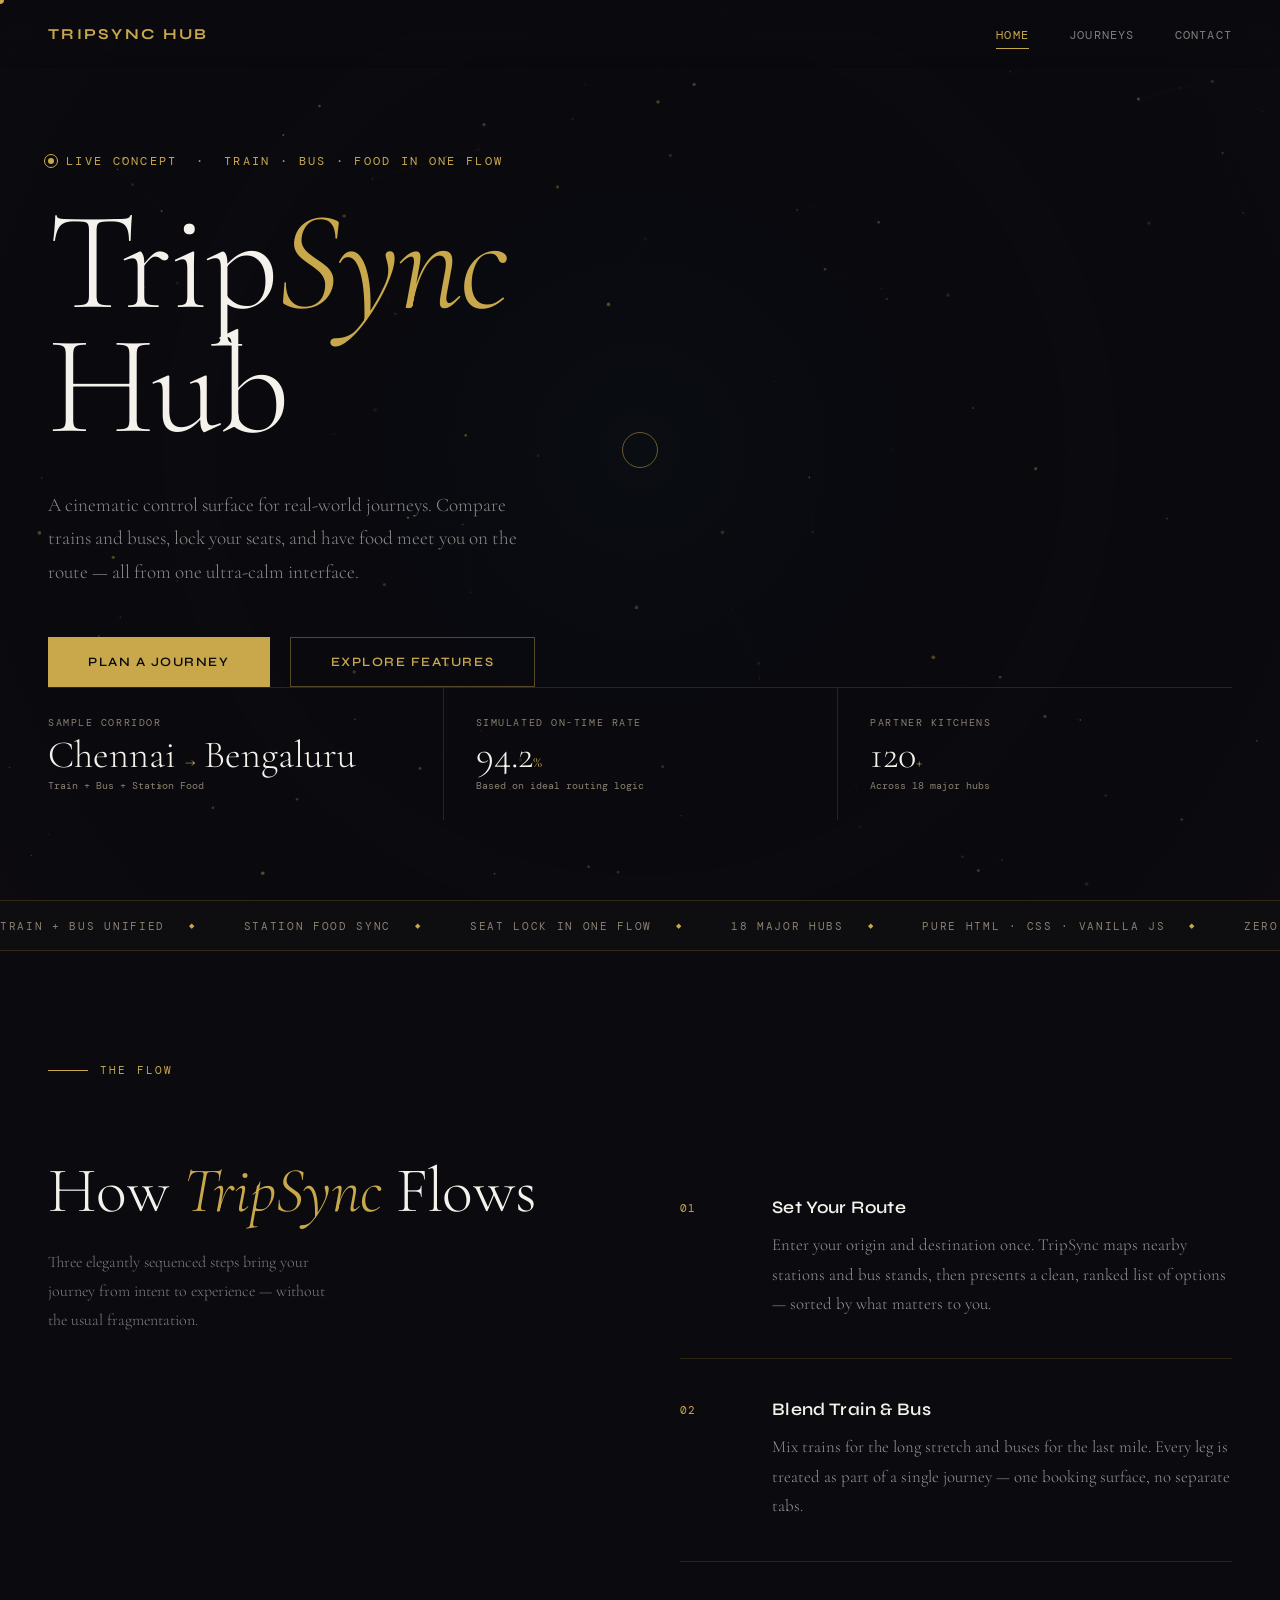
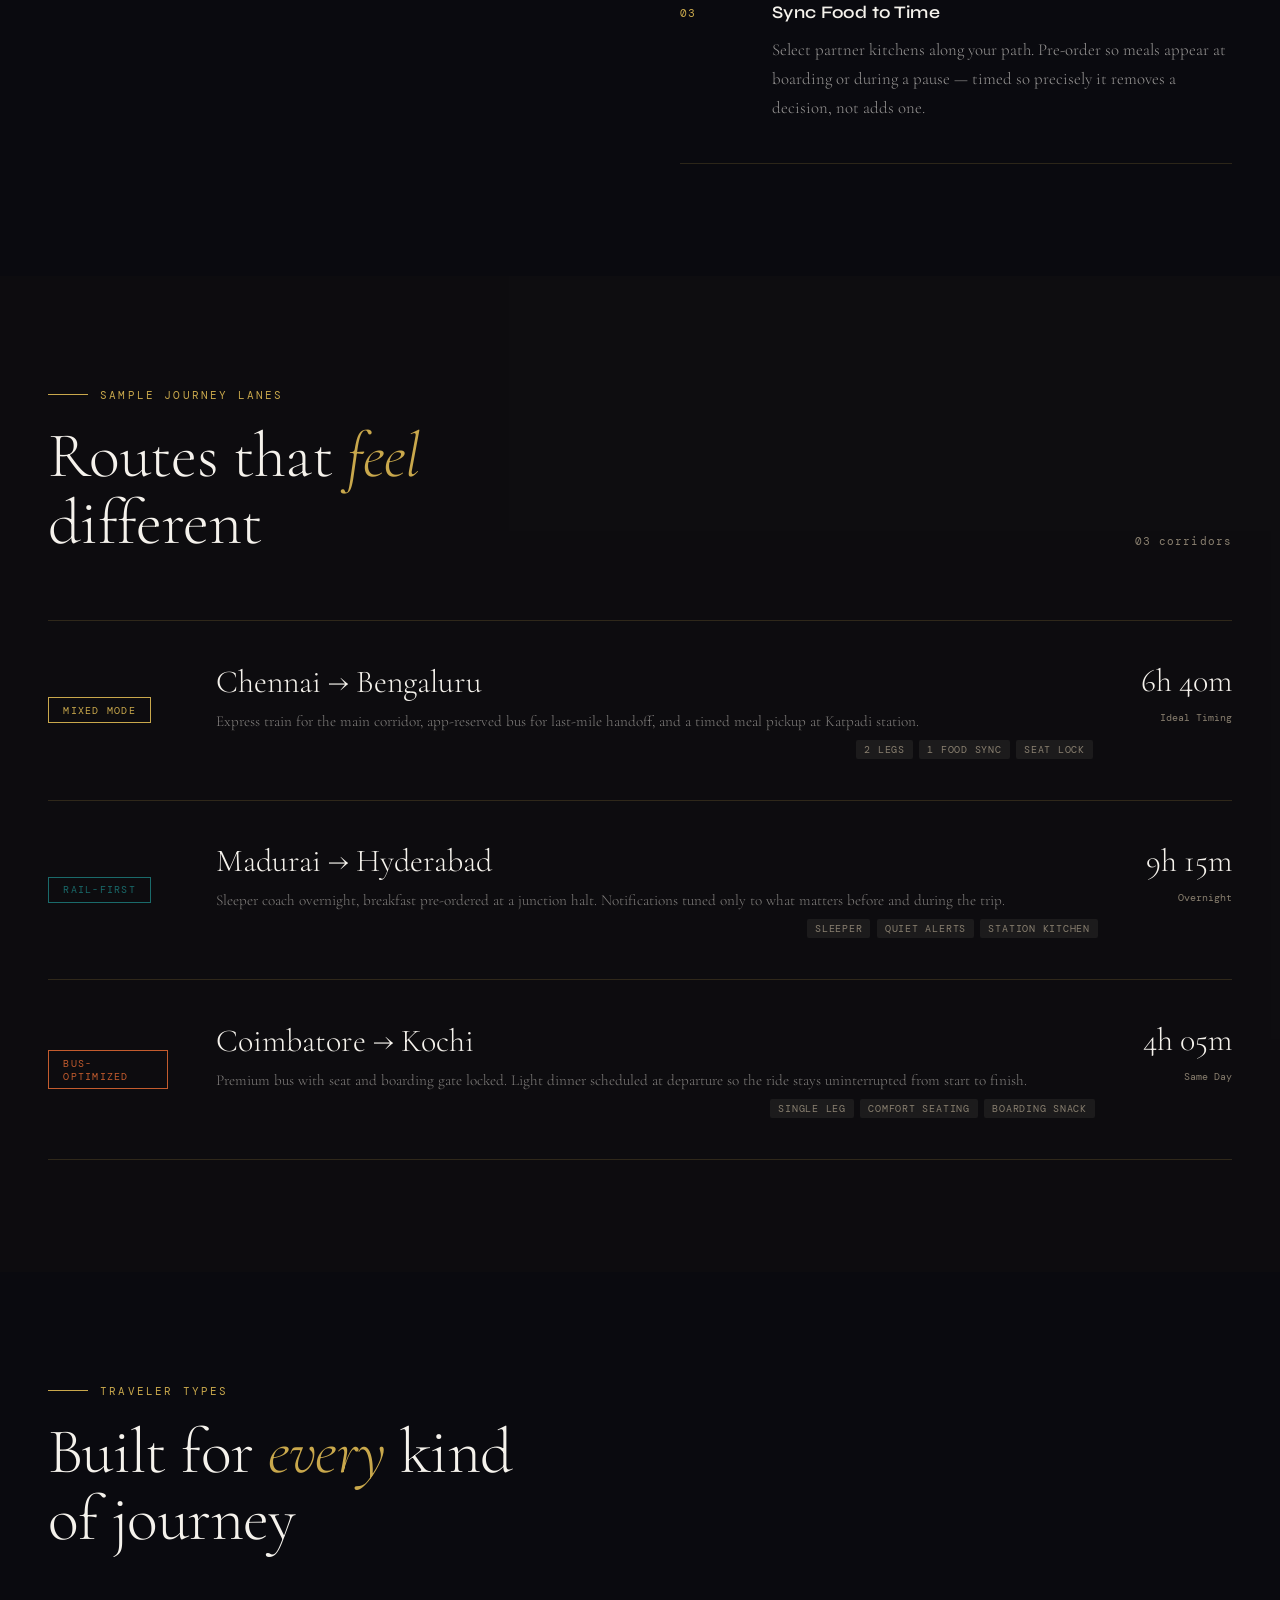
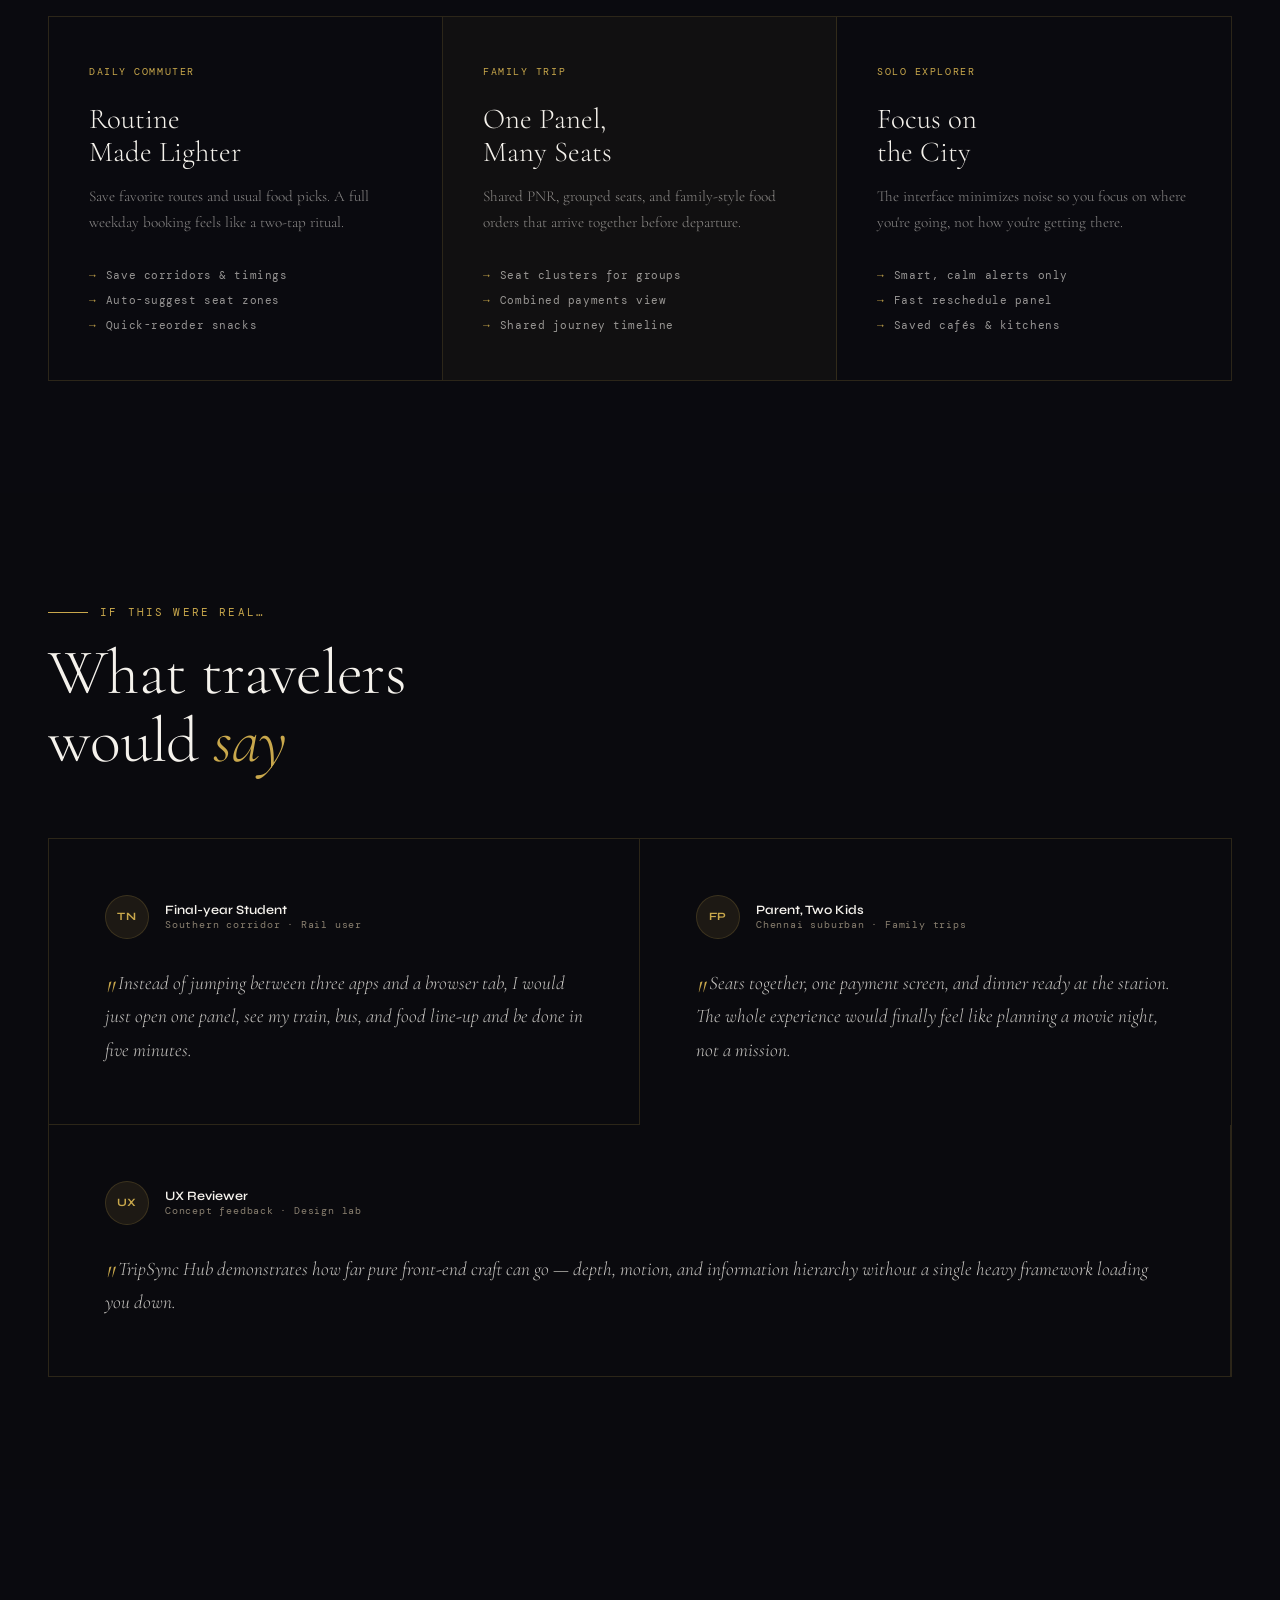
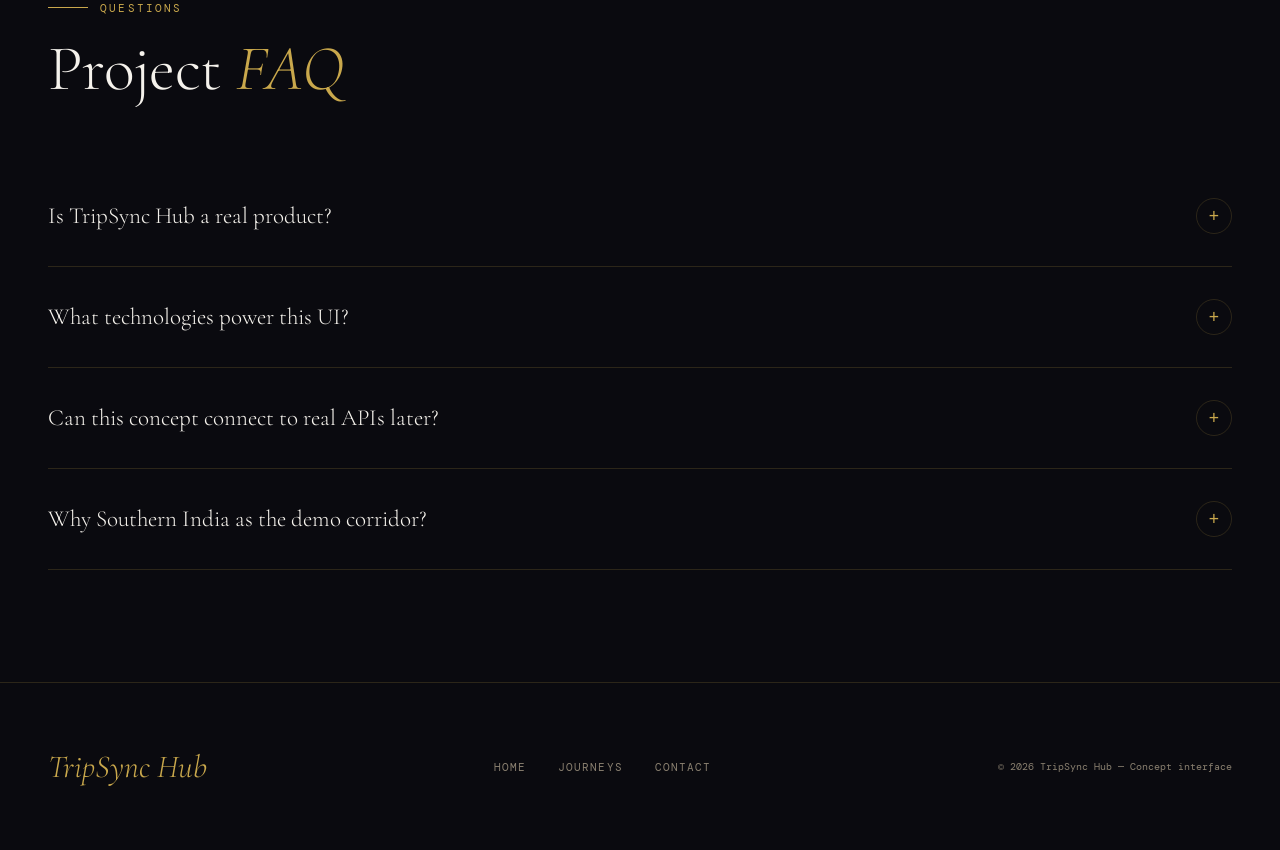
==== commit cc244df8: "Refactor styles and update navigation/footer links Removed internal styles from index.html and linke" ====
--- a/index.html
+++ b/index.html
@@ -7,536 +7,7 @@
   <link rel="preconnect" href="https://fonts.googleapis.com" />
   <link rel="preconnect" href="https://fonts.gstatic.com" crossorigin />
   <link href="https://fonts.googleapis.com/css2?family=Cormorant+Garamond:ital,wght@0,300;0,400;0,600;1,300;1,400&family=DM+Mono:wght@300;400;500&family=Syne:wght@400;600;700;800&display=swap" rel="stylesheet" />
-  <style>
-    *, *::before, *::after { margin: 0; padding: 0; box-sizing: border-box; }
-
-    :root {
-      --ink: #0a0a0f;
-      --paper: #f5f2ec;
-      --warm: #f0ebe0;
-      --gold: #c9a84c;
-      --gold-light: #e8cc7a;
-      --rust: #c45c2e;
-      --teal: #1a6b6b;
-      --cream: #faf7f0;
-      --muted: #8a8070;
-      --border: rgba(201,168,76,0.18);
-      --ff-display: 'Cormorant Garamond', serif;
-      --ff-ui: 'Syne', sans-serif;
-      --ff-mono: 'DM Mono', monospace;
-    }
-
-    html { scroll-behavior: smooth; }
-
-    body {
-      background: var(--ink);
-      color: var(--paper);
-      font-family: var(--ff-display);
-      overflow-x: hidden;
-      cursor: none;
-    }
-
-    /* ─── CUSTOM CURSOR ─────────────────────────────── */
-    #cursor-dot {
-      width: 8px; height: 8px;
-      background: var(--gold);
-      border-radius: 50%;
-      position: fixed; top: 0; left: 0;
-      pointer-events: none; z-index: 9999;
-      transform: translate(-50%, -50%);
-      transition: transform 0.1s, width 0.3s, height 0.3s, background 0.3s;
-    }
-    #cursor-ring {
-      width: 36px; height: 36px;
-      border: 1px solid rgba(201,168,76,0.5);
-      border-radius: 50%;
-      position: fixed; top: 0; left: 0;
-      pointer-events: none; z-index: 9998;
-      transform: translate(-50%, -50%);
-      transition: transform 0.4s cubic-bezier(0.16,1,0.3,1), width 0.4s, height 0.4s, opacity 0.3s;
-    }
-    body.cursor-hover #cursor-dot { transform: translate(-50%,-50%) scale(2.5); background: var(--rust); }
-    body.cursor-hover #cursor-ring { width: 60px; height: 60px; opacity: 0.4; }
-
-    /* ─── CANVAS BACKGROUND ─────────────────────────── */
-    #bg-canvas {
-      position: fixed; inset: 0; z-index: 0;
-      pointer-events: none;
-    }
-
-    /* ─── NAV ───────────────────────────────────────── */
-    nav {
-      position: fixed; top: 0; left: 0; right: 0; z-index: 100;
-      display: flex; align-items: center; justify-content: space-between;
-      padding: 1.5rem 3rem;
-      background: linear-gradient(to bottom, rgba(10,10,15,0.9) 0%, transparent 100%);
-      backdrop-filter: blur(2px);
-    }
-    .nav-logo {
-      font-family: var(--ff-ui);
-      font-size: 0.95rem;
-      font-weight: 700;
-      letter-spacing: 0.15em;
-      text-transform: uppercase;
-      color: var(--gold);
-    }
-    .nav-links { display: flex; gap: 2.5rem; list-style: none; }
-    .nav-links a {
-      font-family: var(--ff-mono);
-      font-size: 0.75rem;
-      letter-spacing: 0.1em;
-      text-transform: uppercase;
-      color: rgba(245,242,236,0.55);
-      text-decoration: none;
-      transition: color 0.3s;
-      position: relative;
-    }
-    .nav-links a::after {
-      content: '';
-      position: absolute; bottom: -4px; left: 0; right: 100%;
-      height: 1px; background: var(--gold);
-      transition: right 0.35s cubic-bezier(0.16,1,0.3,1);
-    }
-    .nav-links a:hover, .nav-links a.active { color: var(--gold); }
-    .nav-links a:hover::after, .nav-links a.active::after { right: 0; }
-
-    /* ─── WRAPPER ───────────────────────────────────── */
-    .page { position: relative; z-index: 1; }
-
-    /* ─── HERO ──────────────────────────────────────── */
-    .hero {
-      min-height: 100vh;
-      display: grid;
-      grid-template-rows: 1fr auto;
-      padding: 0 3rem 4rem;
-      position: relative;
-      overflow: hidden;
-    }
-    .hero-body {
-      display: flex; flex-direction: column; justify-content: center;
-      padding-top: 8rem;
-      max-width: 900px;
-    }
-    .hero-eyebrow {
-      font-family: var(--ff-mono);
-      font-size: 0.72rem;
-      letter-spacing: 0.2em;
-      text-transform: uppercase;
-      color: var(--gold);
-      display: flex; align-items: center; gap: 0.75rem;
-      margin-bottom: 2rem;
-      opacity: 0; transform: translateY(20px);
-      animation: fadeUp 0.8s 0.3s forwards;
-    }
-    .pulse-dot {
-      width: 6px; height: 6px;
-      background: var(--gold); border-radius: 50%;
-      position: relative;
-    }
-    .pulse-dot::after {
-      content: '';
-      position: absolute; inset: -4px;
-      border-radius: 50%;
-      border: 1px solid var(--gold);
-      animation: pulseRing 2s infinite;
-    }
-    @keyframes pulseRing {
-      0% { transform: scale(1); opacity: 0.8; }
-      100% { transform: scale(2.5); opacity: 0; }
-    }
-
-    h1.hero-title {
-      font-family: var(--ff-display);
-      font-size: clamp(5rem, 13vw, 14rem);
-      font-weight: 300;
-      line-height: 0.88;
-      letter-spacing: -0.02em;
-      color: var(--paper);
-      opacity: 0; transform: translateY(40px);
-      animation: fadeUp 1s 0.5s forwards;
-    }
-    h1.hero-title em {
-      font-style: italic;
-      color: var(--gold);
-      font-weight: 300;
-    }
-    .hero-sub {
-      font-family: var(--ff-display);
-      font-size: clamp(1rem, 1.5vw, 1.25rem);
-      font-weight: 300;
-      color: rgba(245,242,236,0.55);
-      max-width: 560px;
-      line-height: 1.7;
-      margin-top: 2.5rem;
-      opacity: 0; transform: translateY(20px);
-      animation: fadeUp 0.8s 0.9s forwards;
-    }
-    .hero-cta {
-      display: flex; gap: 1.25rem; margin-top: 3rem;
-      opacity: 0; transform: translateY(20px);
-      animation: fadeUp 0.8s 1.1s forwards;
-    }
-    .btn-primary {
-      font-family: var(--ff-ui); font-size: 0.8rem;
-      font-weight: 600; letter-spacing: 0.12em; text-transform: uppercase;
-      padding: 1rem 2.5rem; border: none;
-      background: var(--gold); color: var(--ink);
-      cursor: none; position: relative; overflow: hidden;
-      transition: transform 0.3s, box-shadow 0.3s;
-    }
-    .btn-primary::before {
-      content: ''; position: absolute; inset: 0;
-      background: var(--gold-light); transform: translateX(-101%);
-      transition: transform 0.45s cubic-bezier(0.16,1,0.3,1);
-    }
-    .btn-primary:hover::before { transform: translateX(0); }
-    .btn-primary:hover { transform: translateY(-2px); box-shadow: 0 12px 40px rgba(201,168,76,0.3); }
-    .btn-primary span { position: relative; z-index: 1; }
-
-    .btn-ghost {
-      font-family: var(--ff-ui); font-size: 0.8rem;
-      font-weight: 600; letter-spacing: 0.12em; text-transform: uppercase;
-      padding: 1rem 2.5rem; background: transparent;
-      border: 1px solid rgba(201,168,76,0.4); color: var(--gold);
-      cursor: none; transition: border-color 0.3s, color 0.3s, transform 0.3s;
-    }
-    .btn-ghost:hover { border-color: var(--gold); color: var(--paper); transform: translateY(-2px); }
-
-    /* Hero metrics bar */
-    .hero-metrics {
-      display: grid; grid-template-columns: repeat(3, 1fr);
-      border-top: 1px solid var(--border);
-      opacity: 0; animation: fadeUp 0.8s 1.3s forwards;
-    }
-    .metric-item {
-      padding: 1.75rem 0; position: relative;
-    }
-    .metric-item + .metric-item { border-left: 1px solid var(--border); padding-left: 2rem; }
-    .metric-label {
-      font-family: var(--ff-mono); font-size: 0.65rem;
-      letter-spacing: 0.15em; text-transform: uppercase;
-      color: var(--muted); margin-bottom: 0.4rem;
-    }
-    .metric-value {
-      font-family: var(--ff-display); font-size: 2.4rem;
-      font-weight: 300; color: var(--paper); line-height: 1;
-    }
-    .metric-value span { font-size: 1rem; font-weight: 300; color: var(--gold); }
-    .metric-sub { font-family: var(--ff-mono); font-size: 0.65rem; color: var(--muted); margin-top: 0.3rem; }
-
-    @keyframes fadeUp {
-      to { opacity: 1; transform: translateY(0); }
-    }
-
-    /* ─── MARQUEE ───────────────────────────────────── */
-    .marquee-band {
-      overflow: hidden; border-top: 1px solid var(--border); border-bottom: 1px solid var(--border);
-      padding: 1.1rem 0; background: rgba(201,168,76,0.04);
-    }
-    .marquee-track {
-      display: flex; gap: 3rem;
-      animation: marquee 22s linear infinite;
-      width: max-content;
-    }
-    .marquee-item {
-      font-family: var(--ff-mono); font-size: 0.7rem;
-      letter-spacing: 0.15em; text-transform: uppercase;
-      color: var(--muted); white-space: nowrap;
-      display: flex; align-items: center; gap: 1.5rem;
-    }
-    .marquee-item::after { content: '◆'; color: var(--gold); font-size: 0.5rem; }
-    @keyframes marquee {
-      from { transform: translateX(0); }
-      to { transform: translateX(-50%); }
-    }
-
-    /* ─── SECTIONS ──────────────────────────────────── */
-    section { padding: 7rem 3rem; }
-
-    .section-eyebrow {
-      font-family: var(--ff-mono); font-size: 0.68rem;
-      letter-spacing: 0.2em; text-transform: uppercase;
-      color: var(--gold); margin-bottom: 1.25rem;
-      display: flex; align-items: center; gap: 0.75rem;
-    }
-    .section-eyebrow::before { content: ''; flex: 0 0 40px; height: 1px; background: var(--gold); }
-
-    h2.section-title {
-      font-family: var(--ff-display); font-size: clamp(2.8rem, 5vw, 5.5rem);
-      font-weight: 300; line-height: 1.05; letter-spacing: -0.01em;
-      color: var(--paper); max-width: 14ch;
-    }
-    h2.section-title em { font-style: italic; color: var(--gold); }
-
-    /* ─── HOW IT WORKS ──────────────────────────────── */
-    .how-layout {
-      display: grid; grid-template-columns: 1fr 1fr;
-      gap: 5rem; align-items: start; margin-top: 5rem;
-    }
-    .how-left { position: sticky; top: 8rem; }
-    .how-right { display: flex; flex-direction: column; gap: 0; }
-
-    .step-row {
-      display: grid; grid-template-columns: 60px 1fr;
-      gap: 2rem; padding: 2.5rem 0;
-      border-bottom: 1px solid var(--border);
-      opacity: 0; transform: translateX(30px);
-      transition: opacity 0.7s, transform 0.7s;
-    }
-    .step-row.visible { opacity: 1; transform: translateX(0); }
-    .step-number {
-      font-family: var(--ff-mono); font-size: 0.7rem;
-      color: var(--gold); padding-top: 0.25rem;
-      letter-spacing: 0.05em;
-    }
-    .step-content h3 {
-      font-family: var(--ff-ui); font-size: 1.1rem;
-      font-weight: 600; color: var(--paper); margin-bottom: 0.75rem;
-      letter-spacing: 0.02em;
-    }
-    .step-content p {
-      font-family: var(--ff-display); font-size: 1.05rem;
-      font-weight: 300; line-height: 1.75; color: rgba(245,242,236,0.6);
-    }
-
-    /* ─── ROUTES ────────────────────────────────────── */
-    #routes { background: rgba(201,168,76,0.025); }
-    .routes-header { display: flex; justify-content: space-between; align-items: flex-end; margin-bottom: 4rem; }
-    .routes-count {
-      font-family: var(--ff-mono); font-size: 0.7rem;
-      color: var(--muted); letter-spacing: 0.1em;
-      align-self: flex-end; padding-bottom: 0.5rem;
-    }
-
-    .route-list { display: flex; flex-direction: column; gap: 0; }
-    .route-entry {
-      display: grid; grid-template-columns: 120px 1fr auto;
-      align-items: center; gap: 3rem;
-      padding: 2.5rem 0; border-top: 1px solid var(--border);
-      cursor: none; position: relative; overflow: hidden;
-      transition: background 0.4s;
-      opacity: 0; transform: translateY(20px);
-      transition: opacity 0.6s, transform 0.6s, background 0.3s;
-    }
-    .route-entry:last-child { border-bottom: 1px solid var(--border); }
-    .route-entry.visible { opacity: 1; transform: translateY(0); }
-    .route-entry::before {
-      content: ''; position: absolute; left: -100%; top: 0; bottom: 0;
-      width: 100%; background: rgba(201,168,76,0.04);
-      transition: left 0.5s cubic-bezier(0.16,1,0.3,1);
-    }
-    .route-entry:hover::before { left: 0; }
-
-    .route-badge {
-      font-family: var(--ff-mono); font-size: 0.65rem;
-      letter-spacing: 0.12em; text-transform: uppercase;
-      padding: 0.35rem 0.9rem; border: 1px solid currentColor;
-      display: inline-block; width: fit-content;
-    }
-    .badge-mixed { color: var(--gold); }
-    .badge-rail { color: var(--teal); }
-    .badge-bus { color: var(--rust); }
-
-    .route-main h3 {
-      font-family: var(--ff-display); font-size: clamp(1.5rem, 2.5vw, 2.2rem);
-      font-weight: 300; color: var(--paper); margin-bottom: 0.5rem;
-    }
-    .route-main p {
-      font-family: var(--ff-display); font-size: 0.95rem;
-      font-weight: 300; color: rgba(245,242,236,0.5); line-height: 1.6;
-    }
-    .route-stats {
-      text-align: right; display: flex; flex-direction: column; gap: 0.4rem;
-    }
-    .route-duration {
-      font-family: var(--ff-display); font-size: 2rem;
-      font-weight: 300; color: var(--paper);
-    }
-    .route-tags {
-      display: flex; flex-wrap: wrap; justify-content: flex-end; gap: 0.4rem; margin-top: 0.4rem;
-    }
-    .route-tag {
-      font-family: var(--ff-mono); font-size: 0.6rem;
-      letter-spacing: 0.08em; text-transform: uppercase;
-      padding: 0.2rem 0.5rem; background: rgba(245,242,236,0.06);
-      color: var(--muted); border-radius: 2px;
-    }
-    .route-arrow {
-      font-size: 1.5rem; color: var(--gold);
-      opacity: 0; transform: translateX(-8px);
-      transition: opacity 0.3s, transform 0.3s;
-    }
-    .route-entry:hover .route-arrow { opacity: 1; transform: translateX(0); }
-
-    /* ─── PLANS ─────────────────────────────────────── */
-    .plans-grid {
-      display: grid; grid-template-columns: repeat(3, 1fr);
-      gap: 0; margin-top: 4rem;
-      border: 1px solid var(--border);
-    }
-    .plan-card {
-      padding: 3rem 2.5rem; border-right: 1px solid var(--border);
-      position: relative; overflow: hidden;
-      opacity: 0; transform: translateY(30px);
-      transition: opacity 0.7s, transform 0.7s, background 0.4s;
-    }
-    .plan-card:last-child { border-right: none; }
-    .plan-card.visible { opacity: 1; transform: translateY(0); }
-    .plan-card::after {
-      content: ''; position: absolute; inset: 0;
-      background: linear-gradient(135deg, rgba(201,168,76,0.06) 0%, transparent 60%);
-      opacity: 0; transition: opacity 0.4s;
-    }
-    .plan-card:hover::after { opacity: 1; }
-    .plan-card.featured { background: rgba(201,168,76,0.05); }
-
-    .plan-tag {
-      font-family: var(--ff-mono); font-size: 0.65rem;
-      letter-spacing: 0.15em; text-transform: uppercase;
-      color: var(--gold); margin-bottom: 1.5rem;
-      display: block;
-    }
-    .plan-title {
-      font-family: var(--ff-display); font-size: 1.8rem;
-      font-weight: 300; color: var(--paper); line-height: 1.15;
-      margin-bottom: 1rem;
-    }
-    .plan-desc {
-      font-family: var(--ff-display); font-size: 0.95rem;
-      font-weight: 300; color: rgba(245,242,236,0.55); line-height: 1.7;
-      margin-bottom: 2rem;
-    }
-    .plan-features { list-style: none; display: flex; flex-direction: column; gap: 0.7rem; }
-    .plan-features li {
-      font-family: var(--ff-mono); font-size: 0.7rem;
-      letter-spacing: 0.05em; color: rgba(245,242,236,0.6);
-      display: flex; align-items: center; gap: 0.6rem;
-    }
-    .plan-features li::before { content: '→'; color: var(--gold); }
-
-    /* ─── TESTIMONIALS ──────────────────────────────── */
-    #stories { background: rgba(10,10,15,0.7); }
-    .stories-layout {
-      display: grid; grid-template-columns: 1fr 1fr;
-      gap: 0; margin-top: 4rem;
-      border: 1px solid var(--border);
-    }
-    .story-item {
-      padding: 3.5rem; border-right: 1px solid var(--border);
-      border-bottom: 1px solid var(--border);
-      opacity: 0; transform: translateY(20px);
-      transition: opacity 0.7s, transform 0.7s;
-    }
-    .story-item:nth-child(2n) { border-right: none; }
-    .story-item:nth-last-child(-n+2) { border-bottom: none; }
-    .story-item.visible { opacity: 1; transform: translateY(0); }
-    .story-item.wide { grid-column: span 2; }
-
-    .story-avatar-row { display: flex; align-items: center; gap: 1rem; margin-bottom: 1.75rem; }
-    .avatar-circle {
-      width: 44px; height: 44px; border-radius: 50%;
-      background: rgba(201,168,76,0.12); border: 1px solid var(--border);
-      display: flex; align-items: center; justify-content: center;
-      font-family: var(--ff-ui); font-size: 0.7rem; font-weight: 700;
-      color: var(--gold); letter-spacing: 0.05em;
-    }
-    .avatar-info .name { font-family: var(--ff-ui); font-size: 0.8rem; font-weight: 600; color: var(--paper); }
-    .avatar-info .role { font-family: var(--ff-mono); font-size: 0.62rem; letter-spacing: 0.08em; color: var(--muted); }
-
-    .story-quote {
-      font-family: var(--ff-display); font-size: clamp(1rem, 1.5vw, 1.2rem);
-      font-style: italic; font-weight: 300;
-      color: rgba(245,242,236,0.8); line-height: 1.75;
-    }
-    .story-quote::before { content: '"'; color: var(--gold); font-size: 2rem; line-height: 0; vertical-align: -0.4em; margin-right: 0.1em; }
-
-    /* ─── FAQ ───────────────────────────────────────── */
-    .faq-list { margin-top: 4rem; }
-    .faq-item {
-      border-bottom: 1px solid var(--border);
-      opacity: 0; transform: translateY(15px);
-      transition: opacity 0.6s, transform 0.6s;
-    }
-    .faq-item.visible { opacity: 1; transform: translateY(0); }
-    .faq-trigger {
-      width: 100%; display: flex; justify-content: space-between; align-items: center;
-      padding: 2rem 0; background: none; border: none; cursor: none;
-      text-align: left; gap: 2rem;
-    }
-    .faq-trigger h3 {
-      font-family: var(--ff-display); font-size: clamp(1.1rem, 1.8vw, 1.5rem);
-      font-weight: 300; color: var(--paper); transition: color 0.3s;
-    }
-    .faq-trigger:hover h3 { color: var(--gold); }
-    .faq-icon-wrap {
-      flex-shrink: 0; width: 36px; height: 36px;
-      border: 1px solid var(--border); border-radius: 50%;
-      display: flex; align-items: center; justify-content: center;
-      color: var(--gold); font-size: 1.1rem;
-      transition: transform 0.4s, border-color 0.3s, background 0.3s;
-    }
-    .faq-item.open .faq-icon-wrap {
-      transform: rotate(45deg); border-color: var(--gold);
-      background: rgba(201,168,76,0.1);
-    }
-    .faq-body {
-      max-height: 0; overflow: hidden;
-      transition: max-height 0.5s cubic-bezier(0.16,1,0.3,1), padding 0.4s;
-    }
-    .faq-item.open .faq-body { max-height: 300px; padding-bottom: 2rem; }
-    .faq-body p {
-      font-family: var(--ff-display); font-size: 1rem;
-      font-weight: 300; color: rgba(245,242,236,0.6); line-height: 1.8;
-      max-width: 70ch;
-    }
-
-    /* ─── FOOTER ────────────────────────────────────── */
-    footer {
-      padding: 4rem 3rem; border-top: 1px solid var(--border);
-      display: flex; justify-content: space-between; align-items: center;
-      flex-wrap: wrap; gap: 1rem;
-    }
-    .footer-logo {
-      font-family: var(--ff-display); font-size: 2rem;
-      font-weight: 300; font-style: italic; color: var(--gold);
-    }
-    .footer-links { display: flex; gap: 2rem; }
-    .footer-links a {
-      font-family: var(--ff-mono); font-size: 0.68rem;
-      letter-spacing: 0.1em; text-transform: uppercase;
-      color: var(--muted); text-decoration: none; transition: color 0.3s;
-    }
-    .footer-links a:hover { color: var(--gold); }
-    .footer-copy { font-family: var(--ff-mono); font-size: 0.65rem; color: var(--muted); }
-
-    /* ─── SCROLL REVEAL ─────────────────────────────── */
-    .reveal {
-      opacity: 0; transform: translateY(30px);
-      transition: opacity 0.8s cubic-bezier(0.16,1,0.3,1), transform 0.8s cubic-bezier(0.16,1,0.3,1);
-    }
-    .reveal.visible { opacity: 1; transform: translateY(0); }
-    .reveal.d1 { transition-delay: 0.1s; }
-    .reveal.d2 { transition-delay: 0.2s; }
-    .reveal.d3 { transition-delay: 0.3s; }
-
-    /* ─── RESPONSIVE ────────────────────────────────── */
-    @media (max-width: 900px) {
-      nav { padding: 1.25rem 1.5rem; }
-      .hero, section { padding-left: 1.5rem; padding-right: 1.5rem; }
-      .how-layout { grid-template-columns: 1fr; }
-      .how-left { position: relative; top: 0; }
-      .route-entry { grid-template-columns: 1fr; gap: 1rem; }
-      .route-stats { text-align: left; }
-      .plans-grid { grid-template-columns: 1fr; }
-      .plan-card { border-right: none; border-bottom: 1px solid var(--border); }
-      .stories-layout { grid-template-columns: 1fr; }
-      .story-item { border-right: none !important; }
-      .story-item.wide { grid-column: span 1; }
-      footer { flex-direction: column; align-items: flex-start; }
-      .hero-metrics { grid-template-columns: 1fr; }
-      .metric-item + .metric-item { border-left: none; border-top: 1px solid var(--border); padding-left: 0; padding-top: 1.5rem; }
-    }
-  </style>
+  <link rel="stylesheet" href="style.css" />
 </head>
 <body>
 
@@ -550,12 +21,11 @@
   <div class="page">
     <!-- NAV -->
     <nav>
-      <div class="nav-logo">TripSync Hub</div>
+      <a href="index.html" class="nav-logo">TripSync Hub</a>
       <ul class="nav-links">
-        <li><a href="#" class="active">Home</a></li>
-        <li><a href="#how-it-works">Journey</a></li>
-        <li><a href="#routes">Routes</a></li>
-        <li><a href="#faq">FAQ</a></li>
+        <li><a href="index.html" class="active">Home</a></li>
+        <li><a href="about.html">Journeys</a></li>
+        <li><a href="contact.html">Contact</a></li>
       </ul>
     </nav>
 
@@ -839,12 +309,11 @@
 
     <!-- FOOTER -->
     <footer>
-      <div class="footer-logo">TripSync Hub</div>
+      <a href="index.html" class="footer-logo">TripSync Hub</a>
       <div class="footer-links">
-        <a href="#">Home</a>
-        <a href="#how-it-works">Journey</a>
-        <a href="#routes">Routes</a>
-        <a href="#faq">FAQ</a>
+        <a href="index.html">Home</a>
+        <a href="about.html">Journeys</a>
+        <a href="contact.html">Contact</a>
       </div>
       <div class="footer-copy">© 2026 TripSync Hub — Concept interface</div>
     </footer>
--- a/style.css
+++ b/style.css
@@ -0,0 +1,1333 @@
+/* ================================================================
+   TRIPSYNC HUB — UNIFIED DESIGN SYSTEM
+   Cormorant Garamond · Syne · DM Mono
+   Ink Black · Gold · Rust · Teal
+   ================================================================ */
+
+@import url('https://fonts.googleapis.com/css2?family=Cormorant+Garamond:ital,wght@0,300;0,400;0,600;1,300;1,400&family=DM+Mono:wght@300;400;500&family=Syne:wght@400;600;700;800&display=swap');
+
+/* ================================================================
+   DESIGN TOKENS
+   ================================================================ */
+:root {
+  /* Colors */
+  --ink:          #0a0a0f;
+  --ink-deep:     #060609;
+  --paper:        #f5f2ec;
+  --warm:         #f0ebe0;
+  --gold:         #c9a84c;
+  --gold-light:   #e8cc7a;
+  --gold-dim:     rgba(201, 168, 76, 0.18);
+  --rust:         #c45c2e;
+  --teal:         #1a6b6b;
+  --muted:        #8a8070;
+  --border:       rgba(201, 168, 76, 0.18);
+  --border-soft:  rgba(245, 242, 236, 0.07);
+
+  /* Typography */
+  --ff-display:   'Cormorant Garamond', serif;
+  --ff-ui:        'Syne', sans-serif;
+  --ff-mono:      'DM Mono', monospace;
+
+  /* Spacing */
+  --pad-x:        3rem;
+  --pad-y:        7rem;
+
+  /* Easing */
+  --ease-spring:  cubic-bezier(0.16, 1, 0.3, 1);
+  --ease-smooth:  cubic-bezier(0.4, 0, 0.2, 1);
+}
+
+/* ================================================================
+   RESET & BASE
+   ================================================================ */
+*, *::before, *::after {
+  margin: 0; padding: 0; box-sizing: border-box;
+}
+
+html {
+  scroll-behavior: smooth;
+  font-size: 16px;
+}
+
+body {
+  background: var(--ink);
+  color: var(--paper);
+  font-family: var(--ff-display);
+  overflow-x: hidden;
+  cursor: none;
+  -webkit-font-smoothing: antialiased;
+  -moz-osx-font-smoothing: grayscale;
+}
+
+::selection {
+  background: rgba(201, 168, 76, 0.3);
+  color: var(--paper);
+}
+
+img, svg { display: block; max-width: 100%; }
+
+a { color: inherit; text-decoration: none; }
+
+/* ================================================================
+   CUSTOM CURSOR
+   ================================================================ */
+#cursor-dot {
+  width: 8px; height: 8px;
+  background: var(--gold);
+  border-radius: 50%;
+  position: fixed; top: 0; left: 0;
+  pointer-events: none; z-index: 9999;
+  transform: translate(-50%, -50%);
+  transition: transform 0.1s var(--ease-smooth),
+              width 0.3s var(--ease-spring),
+              height 0.3s var(--ease-spring),
+              background 0.3s;
+}
+
+#cursor-ring {
+  width: 36px; height: 36px;
+  border: 1px solid rgba(201, 168, 76, 0.5);
+  border-radius: 50%;
+  position: fixed; top: 0; left: 0;
+  pointer-events: none; z-index: 9998;
+  transform: translate(-50%, -50%);
+  transition: width 0.4s var(--ease-spring),
+              height 0.4s var(--ease-spring),
+              opacity 0.3s;
+}
+
+body.cursor-hover #cursor-dot {
+  transform: translate(-50%, -50%) scale(2.5);
+  background: var(--rust);
+}
+body.cursor-hover #cursor-ring {
+  width: 60px; height: 60px; opacity: 0.4;
+}
+
+/* ================================================================
+   GENERATIVE CANVAS BACKGROUND
+   ================================================================ */
+#bg-canvas {
+  position: fixed; inset: 0; z-index: 0;
+  pointer-events: none;
+}
+
+/* ================================================================
+   NAVIGATION
+   ================================================================ */
+nav {
+  position: fixed; top: 0; left: 0; right: 0; z-index: 100;
+  display: flex; align-items: center; justify-content: space-between;
+  padding: 1.5rem var(--pad-x);
+  background: linear-gradient(to bottom, rgba(10,10,15,0.92) 0%, transparent 100%);
+  backdrop-filter: blur(4px);
+  -webkit-backdrop-filter: blur(4px);
+}
+
+.nav-logo {
+  font-family: var(--ff-ui);
+  font-size: 0.95rem; font-weight: 700;
+  letter-spacing: 0.15em; text-transform: uppercase;
+  color: var(--gold); text-decoration: none;
+  transition: opacity 0.3s;
+}
+.nav-logo:hover { opacity: 0.75; }
+
+.nav-links {
+  display: flex; gap: 2.5rem; list-style: none;
+}
+
+.nav-links a {
+  font-family: var(--ff-mono);
+  font-size: 0.75rem; letter-spacing: 0.1em; text-transform: uppercase;
+  color: rgba(245, 242, 236, 0.5);
+  text-decoration: none; transition: color 0.3s;
+  position: relative; padding-bottom: 2px;
+}
+
+.nav-links a::after {
+  content: '';
+  position: absolute; bottom: -4px; left: 0; right: 100%;
+  height: 1px; background: var(--gold);
+  transition: right 0.35s var(--ease-spring);
+}
+
+.nav-links a:hover,
+.nav-links a.active { color: var(--gold); }
+
+.nav-links a:hover::after,
+.nav-links a.active::after { right: 0; }
+
+/* ================================================================
+   PAGE WRAPPER
+   ================================================================ */
+.page {
+  position: relative; z-index: 1;
+  min-height: 100vh;
+}
+
+/* ================================================================
+   SECTION BASE
+   ================================================================ */
+section {
+  padding: var(--pad-y) var(--pad-x);
+  position: relative;
+}
+
+/* ================================================================
+   SECTION EYEBROW
+   ================================================================ */
+.section-eyebrow {
+  font-family: var(--ff-mono);
+  font-size: 0.68rem; letter-spacing: 0.2em; text-transform: uppercase;
+  color: var(--gold); margin-bottom: 1.25rem;
+  display: flex; align-items: center; gap: 0.75rem;
+}
+.section-eyebrow::before {
+  content: '';
+  flex: 0 0 40px; height: 1px; background: var(--gold);
+}
+
+/* ================================================================
+   SECTION TITLES
+   ================================================================ */
+h2.section-title {
+  font-family: var(--ff-display);
+  font-size: clamp(2.8rem, 5vw, 5.5rem);
+  font-weight: 300; line-height: 1.05;
+  letter-spacing: -0.01em;
+  color: var(--paper); max-width: 16ch;
+}
+h2.section-title em {
+  font-style: italic; color: var(--gold);
+}
+
+/* ================================================================
+   HERO — SHARED
+   ================================================================ */
+.hero {
+  min-height: 100vh;
+  padding: 0 var(--pad-x) 5rem;
+  display: flex; flex-direction: column; justify-content: flex-end;
+  position: relative; overflow: hidden;
+}
+
+.hero-breadcrumb {
+  font-family: var(--ff-mono); font-size: 0.68rem;
+  letter-spacing: 0.2em; text-transform: uppercase;
+  color: var(--gold); display: flex; align-items: center; gap: 0.6rem;
+  margin-bottom: 2rem;
+  opacity: 0; transform: translateY(20px);
+  animation: fadeUp 0.7s 0.3s forwards;
+}
+.hero-breadcrumb a { color: var(--muted); transition: color 0.3s; }
+.hero-breadcrumb a:hover { color: var(--gold); }
+.hero-breadcrumb .sep { color: var(--muted); }
+
+h1.hero-title {
+  font-family: var(--ff-display);
+  font-size: clamp(4.5rem, 11vw, 12rem);
+  font-weight: 300; line-height: 0.88;
+  letter-spacing: -0.02em; color: var(--paper);
+  opacity: 0; transform: translateY(40px);
+  animation: fadeUp 1s 0.5s forwards;
+}
+h1.hero-title em {
+  font-style: italic; color: var(--gold); font-weight: 300;
+}
+
+.hero-desc {
+  font-family: var(--ff-display);
+  font-size: clamp(1rem, 1.5vw, 1.2rem);
+  font-weight: 300; color: rgba(245, 242, 236, 0.5);
+  max-width: 52ch; line-height: 1.75;
+  opacity: 0; transform: translateY(20px);
+  animation: fadeUp 0.8s 0.9s forwards;
+}
+
+.hero-line {
+  position: absolute; bottom: 0; left: var(--pad-x); right: var(--pad-x);
+  height: 1px; background: var(--border);
+  transform: scaleX(0); transform-origin: left;
+  animation: lineGrow 1.2s 1.2s var(--ease-spring) forwards;
+}
+
+/* ================================================================
+   HOME HERO SPECIFICS
+   ================================================================ */
+.hero-body {
+  display: flex; flex-direction: column; justify-content: center;
+  padding-top: 8rem; max-width: 900px;
+}
+
+.hero-eyebrow {
+  font-family: var(--ff-mono); font-size: 0.72rem;
+  letter-spacing: 0.2em; text-transform: uppercase;
+  color: var(--gold); display: flex; align-items: center; gap: 0.75rem;
+  margin-bottom: 2rem;
+  opacity: 0; transform: translateY(20px);
+  animation: fadeUp 0.8s 0.3s forwards;
+}
+
+.hero-sub {
+  font-family: var(--ff-display);
+  font-size: clamp(1rem, 1.5vw, 1.25rem);
+  font-weight: 300; color: rgba(245, 242, 236, 0.55);
+  max-width: 56ch; line-height: 1.75;
+  margin-top: 2.5rem;
+  opacity: 0; transform: translateY(20px);
+  animation: fadeUp 0.8s 0.9s forwards;
+}
+
+.hero-cta {
+  display: flex; gap: 1.25rem; margin-top: 3rem;
+  flex-wrap: wrap;
+  opacity: 0; transform: translateY(20px);
+  animation: fadeUp 0.8s 1.1s forwards;
+}
+
+/* Hero metrics bar */
+.hero-metrics {
+  display: grid; grid-template-columns: repeat(3, 1fr);
+  border-top: 1px solid var(--border);
+  opacity: 0; animation: fadeUp 0.8s 1.3s forwards;
+}
+
+.metric-item { padding: 1.75rem 0; }
+.metric-item + .metric-item {
+  border-left: 1px solid var(--border); padding-left: 2rem;
+}
+
+.metric-label {
+  font-family: var(--ff-mono); font-size: 0.65rem;
+  letter-spacing: 0.15em; text-transform: uppercase;
+  color: var(--muted); margin-bottom: 0.4rem;
+}
+.metric-value {
+  font-family: var(--ff-display); font-size: 2.4rem;
+  font-weight: 300; color: var(--paper); line-height: 1;
+}
+.metric-value span { font-size: 1rem; font-weight: 300; color: var(--gold); }
+.metric-sub {
+  font-family: var(--ff-mono); font-size: 0.65rem;
+  color: var(--muted); margin-top: 0.3rem;
+}
+
+/* ================================================================
+   PULSE DOT
+   ================================================================ */
+.pulse-dot {
+  width: 6px; height: 6px;
+  background: var(--gold); border-radius: 50%;
+  position: relative; flex-shrink: 0;
+}
+.pulse-dot::after {
+  content: '';
+  position: absolute; inset: -4px; border-radius: 50%;
+  border: 1px solid var(--gold);
+  animation: pulseRing 2s infinite;
+}
+
+/* ================================================================
+   MARQUEE BAND
+   ================================================================ */
+.marquee-band {
+  overflow: hidden;
+  border-top: 1px solid var(--border);
+  border-bottom: 1px solid var(--border);
+  padding: 1.1rem 0;
+  background: rgba(201, 168, 76, 0.025);
+}
+.marquee-track {
+  display: flex; gap: 3rem;
+  animation: marquee 24s linear infinite;
+  width: max-content;
+}
+.marquee-item {
+  font-family: var(--ff-mono); font-size: 0.7rem;
+  letter-spacing: 0.15em; text-transform: uppercase;
+  color: var(--muted); white-space: nowrap;
+  display: flex; align-items: center; gap: 1.5rem;
+}
+.marquee-item::after {
+  content: '◆'; color: var(--gold); font-size: 0.45rem;
+}
+
+/* ================================================================
+   BUTTONS
+   ================================================================ */
+.btn-primary {
+  font-family: var(--ff-ui); font-size: 0.8rem;
+  font-weight: 600; letter-spacing: 0.12em; text-transform: uppercase;
+  padding: 1rem 2.5rem; border: none;
+  background: var(--gold); color: var(--ink);
+  cursor: none; position: relative; overflow: hidden;
+  transition: transform 0.3s, box-shadow 0.3s;
+  display: inline-flex; align-items: center;
+}
+.btn-primary::before {
+  content: ''; position: absolute; inset: 0;
+  background: var(--gold-light); transform: translateX(-101%);
+  transition: transform 0.45s var(--ease-spring);
+}
+.btn-primary:hover::before { transform: translateX(0); }
+.btn-primary:hover {
+  transform: translateY(-2px);
+  box-shadow: 0 12px 40px rgba(201, 168, 76, 0.3);
+}
+.btn-primary span { position: relative; z-index: 1; }
+
+.btn-ghost {
+  font-family: var(--ff-ui); font-size: 0.8rem;
+  font-weight: 600; letter-spacing: 0.12em; text-transform: uppercase;
+  padding: 1rem 2.5rem; background: transparent;
+  border: 1px solid rgba(201, 168, 76, 0.4);
+  color: var(--gold); cursor: none;
+  transition: border-color 0.3s, color 0.3s, transform 0.3s;
+  display: inline-flex; align-items: center;
+}
+.btn-ghost:hover {
+  border-color: var(--gold); color: var(--paper);
+  transform: translateY(-2px);
+}
+
+/* Submit button (contact) */
+.btn-submit {
+  margin-top: 2.5rem; align-self: flex-start;
+  font-family: var(--ff-ui); font-size: 0.8rem;
+  font-weight: 600; letter-spacing: 0.12em; text-transform: uppercase;
+  padding: 1.1rem 3rem; border: none;
+  background: var(--gold); color: var(--ink);
+  cursor: none; position: relative; overflow: hidden;
+  transition: transform 0.3s, box-shadow 0.3s;
+}
+.btn-submit::before {
+  content: ''; position: absolute; inset: 0;
+  background: var(--gold-light); transform: translateX(-101%);
+  transition: transform 0.45s var(--ease-spring);
+}
+.btn-submit:hover::before { transform: translateX(0); }
+.btn-submit:hover {
+  transform: translateY(-2px);
+  box-shadow: 0 12px 40px rgba(201, 168, 76, 0.3);
+}
+.btn-submit span { position: relative; z-index: 1; }
+
+/* ================================================================
+   HOW IT WORKS — INDEX
+   ================================================================ */
+.how-layout {
+  display: grid; grid-template-columns: 1fr 1fr;
+  gap: 5rem; align-items: start; margin-top: 5rem;
+}
+.how-left { position: sticky; top: 8rem; }
+.how-right { display: flex; flex-direction: column; }
+
+.step-row {
+  display: grid; grid-template-columns: 60px 1fr;
+  gap: 2rem; padding: 2.5rem 0;
+  border-bottom: 1px solid var(--border);
+  opacity: 0; transform: translateX(30px);
+  transition: opacity 0.7s var(--ease-spring),
+              transform 0.7s var(--ease-spring);
+}
+.step-row.visible { opacity: 1; transform: translateX(0); }
+
+.step-number {
+  font-family: var(--ff-mono); font-size: 0.7rem;
+  color: var(--gold); padding-top: 0.25rem; letter-spacing: 0.05em;
+}
+.step-content h3 {
+  font-family: var(--ff-ui); font-size: 1.1rem;
+  font-weight: 600; color: var(--paper); margin-bottom: 0.75rem;
+  letter-spacing: 0.02em;
+}
+.step-content p {
+  font-family: var(--ff-display); font-size: 1.05rem;
+  font-weight: 300; line-height: 1.75;
+  color: rgba(245, 242, 236, 0.6);
+}
+
+/* ================================================================
+   ROUTE LIST — INDEX
+   ================================================================ */
+#routes { background: rgba(201, 168, 76, 0.02); }
+
+.routes-header {
+  display: flex; justify-content: space-between; align-items: flex-end;
+  margin-bottom: 4rem;
+}
+.routes-count {
+  font-family: var(--ff-mono); font-size: 0.7rem;
+  color: var(--muted); letter-spacing: 0.1em;
+  align-self: flex-end; padding-bottom: 0.5rem;
+}
+
+.route-list { display: flex; flex-direction: column; }
+
+.route-entry {
+  display: grid; grid-template-columns: 120px 1fr auto;
+  align-items: center; gap: 3rem;
+  padding: 2.5rem 0; border-top: 1px solid var(--border);
+  cursor: none; position: relative; overflow: hidden;
+  opacity: 0; transform: translateY(20px);
+  transition: opacity 0.6s var(--ease-spring),
+              transform 0.6s var(--ease-spring),
+              background 0.3s;
+}
+.route-entry:last-child { border-bottom: 1px solid var(--border); }
+.route-entry.visible { opacity: 1; transform: translateY(0); }
+.route-entry::before {
+  content: ''; position: absolute; left: -100%; top: 0; bottom: 0;
+  width: 100%; background: rgba(201, 168, 76, 0.04);
+  transition: left 0.5s var(--ease-spring);
+}
+.route-entry:hover::before { left: 0; }
+
+.route-badge {
+  font-family: var(--ff-mono); font-size: 0.65rem;
+  letter-spacing: 0.12em; text-transform: uppercase;
+  padding: 0.35rem 0.9rem; border: 1px solid currentColor;
+  display: inline-block; width: fit-content;
+}
+.badge-mixed { color: var(--gold); }
+.badge-rail  { color: var(--teal); }
+.badge-bus   { color: var(--rust); }
+
+.route-main h3 {
+  font-family: var(--ff-display);
+  font-size: clamp(1.5rem, 2.5vw, 2.2rem);
+  font-weight: 300; color: var(--paper); margin-bottom: 0.5rem;
+}
+.route-main p {
+  font-family: var(--ff-display); font-size: 0.95rem;
+  font-weight: 300; color: rgba(245, 242, 236, 0.5); line-height: 1.6;
+}
+.route-stats {
+  text-align: right; display: flex; flex-direction: column; gap: 0.4rem;
+}
+.route-duration {
+  font-family: var(--ff-display); font-size: 2rem;
+  font-weight: 300; color: var(--paper);
+}
+.route-tags {
+  display: flex; flex-wrap: wrap; justify-content: flex-end; gap: 0.4rem;
+  margin-top: 0.4rem;
+}
+.route-tag {
+  font-family: var(--ff-mono); font-size: 0.6rem;
+  letter-spacing: 0.08em; text-transform: uppercase;
+  padding: 0.2rem 0.5rem; background: rgba(245, 242, 236, 0.06);
+  color: var(--muted); border-radius: 2px;
+}
+.route-arrow {
+  font-size: 1.5rem; color: var(--gold);
+  opacity: 0; transform: translateX(-8px);
+  transition: opacity 0.3s, transform 0.3s;
+}
+.route-entry:hover .route-arrow { opacity: 1; transform: translateX(0); }
+
+/* ================================================================
+   PLANS GRID — INDEX
+   ================================================================ */
+.plans-grid {
+  display: grid; grid-template-columns: repeat(3, 1fr);
+  gap: 0; margin-top: 4rem;
+  border: 1px solid var(--border);
+}
+.plan-card {
+  padding: 3rem 2.5rem; border-right: 1px solid var(--border);
+  position: relative; overflow: hidden;
+  opacity: 0; transform: translateY(30px);
+  transition: opacity 0.7s var(--ease-spring),
+              transform 0.7s var(--ease-spring),
+              background 0.4s;
+}
+.plan-card:last-child { border-right: none; }
+.plan-card.visible { opacity: 1; transform: translateY(0); }
+.plan-card::after {
+  content: ''; position: absolute; inset: 0;
+  background: linear-gradient(135deg, rgba(201,168,76,0.06) 0%, transparent 60%);
+  opacity: 0; transition: opacity 0.4s;
+}
+.plan-card:hover::after { opacity: 1; }
+.plan-card.featured { background: rgba(201, 168, 76, 0.04); }
+
+.plan-tag {
+  font-family: var(--ff-mono); font-size: 0.65rem;
+  letter-spacing: 0.15em; text-transform: uppercase;
+  color: var(--gold); margin-bottom: 1.5rem; display: block;
+}
+.plan-title {
+  font-family: var(--ff-display); font-size: 1.8rem;
+  font-weight: 300; color: var(--paper); line-height: 1.15;
+  margin-bottom: 1rem;
+}
+.plan-desc {
+  font-family: var(--ff-display); font-size: 0.95rem;
+  font-weight: 300; color: rgba(245, 242, 236, 0.55);
+  line-height: 1.7; margin-bottom: 2rem;
+}
+.plan-features { list-style: none; display: flex; flex-direction: column; gap: 0.7rem; }
+.plan-features li {
+  font-family: var(--ff-mono); font-size: 0.7rem;
+  letter-spacing: 0.05em; color: rgba(245, 242, 236, 0.6);
+  display: flex; align-items: center; gap: 0.6rem;
+}
+.plan-features li::before { content: '→'; color: var(--gold); }
+
+/* ================================================================
+   STORIES — INDEX
+   ================================================================ */
+#stories { background: rgba(10, 10, 15, 0.7); }
+
+.stories-layout {
+  display: grid; grid-template-columns: 1fr 1fr;
+  gap: 0; margin-top: 4rem;
+  border: 1px solid var(--border);
+}
+.story-item {
+  padding: 3.5rem; border-right: 1px solid var(--border);
+  border-bottom: 1px solid var(--border);
+  opacity: 0; transform: translateY(20px);
+  transition: opacity 0.7s var(--ease-spring),
+              transform 0.7s var(--ease-spring);
+}
+.story-item:nth-child(2n) { border-right: none; }
+.story-item:nth-last-child(-n+2) { border-bottom: none; }
+.story-item.visible { opacity: 1; transform: translateY(0); }
+.story-item.wide { grid-column: span 2; }
+
+.story-avatar-row {
+  display: flex; align-items: center; gap: 1rem; margin-bottom: 1.75rem;
+}
+.avatar-circle {
+  width: 44px; height: 44px; border-radius: 50%;
+  background: rgba(201, 168, 76, 0.1); border: 1px solid var(--border);
+  display: flex; align-items: center; justify-content: center;
+  font-family: var(--ff-ui); font-size: 0.7rem; font-weight: 700;
+  color: var(--gold); letter-spacing: 0.05em; flex-shrink: 0;
+}
+.avatar-info .name {
+  font-family: var(--ff-ui); font-size: 0.8rem;
+  font-weight: 600; color: var(--paper);
+}
+.avatar-info .role {
+  font-family: var(--ff-mono); font-size: 0.62rem;
+  letter-spacing: 0.08em; color: var(--muted);
+}
+.story-quote {
+  font-family: var(--ff-display);
+  font-size: clamp(1rem, 1.5vw, 1.2rem);
+  font-style: italic; font-weight: 300;
+  color: rgba(245, 242, 236, 0.8); line-height: 1.75;
+}
+.story-quote::before {
+  content: '"'; color: var(--gold); font-size: 2rem;
+  line-height: 0; vertical-align: -0.4em; margin-right: 0.1em;
+}
+
+/* ================================================================
+   FAQ — INDEX
+   ================================================================ */
+.faq-list { margin-top: 4rem; }
+
+.faq-item {
+  border-bottom: 1px solid var(--border);
+  opacity: 0; transform: translateY(15px);
+  transition: opacity 0.6s var(--ease-spring),
+              transform 0.6s var(--ease-spring);
+}
+.faq-item.visible { opacity: 1; transform: translateY(0); }
+
+.faq-trigger {
+  width: 100%; display: flex; justify-content: space-between;
+  align-items: center; padding: 2rem 0;
+  background: none; border: none; cursor: none;
+  text-align: left; gap: 2rem;
+}
+.faq-trigger h3 {
+  font-family: var(--ff-display);
+  font-size: clamp(1.1rem, 1.8vw, 1.5rem);
+  font-weight: 300; color: var(--paper); transition: color 0.3s;
+}
+.faq-trigger:hover h3 { color: var(--gold); }
+
+.faq-icon-wrap {
+  flex-shrink: 0; width: 36px; height: 36px;
+  border: 1px solid var(--border); border-radius: 50%;
+  display: flex; align-items: center; justify-content: center;
+  color: var(--gold); font-size: 1.1rem;
+  transition: transform 0.4s, border-color 0.3s, background 0.3s;
+}
+.faq-item.open .faq-icon-wrap {
+  transform: rotate(45deg);
+  border-color: var(--gold); background: rgba(201, 168, 76, 0.1);
+}
+.faq-body {
+  max-height: 0; overflow: hidden;
+  transition: max-height 0.5s var(--ease-spring), padding 0.4s;
+}
+.faq-item.open .faq-body { max-height: 300px; padding-bottom: 2rem; }
+.faq-body p {
+  font-family: var(--ff-display); font-size: 1rem;
+  font-weight: 300; color: rgba(245, 242, 236, 0.6);
+  line-height: 1.8; max-width: 70ch;
+}
+
+/* ================================================================
+   ABOUT / JOURNEYS — MANIFESTO
+   ================================================================ */
+.manifesto-layout {
+  display: grid; grid-template-columns: 1fr 1fr;
+  gap: 6rem; align-items: start; margin-top: 4rem;
+}
+.manifesto-left { position: sticky; top: 8rem; }
+.manifesto-number {
+  font-family: var(--ff-display); font-size: 7rem;
+  font-weight: 300; color: rgba(201, 168, 76, 0.1);
+  line-height: 1; margin-bottom: -1rem;
+}
+.manifesto-right { display: flex; flex-direction: column; }
+
+.manifesto-block {
+  padding: 2.75rem 0; border-bottom: 1px solid var(--border);
+  opacity: 0; transform: translateX(25px);
+  transition: opacity 0.7s var(--ease-spring),
+              transform 0.7s var(--ease-spring);
+}
+.manifesto-block:first-child { border-top: 1px solid var(--border); }
+.manifesto-block.visible { opacity: 1; transform: translateX(0); }
+.manifesto-block p {
+  font-family: var(--ff-display);
+  font-size: clamp(1rem, 1.5vw, 1.2rem);
+  font-weight: 300; line-height: 1.85; color: rgba(245, 242, 236, 0.72);
+}
+.manifesto-block p strong { font-weight: 400; color: var(--paper); }
+
+/* ================================================================
+   ARCHITECTURE GRID — ABOUT + INDEX (shared)
+   ================================================================ */
+.arch-grid {
+  display: grid; grid-template-columns: repeat(3, 1fr);
+  gap: 0; margin-top: 4rem;
+  border: 1px solid var(--border);
+}
+.arch-card {
+  padding: 3rem 2.5rem; border-right: 1px solid var(--border);
+  position: relative; overflow: hidden;
+  opacity: 0; transform: translateY(30px);
+  transition: opacity 0.7s var(--ease-spring),
+              transform 0.7s var(--ease-spring),
+              background 0.4s;
+}
+.arch-card:last-child { border-right: none; }
+.arch-card.visible { opacity: 1; transform: translateY(0); }
+.arch-card::after {
+  content: ''; position: absolute; inset: 0;
+  background: linear-gradient(135deg, rgba(201,168,76,0.06) 0%, transparent 60%);
+  opacity: 0; transition: opacity 0.4s;
+}
+.arch-card:hover::after { opacity: 1; }
+
+.arch-index {
+  font-family: var(--ff-mono); font-size: 0.65rem;
+  letter-spacing: 0.15em; color: var(--gold);
+  margin-bottom: 1.5rem; display: block;
+}
+.arch-card h3 {
+  font-family: var(--ff-ui); font-size: 1.05rem;
+  font-weight: 600; color: var(--paper); margin-bottom: 1rem;
+  letter-spacing: 0.02em;
+}
+.arch-card p {
+  font-family: var(--ff-display); font-size: 1rem;
+  font-weight: 300; line-height: 1.75; color: rgba(245, 242, 236, 0.55);
+}
+
+/* ================================================================
+   PRINCIPLES — ABOUT
+   ================================================================ */
+.principles-layout {
+  display: grid; grid-template-columns: 320px 1fr;
+  gap: 6rem; margin-top: 4rem; align-items: start;
+}
+.principles-left { position: sticky; top: 8rem; }
+.principles-left p {
+  font-family: var(--ff-display); font-size: 1rem;
+  font-weight: 300; line-height: 1.8; color: rgba(245, 242, 236, 0.5);
+  margin-top: 1.5rem;
+}
+.principles-right { display: flex; flex-direction: column; }
+
+.principle-row {
+  display: grid; grid-template-columns: 56px 1fr;
+  gap: 2rem; padding: 2.5rem 0;
+  border-bottom: 1px solid var(--border);
+  opacity: 0; transform: translateY(20px);
+  transition: opacity 0.6s var(--ease-spring),
+              transform 0.6s var(--ease-spring);
+}
+.principle-row.visible { opacity: 1; transform: translateY(0); }
+
+.principle-num {
+  font-family: var(--ff-mono); font-size: 0.65rem;
+  color: var(--gold); letter-spacing: 0.08em; padding-top: 0.3rem;
+}
+.principle-content h3 {
+  font-family: var(--ff-ui); font-size: 1rem;
+  font-weight: 600; color: var(--paper); margin-bottom: 0.6rem;
+  letter-spacing: 0.02em;
+}
+.principle-content p {
+  font-family: var(--ff-display); font-size: 1rem;
+  font-weight: 300; line-height: 1.75; color: rgba(245, 242, 236, 0.55);
+}
+
+/* ================================================================
+   TECH GRID — ABOUT
+   ================================================================ */
+.tech-grid {
+  display: grid; grid-template-columns: repeat(2, 1fr);
+  gap: 0; margin-top: 4rem;
+  border: 1px solid var(--border);
+}
+.tech-item {
+  padding: 3rem 2.5rem; border-right: 1px solid var(--border);
+  border-bottom: 1px solid var(--border);
+  opacity: 0; transform: translateY(20px);
+  transition: opacity 0.6s var(--ease-spring),
+              transform 0.6s var(--ease-spring);
+  position: relative; overflow: hidden;
+}
+.tech-item:nth-child(2n)          { border-right: none; }
+.tech-item:nth-last-child(-n+2)   { border-bottom: none; }
+.tech-item.visible                 { opacity: 1; transform: translateY(0); }
+.tech-item::before {
+  content: ''; position: absolute; top: 0; left: 0; right: 100%;
+  height: 2px; background: var(--gold);
+  transition: right 0.5s var(--ease-spring);
+}
+.tech-item:hover::before { right: 0; }
+
+.tech-tag {
+  font-family: var(--ff-mono); font-size: 0.65rem;
+  letter-spacing: 0.15em; text-transform: uppercase;
+  color: var(--gold); margin-bottom: 1rem; display: block;
+}
+.tech-item h3 {
+  font-family: var(--ff-display); font-size: 1.6rem;
+  font-weight: 300; color: var(--paper); margin-bottom: 0.75rem;
+}
+.tech-item p {
+  font-family: var(--ff-display); font-size: 0.95rem;
+  font-weight: 300; line-height: 1.75; color: rgba(245, 242, 236, 0.55);
+}
+
+/* ================================================================
+   CTA STRIP — ABOUT
+   ================================================================ */
+.cta-strip {
+  margin: 0 var(--pad-x) 7rem;
+  border: 1px solid var(--border);
+  padding: 4rem; display: flex;
+  justify-content: space-between; align-items: center;
+  gap: 2rem; flex-wrap: wrap;
+  position: relative; overflow: hidden;
+  opacity: 0; transform: translateY(30px);
+  transition: opacity 0.8s var(--ease-spring),
+              transform 0.8s var(--ease-spring);
+}
+.cta-strip.visible { opacity: 1; transform: translateY(0); }
+.cta-strip::before {
+  content: ''; position: absolute; inset: 0;
+  background: linear-gradient(105deg, rgba(201,168,76,0.05) 0%, transparent 60%);
+}
+.cta-left { position: relative; }
+.cta-left h2 {
+  font-family: var(--ff-display);
+  font-size: clamp(2rem, 4vw, 3.5rem);
+  font-weight: 300; color: var(--paper); line-height: 1.1;
+}
+.cta-left h2 em { font-style: italic; color: var(--gold); }
+.cta-left p {
+  font-family: var(--ff-display); font-size: 1rem;
+  font-weight: 300; color: rgba(245, 242, 236, 0.5);
+  margin-top: 0.75rem; max-width: 38ch; line-height: 1.7;
+}
+.cta-right { position: relative; flex-shrink: 0; }
+
+/* ================================================================
+   CONTACT — HERO SPECIFICS
+   ================================================================ */
+.hero-sub-row {
+  display: flex; align-items: flex-end;
+  justify-content: space-between; gap: 2rem;
+  margin-top: 2.5rem; flex-wrap: wrap;
+  opacity: 0; animation: fadeUp 0.8s 0.9s forwards;
+}
+.hero-status {
+  font-family: var(--ff-mono); font-size: 0.65rem;
+  letter-spacing: 0.15em; text-transform: uppercase;
+  color: var(--muted); text-align: right; flex-shrink: 0;
+  display: flex; align-items: center; gap: 0.6rem;
+}
+
+/* ================================================================
+   CONTACT FORM
+   ================================================================ */
+.contact-section { padding: 6rem var(--pad-x) 10rem; }
+
+.contact-layout {
+  display: grid; grid-template-columns: 1.1fr 0.9fr;
+  gap: 5rem; align-items: start;
+}
+
+.form-head { margin-bottom: 3rem; }
+.form-title {
+  font-family: var(--ff-display);
+  font-size: clamp(2.2rem, 4vw, 4rem);
+  font-weight: 300; color: var(--paper); line-height: 1.05;
+}
+.form-title em { font-style: italic; color: var(--gold); }
+
+.contact-form { display: flex; flex-direction: column; gap: 0; }
+
+.input-group {
+  position: relative; border-bottom: 1px solid var(--border);
+  transition: border-color 0.3s;
+}
+.input-group:first-child { border-top: 1px solid var(--border); }
+.input-group:focus-within { border-color: var(--gold); }
+
+.input-group input,
+.input-group textarea,
+.input-group select {
+  width: 100%; background: transparent; border: none; outline: none;
+  font-family: var(--ff-display); font-size: 1.1rem;
+  font-weight: 300; color: var(--paper);
+  padding: 1.6rem 0 0.8rem; resize: none; -webkit-appearance: none;
+}
+.input-group textarea { min-height: 110px; }
+.input-group select { cursor: none; }
+.input-group select option { background: var(--ink); color: var(--paper); }
+
+.input-label {
+  position: absolute; top: 1.6rem; left: 0;
+  font-family: var(--ff-mono); font-size: 0.65rem;
+  letter-spacing: 0.15em; text-transform: uppercase;
+  color: var(--muted);
+  transition: top 0.3s, font-size 0.3s, color 0.3s;
+  pointer-events: none;
+}
+.input-group input:focus ~ .input-label,
+.input-group input:not(:placeholder-shown) ~ .input-label,
+.input-group textarea:focus ~ .input-label,
+.input-group textarea:not(:placeholder-shown) ~ .input-label,
+.input-group select:focus ~ .input-label,
+.input-group.filled .input-label {
+  top: 0.55rem; font-size: 0.58rem; color: var(--gold);
+}
+.input-group::after {
+  content: ''; position: absolute; bottom: -1px; left: 0; right: 100%;
+  height: 1px; background: var(--gold);
+  transition: right 0.4s var(--ease-spring);
+}
+.input-group:focus-within::after { right: 0; }
+
+/* Form success state */
+.form-success {
+  display: none; padding: 2rem;
+  border: 1px solid rgba(201, 168, 76, 0.3);
+  background: rgba(201, 168, 76, 0.05);
+  margin-top: 2rem;
+}
+.form-success.show { display: block; }
+.form-success p {
+  font-family: var(--ff-display); font-size: 1.1rem;
+  font-weight: 300; color: var(--paper); line-height: 1.7;
+}
+.form-success span { color: var(--gold); font-style: italic; }
+
+/* ================================================================
+   CONTACT INFO PANEL
+   ================================================================ */
+.info-panel { display: flex; flex-direction: column; gap: 0; }
+
+.contact-blocks { border: 1px solid var(--border); margin-bottom: 3rem; }
+
+.contact-block {
+  padding: 2rem; border-bottom: 1px solid var(--border);
+  position: relative; overflow: hidden;
+  opacity: 0; transform: translateX(20px);
+  transition: opacity 0.6s var(--ease-spring),
+              transform 0.6s var(--ease-spring),
+              background 0.3s;
+}
+.contact-block:last-child { border-bottom: none; }
+.contact-block.visible { opacity: 1; transform: translateX(0); }
+.contact-block::after {
+  content: ''; position: absolute; top: 0; left: 0; bottom: 0;
+  width: 0; background: rgba(201, 168, 76, 0.04);
+  transition: width 0.4s var(--ease-spring);
+}
+.contact-block:hover::after { width: 100%; }
+.contact-block::before {
+  content: ''; position: absolute; top: 0; left: 0; bottom: 0;
+  width: 2px; background: var(--gold);
+  transform: scaleY(0); transform-origin: bottom;
+  transition: transform 0.4s var(--ease-spring);
+}
+.contact-block:hover::before { transform: scaleY(1); }
+
+.cb-label {
+  font-family: var(--ff-mono); font-size: 0.62rem;
+  letter-spacing: 0.15em; text-transform: uppercase;
+  color: var(--muted); margin-bottom: 0.6rem; display: block;
+  position: relative; z-index: 1;
+}
+.cb-value {
+  font-family: var(--ff-display); font-size: 1.5rem;
+  font-weight: 300; color: var(--paper); line-height: 1.2;
+  position: relative; z-index: 1;
+}
+.cb-sub {
+  font-family: var(--ff-mono); font-size: 0.62rem;
+  letter-spacing: 0.08em; color: var(--muted);
+  margin-top: 0.3rem; display: block;
+  position: relative; z-index: 1;
+}
+
+/* ================================================================
+   WRITE CARDS — CONTACT
+   ================================================================ */
+.write-grid { display: flex; flex-direction: column; gap: 0; border: 1px solid var(--border); }
+
+.write-card {
+  padding: 1.75rem 2rem; border-bottom: 1px solid var(--border);
+  display: grid; grid-template-columns: 28px 1fr;
+  gap: 1rem; align-items: start;
+  opacity: 0; transform: translateY(15px);
+  transition: opacity 0.5s var(--ease-spring),
+              transform 0.5s var(--ease-spring);
+}
+.write-card:last-child { border-bottom: none; }
+.write-card.visible { opacity: 1; transform: translateY(0); }
+
+.write-icon {
+  font-family: var(--ff-mono); font-size: 0.65rem;
+  color: var(--gold); padding-top: 0.15rem;
+}
+.write-card h4 {
+  font-family: var(--ff-ui); font-size: 0.8rem;
+  font-weight: 600; color: var(--paper); margin-bottom: 0.35rem;
+  letter-spacing: 0.03em;
+}
+.write-card p {
+  font-family: var(--ff-display); font-size: 0.9rem;
+  font-weight: 300; color: rgba(245, 242, 236, 0.5); line-height: 1.6;
+}
+
+/* ================================================================
+   STATUS STRIP — CONTACT
+   ================================================================ */
+.status-strip {
+  display: grid; grid-template-columns: repeat(3, 1fr);
+  margin: 0 var(--pad-x); border: 1px solid var(--border);
+  margin-bottom: 10rem;
+}
+.status-item {
+  padding: 2.5rem 2rem; border-right: 1px solid var(--border);
+  opacity: 0; transform: translateY(20px);
+  transition: opacity 0.6s var(--ease-spring),
+              transform 0.6s var(--ease-spring);
+}
+.status-item:last-child { border-right: none; }
+.status-item.visible { opacity: 1; transform: translateY(0); }
+.status-label {
+  font-family: var(--ff-mono); font-size: 0.62rem;
+  letter-spacing: 0.15em; text-transform: uppercase;
+  color: var(--gold); margin-bottom: 0.75rem; display: block;
+}
+.status-item p {
+  font-family: var(--ff-display); font-size: 0.95rem;
+  font-weight: 300; color: rgba(245, 242, 236, 0.55); line-height: 1.65;
+}
+
+/* ================================================================
+   TRAIN SCENE — CONTACT
+   ================================================================ */
+#train-scene {
+  position: fixed; bottom: 0; left: 0; right: 0;
+  height: 90px; z-index: 2; pointer-events: none;
+  overflow: hidden;
+}
+.rail-left, .rail-right {
+  position: absolute; width: 100%; height: 3px;
+  background: linear-gradient(90deg,
+    transparent 0%, rgba(201,168,76,0.15) 5%,
+    rgba(201,168,76,0.25) 50%, rgba(201,168,76,0.15) 95%, transparent 100%);
+}
+.rail-left  { bottom: 32px; }
+.rail-right { bottom: 22px; }
+.sleepers {
+  position: absolute; bottom: 18px;
+  width: 200%; height: 18px;
+  display: flex; gap: 22px; align-items: center;
+  animation: sleeperScroll 2.2s linear infinite;
+}
+.sleeper {
+  flex-shrink: 0; width: 14px; height: 18px;
+  background: rgba(201, 168, 76, 0.1); border-radius: 1px;
+}
+#train {
+  position: absolute; bottom: 26px; left: -520px;
+  display: flex; align-items: flex-end; gap: 0;
+  animation: trainRide 18s linear infinite;
+  filter: drop-shadow(0 -4px 20px rgba(201, 168, 76, 0.25));
+}
+.loco {
+  position: relative; width: 140px; height: 44px;
+}
+.loco-body {
+  position: absolute; bottom: 8px; left: 0; right: 0; height: 32px;
+  background: linear-gradient(180deg, #1a1a24 0%, #0f0f18 100%);
+  border: 1px solid rgba(201, 168, 76, 0.35); border-radius: 3px 18px 3px 3px;
+}
+.loco-cab {
+  position: absolute; bottom: 20px; right: 14px;
+  width: 38px; height: 22px;
+  background: linear-gradient(180deg, #1e1e2e 0%, #14141f 100%);
+  border: 1px solid rgba(201, 168, 76, 0.3); border-radius: 3px 8px 0 0;
+}
+.loco-window {
+  position: absolute; top: 5px; left: 6px;
+  width: 10px; height: 10px;
+  background: rgba(201, 168, 76, 0.55); border-radius: 2px;
+  box-shadow: 0 0 8px rgba(201, 168, 76, 0.6);
+  animation: windowGlow 2s ease-in-out infinite alternate;
+}
+.loco-headlight {
+  position: absolute; bottom: 20px; left: 0;
+  width: 6px; height: 6px;
+  background: var(--gold-light); border-radius: 50%;
+  box-shadow: 0 0 18px 6px rgba(232,204,122,0.7), 0 0 60px 20px rgba(232,204,122,0.15);
+  animation: headlightPulse 1.5s ease-in-out infinite alternate;
+}
+.loco-stripe {
+  position: absolute; bottom: 10px; left: 0; right: 0; height: 2px;
+  background: linear-gradient(90deg, var(--gold) 0%, transparent 100%); opacity: 0.5;
+}
+.wheel {
+  position: absolute; bottom: 1px;
+  width: 14px; height: 14px;
+  border: 2px solid rgba(201, 168, 76, 0.5); border-radius: 50%;
+  background: var(--ink); animation: wheelSpin 0.6s linear infinite;
+}
+.wheel::after {
+  content: ''; position: absolute; top: 50%; left: 50%;
+  width: 4px; height: 4px;
+  background: rgba(201, 168, 76, 0.4); border-radius: 50%;
+  transform: translate(-50%, -50%);
+}
+.smoke-wrap {
+  position: absolute; top: -2px; left: 18px;
+  display: flex; gap: 3px;
+}
+.smoke {
+  width: 7px; height: 7px; border-radius: 50%;
+  background: rgba(245, 242, 236, 0.06);
+  animation: smokeRise 1.8s ease-out infinite;
+}
+.smoke:nth-child(2) { animation-delay: 0.6s;  width: 5px; height: 5px; }
+.smoke:nth-child(3) { animation-delay: 1.2s;  width: 4px; height: 4px; }
+.coach {
+  position: relative; width: 110px; height: 36px; margin-left: 2px;
+}
+.coach-body {
+  position: absolute; bottom: 9px; left: 0; right: 0; height: 27px;
+  border: 1px solid rgba(201, 168, 76, 0.22); border-radius: 2px;
+  background: linear-gradient(180deg, #151520 0%, #0e0e18 100%);
+}
+.coach-windows {
+  position: absolute; bottom: 17px; left: 8px; right: 8px;
+  display: flex; gap: 7px;
+}
+.c-win {
+  flex: 1; height: 9px;
+  background: rgba(201, 168, 76, 0.1); border-radius: 1px;
+  border: 1px solid rgba(201, 168, 76, 0.15);
+}
+.c-win.lit {
+  background: rgba(201, 168, 76, 0.35);
+  box-shadow: 0 0 6px rgba(201, 168, 76, 0.3);
+  animation: litFlicker 3s ease-in-out infinite alternate;
+}
+.coach-stripe {
+  position: absolute; bottom: 14px; left: 0; right: 0; height: 1px;
+  background: rgba(201, 168, 76, 0.2);
+}
+.coach-num {
+  position: absolute; bottom: 20px; right: 6px;
+  font-family: var(--ff-mono); font-size: 5px;
+  color: rgba(201, 168, 76, 0.3); letter-spacing: 0.1em;
+}
+.coupler {
+  width: 6px; height: 4px; background: rgba(201, 168, 76, 0.2);
+  align-self: flex-end; margin-bottom: 15px;
+  border-radius: 1px; flex-shrink: 0;
+}
+.track-ground {
+  position: absolute; bottom: 0; left: 0; right: 0; height: 28px;
+  background: linear-gradient(to top, rgba(10,10,15,1) 0%, transparent 100%);
+}
+
+/* ================================================================
+   FOOTER
+   ================================================================ */
+footer {
+  padding: 4rem var(--pad-x);
+  border-top: 1px solid var(--border);
+  display: flex; justify-content: space-between; align-items: center;
+  flex-wrap: wrap; gap: 1rem;
+}
+.footer-logo {
+  font-family: var(--ff-display); font-size: 2rem;
+  font-weight: 300; font-style: italic; color: var(--gold);
+}
+.footer-links { display: flex; gap: 2rem; }
+.footer-links a {
+  font-family: var(--ff-mono); font-size: 0.68rem;
+  letter-spacing: 0.1em; text-transform: uppercase;
+  color: var(--muted); text-decoration: none; transition: color 0.3s;
+}
+.footer-links a:hover { color: var(--gold); }
+.footer-copy {
+  font-family: var(--ff-mono); font-size: 0.65rem; color: var(--muted);
+}
+
+/* ================================================================
+   UNIVERSAL SCROLL REVEAL
+   ================================================================ */
+.reveal {
+  opacity: 0; transform: translateY(30px);
+  transition: opacity 0.8s var(--ease-spring),
+              transform 0.8s var(--ease-spring);
+}
+.reveal.visible { opacity: 1; transform: translateY(0); }
+.reveal.d1 { transition-delay: 0.1s; }
+.reveal.d2 { transition-delay: 0.2s; }
+.reveal.d3 { transition-delay: 0.3s; }
+
+/* ================================================================
+   KEYFRAME LIBRARY
+   ================================================================ */
+@keyframes fadeUp {
+  to { opacity: 1; transform: translateY(0); }
+}
+@keyframes lineGrow {
+  to { transform: scaleX(1); }
+}
+@keyframes marquee {
+  from { transform: translateX(0); }
+  to   { transform: translateX(-50%); }
+}
+@keyframes pulseRing {
+  0%   { transform: scale(1); opacity: 0.8; }
+  100% { transform: scale(2.5); opacity: 0; }
+}
+@keyframes trainRide {
+  0%   { left: -520px; }
+  100% { left: calc(100% + 20px); }
+}
+@keyframes sleeperScroll {
+  from { transform: translateX(0); }
+  to   { transform: translateX(-50%); }
+}
+@keyframes wheelSpin {
+  from { transform: rotate(0deg); }
+  to   { transform: rotate(360deg); }
+}
+@keyframes smokeRise {
+  0%   { transform: translateY(0) scale(1); opacity: 0.5; }
+  100% { transform: translateY(-22px) scale(2.5); opacity: 0; }
+}
+@keyframes windowGlow {
+  from { box-shadow: 0 0 6px rgba(201,168,76,0.5); }
+  to   { box-shadow: 0 0 14px rgba(201,168,76,0.9); }
+}
+@keyframes headlightPulse {
+  from { box-shadow: 0 0 14px 5px rgba(232,204,122,0.6), 0 0 50px 15px rgba(232,204,122,0.12); }
+  to   { box-shadow: 0 0 22px 8px rgba(232,204,122,0.8), 0 0 70px 25px rgba(232,204,122,0.2); }
+}
+@keyframes litFlicker {
+  0%,80% { opacity: 1; }
+  85%    { opacity: 0.6; }
+  100%   { opacity: 1; }
+}
+
+/* ================================================================
+   RESPONSIVE
+   ================================================================ */
+@media (max-width: 1100px) {
+  :root { --pad-x: 2rem; --pad-y: 5rem; }
+  .how-layout { grid-template-columns: 1fr; }
+  .how-left { position: relative; top: 0; }
+  .manifesto-layout { grid-template-columns: 1fr; }
+  .manifesto-left { position: relative; top: 0; }
+  .manifesto-number { font-size: 4rem; }
+  .principles-layout { grid-template-columns: 1fr; }
+  .principles-left { position: relative; top: 0; }
+}
+
+@media (max-width: 900px) {
+  :root { --pad-x: 1.5rem; }
+  nav { padding: 1.25rem var(--pad-x); }
+  .hero { padding-left: var(--pad-x); padding-right: var(--pad-x); }
+
+  .hero-metrics { grid-template-columns: 1fr; }
+  .metric-item + .metric-item {
+    border-left: none; border-top: 1px solid var(--border);
+    padding-left: 0; padding-top: 1.5rem;
+  }
+
+  .route-entry { grid-template-columns: 1fr; gap: 1rem; }
+  .route-stats { text-align: left; }
+
+  .plans-grid { grid-template-columns: 1fr; }
+  .plan-card { border-right: none; border-bottom: 1px solid var(--border); }
+  .plan-card:last-child { border-bottom: none; }
+
+  .stories-layout { grid-template-columns: 1fr; }
+  .story-item { border-right: none !important; }
+  .story-item.wide { grid-column: span 1; }
+
+  .arch-grid { grid-template-columns: 1fr; }
+  .arch-card { border-right: none; border-bottom: 1px solid var(--border); }
+  .arch-card:last-child { border-bottom: none; }
+
+  .tech-grid { grid-template-columns: 1fr; }
+  .tech-item { border-right: none !important; border-bottom: 1px solid var(--border) !important; }
+  .tech-item:last-child { border-bottom: none !important; }
+
+  .contact-layout { grid-template-columns: 1fr; gap: 3rem; }
+
+  .status-strip { grid-template-columns: 1fr; margin: 0 var(--pad-x); margin-bottom: 8rem; }
+  .status-item { border-right: none; border-bottom: 1px solid var(--border); }
+  .status-item:last-child { border-bottom: none; }
+
+  .cta-strip { margin: 0 var(--pad-x) 5rem; padding: 2.5rem; }
+
+  footer { flex-direction: column; align-items: flex-start; }
+
+  .nav-links { gap: 1.5rem; }
+}
+
+@media (max-width: 600px) {
+  :root { --pad-x: 1.25rem; }
+  .nav-links a { font-size: 0.68rem; letter-spacing: 0.06em; }
+  .hero-cta { flex-direction: column; align-items: flex-start; }
+  .routes-header { flex-direction: column; align-items: flex-start; gap: 0.5rem; }
+  .hero-sub-row { flex-direction: column; align-items: flex-start; }
+}
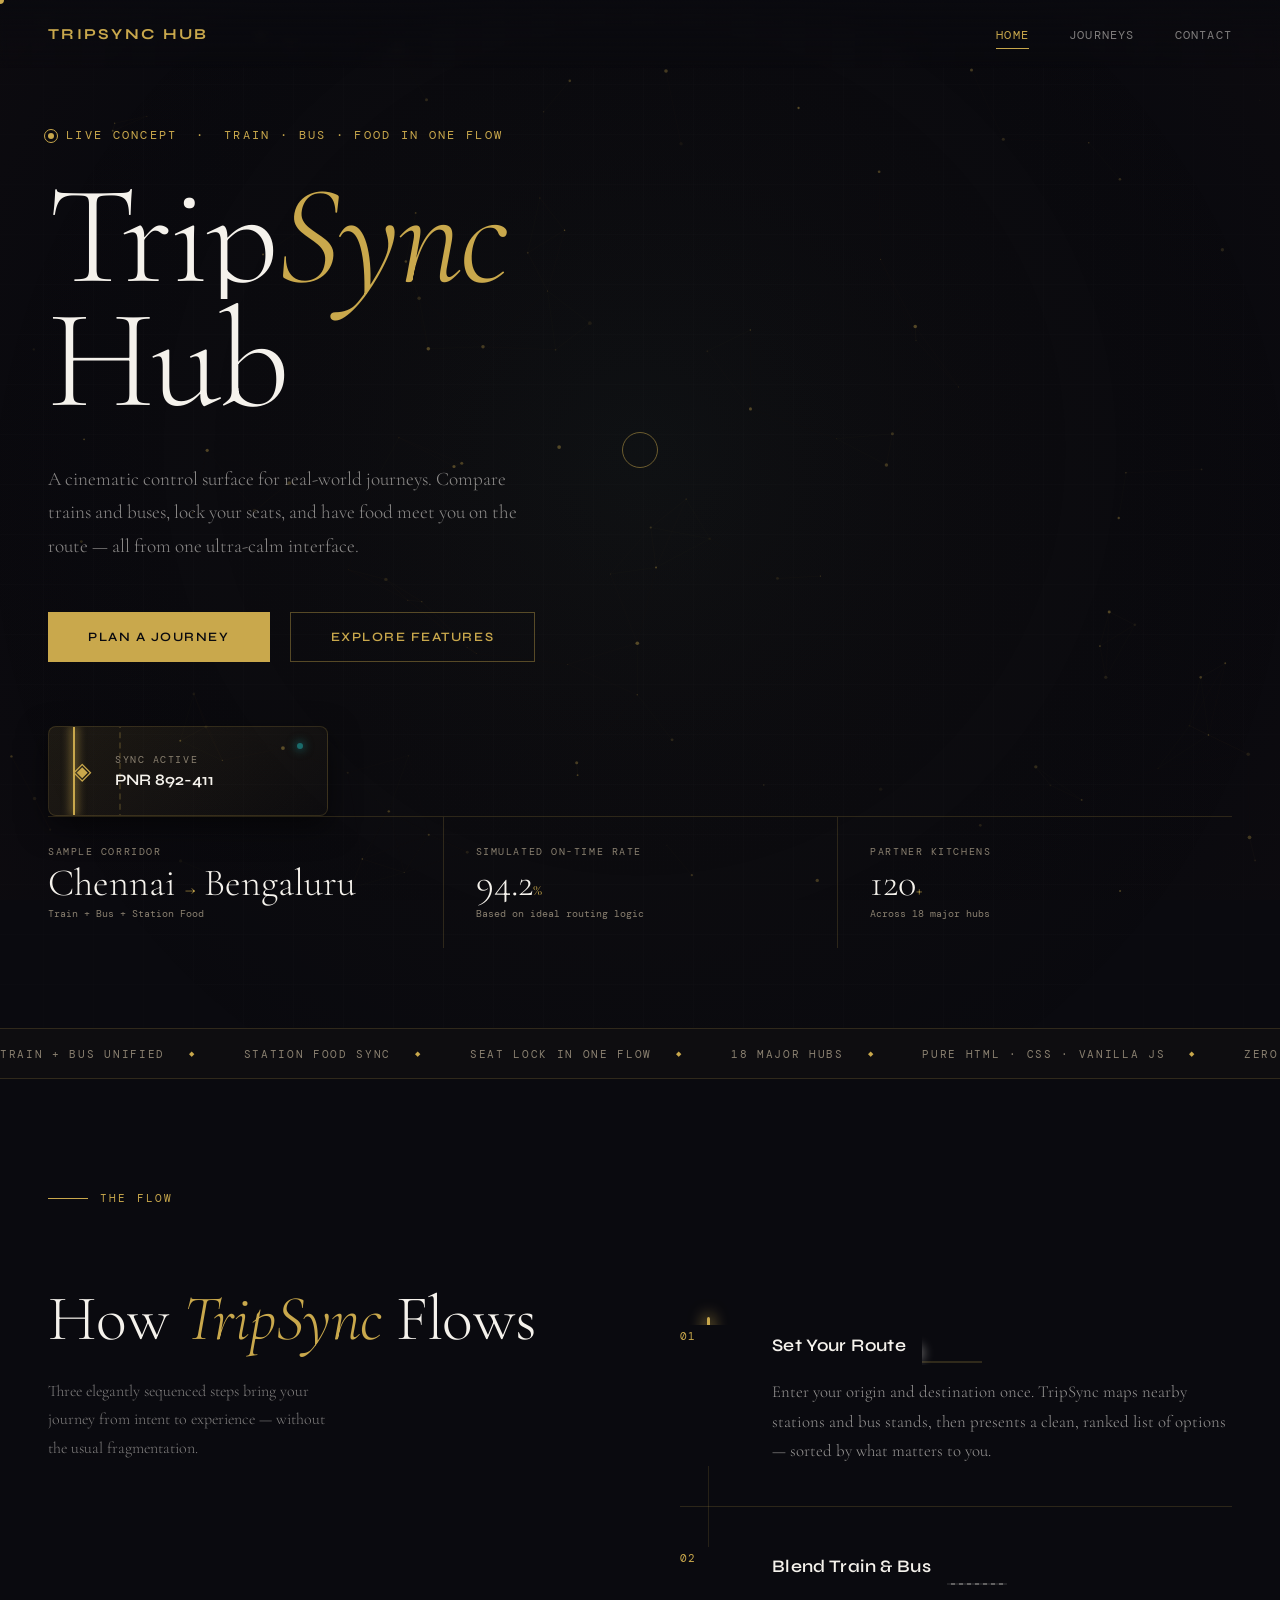
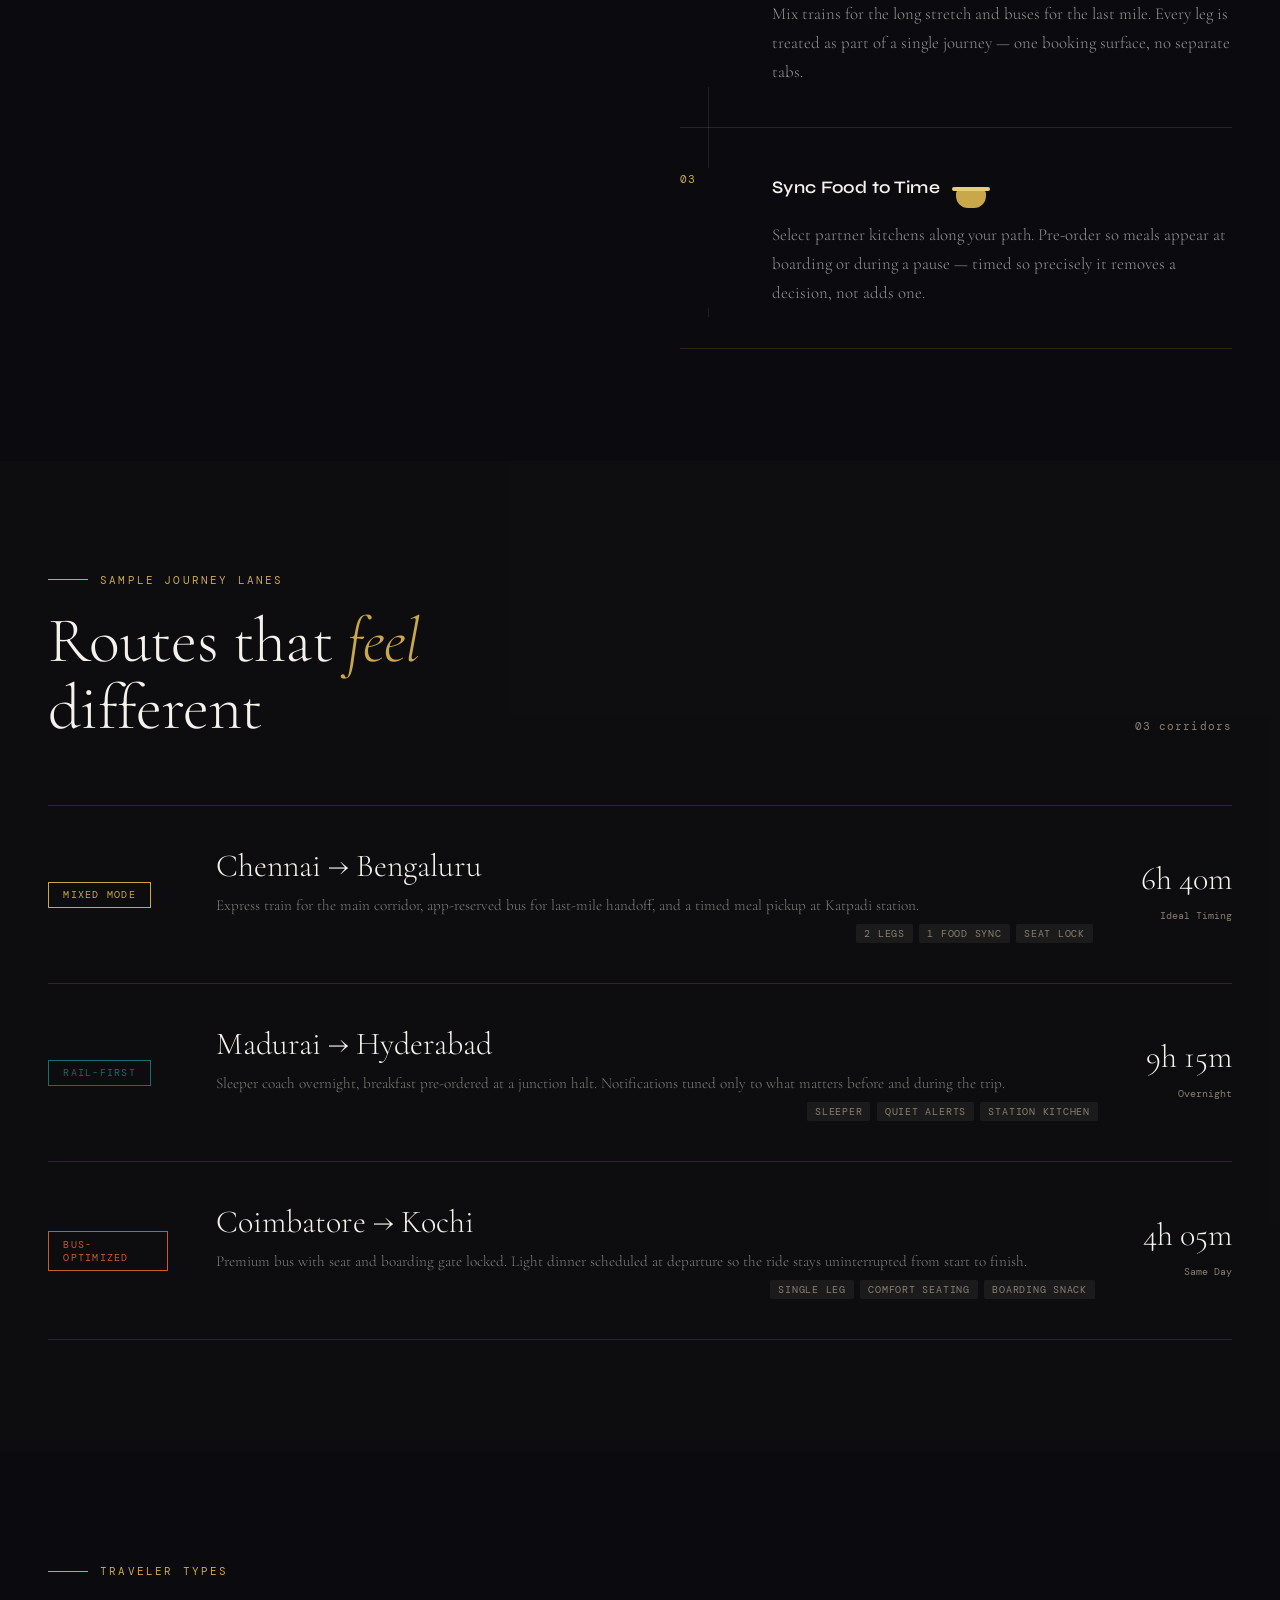
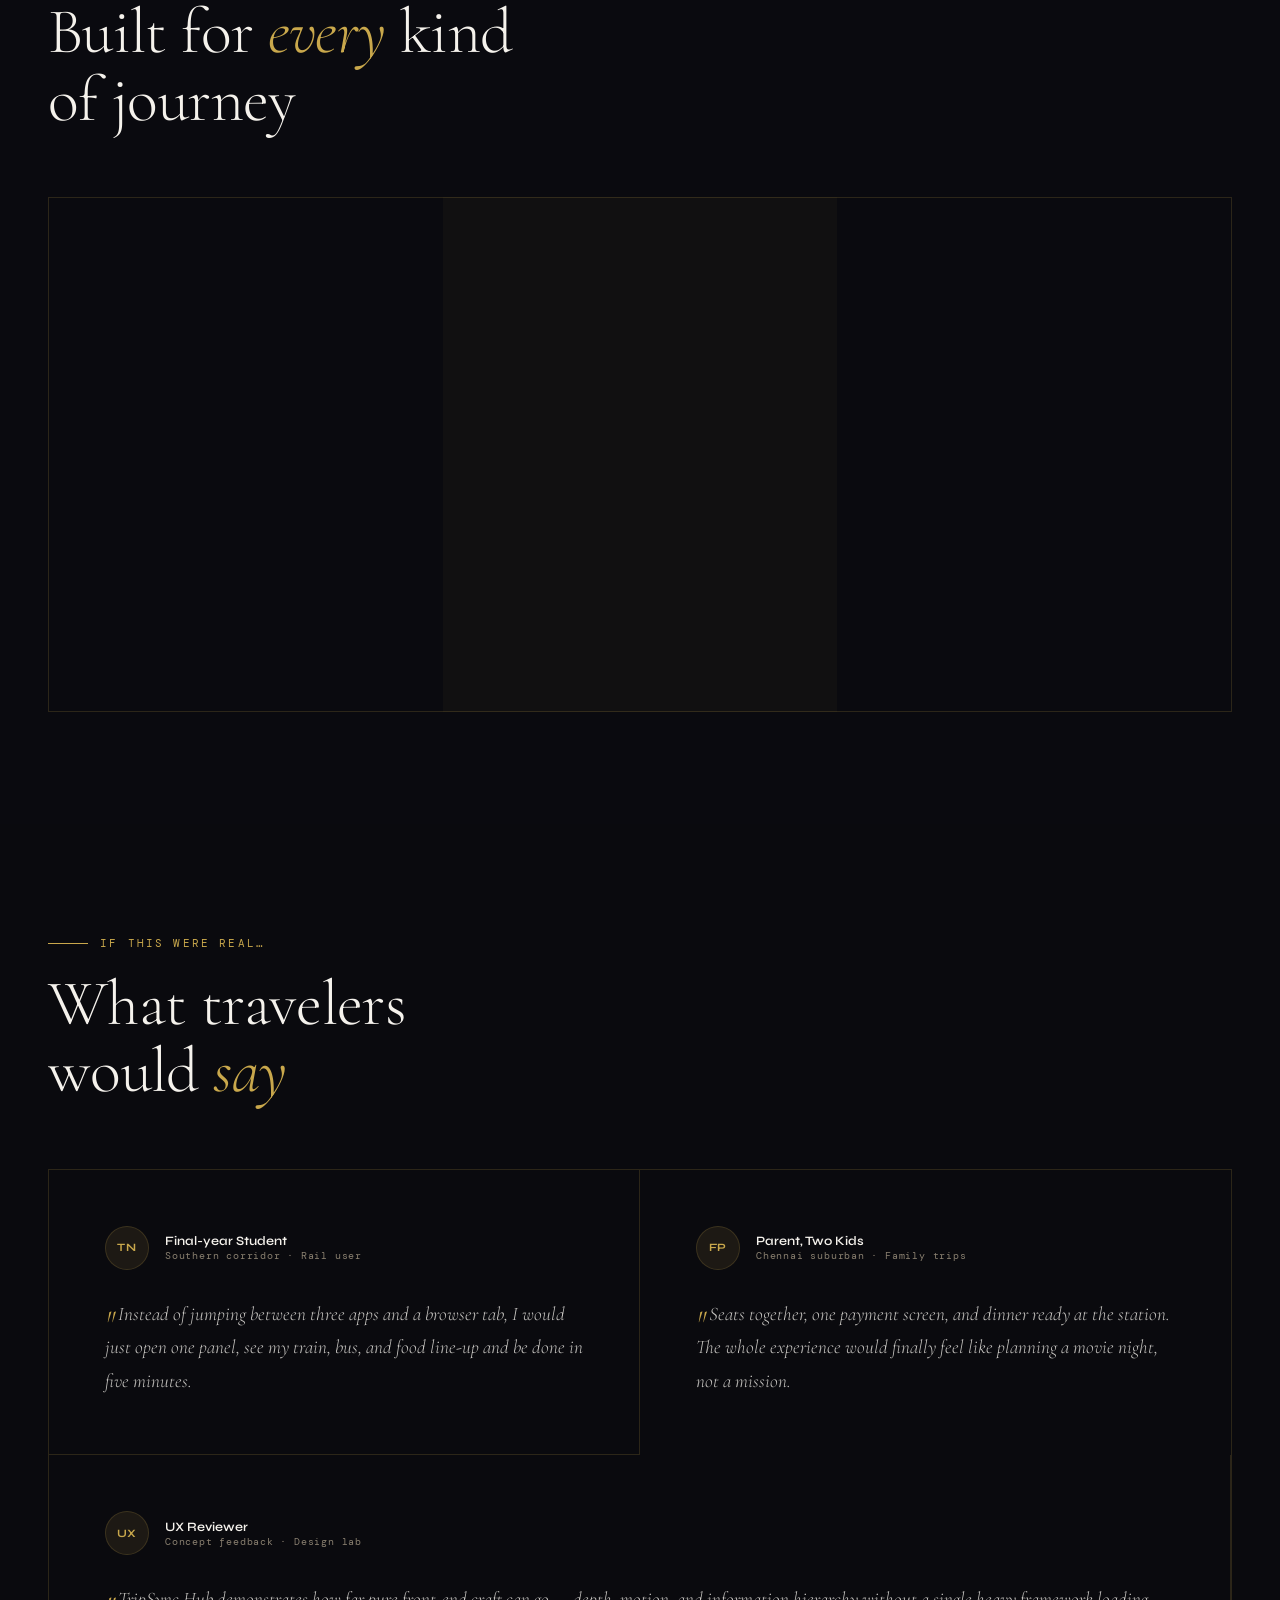
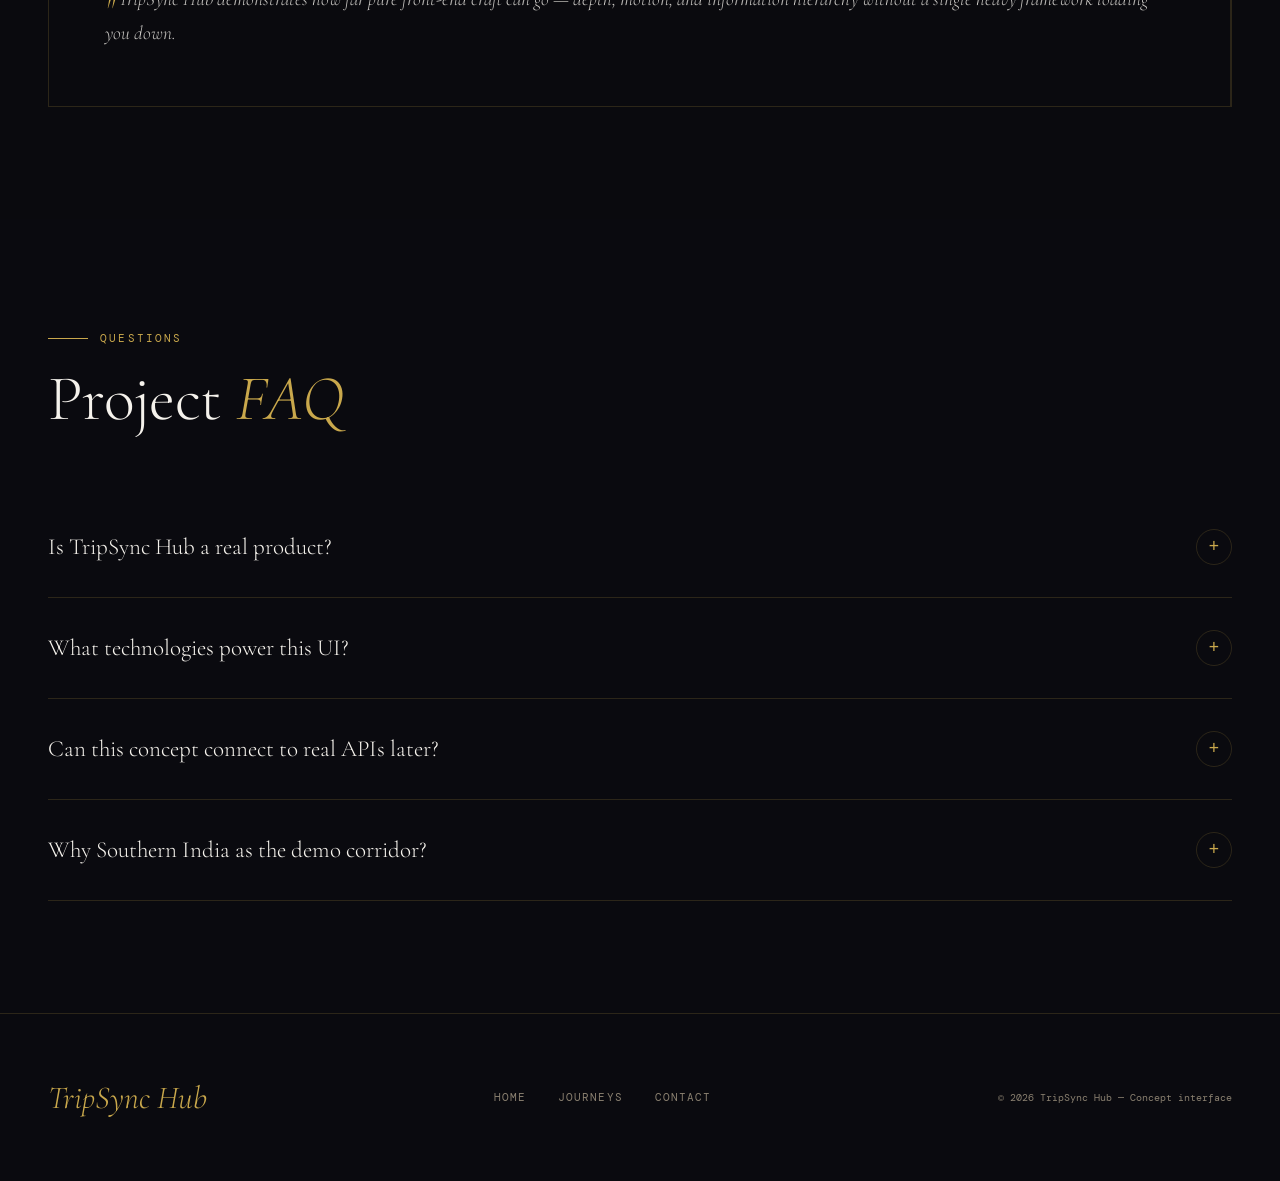
==== commit 3a30d0da: "Update" ====
--- a/index.html
+++ b/index.html
@@ -1,14 +1,766 @@
 <!DOCTYPE html>
 <html lang="en">
+
 <head>
   <meta charset="UTF-8" />
   <meta name="viewport" content="width=device-width, initial-scale=1.0" />
   <title>TripSync Hub — Journey Reimagined</title>
   <link rel="preconnect" href="https://fonts.googleapis.com" />
   <link rel="preconnect" href="https://fonts.gstatic.com" crossorigin />
-  <link href="https://fonts.googleapis.com/css2?family=Cormorant+Garamond:ital,wght@0,300;0,400;0,600;1,300;1,400&family=DM+Mono:wght@300;400;500&family=Syne:wght@400;600;700;800&display=swap" rel="stylesheet" />
+  <link
+    href="https://fonts.googleapis.com/css2?family=Cormorant+Garamond:ital,wght@0,300;0,400;0,600;1,300;1,400&family=DM+Mono:wght@300;400;500&family=Syne:wght@400;600;700;800&display=swap"
+    rel="stylesheet" />
   <link rel="stylesheet" href="style.css" />
+  <style>
+    /* ─── COOKING ANIMATION ─── */
+    .cooking-animation {
+      display: inline-flex;
+      align-items: flex-end;
+      position: relative;
+      width: 40px;
+      height: 40px;
+      margin-left: 1rem;
+      vertical-align: middle;
+    }
+
+    .cooking-pot {
+      position: relative;
+      width: 30px;
+      height: 18px;
+      background: var(--gold);
+      border-radius: 4px 4px 12px 12px;
+      z-index: 2;
+    }
+
+    .cooking-pot::before {
+      content: '';
+      position: absolute;
+      top: -3px;
+      left: -4px;
+      width: 38px;
+      height: 4px;
+      background: var(--gold-light);
+      border-radius: 2px;
+    }
+
+    .steam-container {
+      position: absolute;
+      top: -20px;
+      left: 0;
+      width: 100%;
+      height: 20px;
+      overflow: hidden;
+      z-index: 1;
+    }
+
+    .steam {
+      position: absolute;
+      bottom: 0px;
+      width: 3px;
+      height: 12px;
+      background: var(--paper);
+      border-radius: 2px;
+      filter: blur(1px);
+      opacity: 0;
+      animation: steamRise 2s infinite ease-out;
+    }
+
+    .steam-1 {
+      left: 6px;
+      animation-delay: 0s;
+    }
+
+    .steam-2 {
+      left: 14px;
+      animation-delay: 0.6s;
+    }
+
+    .steam-3 {
+      left: 22px;
+      animation-delay: 1.2s;
+    }
+
+    @keyframes steamRise {
+      0% {
+        transform: translateY(0) scaleX(1);
+        opacity: 0;
+      }
+
+      20% {
+        opacity: 0.6;
+      }
+
+      100% {
+        transform: translateY(-16px) scaleX(2);
+        opacity: 0;
+      }
+    }
+
+    .bubble {
+      position: absolute;
+      background: var(--rust);
+      border-radius: 50%;
+      opacity: 0;
+      animation: bubblePop 2s infinite ease-in;
+      z-index: 3;
+    }
+
+    .bubble-1 {
+      width: 5px;
+      height: 5px;
+      left: 8px;
+      top: -6px;
+      animation-delay: 0.3s;
+    }
+
+    .bubble-2 {
+      width: 4px;
+      height: 4px;
+      left: 14px;
+      top: -4px;
+      animation-delay: 0.8s;
+    }
+
+    .bubble-3 {
+      width: 6px;
+      height: 6px;
+      left: 20px;
+      top: -5px;
+      animation-delay: 1.5s;
+    }
+
+    @keyframes bubblePop {
+      0% {
+        transform: scale(0.5);
+        opacity: 0;
+      }
+
+      50% {
+        transform: scale(1.2);
+        opacity: 1;
+      }
+
+      100% {
+        transform: scale(1.5) translateY(-5px);
+        opacity: 0;
+      }
+    }
+
+    /* ─── TRAIN ANIMATION ─── */
+    .train-animation {
+      display: inline-flex;
+      align-items: flex-end;
+      position: relative;
+      width: 60px;
+      height: 40px;
+      margin-left: 1rem;
+      vertical-align: middle;
+      overflow: hidden;
+    }
+
+    .train-body {
+      position: absolute;
+      bottom: 4px;
+      left: -60px;
+      width: 48px;
+      height: 20px;
+      background: linear-gradient(90deg, var(--teal) 0%, #114242 100%);
+      border-radius: 4px 12px 12px 4px;
+      border: 1px solid var(--border);
+      z-index: 2;
+      animation: trainDrive 4s infinite cubic-bezier(0.4, 0, 0.2, 1);
+    }
+
+    .train-window {
+      position: absolute;
+      top: 4px;
+      right: 6px;
+      width: 14px;
+      height: 8px;
+      background: rgba(201, 168, 76, 0.3);
+      border-radius: 2px;
+      box-shadow: 0 0 4px rgba(201, 168, 76, 0.5);
+    }
+
+    .train-window::before {
+      content: '';
+      position: absolute;
+      top: 0;
+      right: 18px;
+      width: 8px;
+      height: 8px;
+      background: rgba(201, 168, 76, 0.2);
+      border-radius: 2px;
+    }
+
+    .train-wheel {
+      position: absolute;
+      bottom: -4px;
+      width: 8px;
+      height: 8px;
+      background: var(--ink);
+      border: 2px solid var(--gold);
+      border-radius: 50%;
+      animation: wheelSpin 0.5s infinite linear;
+    }
+
+    .t-wheel-1 {
+      left: 6px;
+    }
+
+    .t-wheel-2 {
+      right: 8px;
+    }
+
+    .train-light {
+      position: absolute;
+      bottom: 4px;
+      right: -2px;
+      width: 4px;
+      height: 6px;
+      background: var(--paper);
+      border-radius: 0 4px 4px 0;
+      box-shadow: 8px 0 12px 4px rgba(245, 242, 236, 0.6);
+    }
+
+    .train-track {
+      position: absolute;
+      bottom: 2px;
+      left: 0;
+      width: 100%;
+      height: 2px;
+      background: rgba(201, 168, 76, 0.2);
+      z-index: 1;
+    }
+
+    @keyframes trainDrive {
+      0% {
+        transform: translateX(0);
+      }
+
+      40% {
+        transform: translateX(130px);
+      }
+
+      100% {
+        transform: translateX(130px);
+      }
+    }
+
+    @keyframes wheelSpin {
+      0% {
+        transform: rotate(0deg);
+      }
+
+      100% {
+        transform: rotate(360deg);
+      }
+    }
+
+    /* ─── BUS ANIMATION ─── */
+    .bus-animation {
+      display: inline-flex;
+      align-items: flex-end;
+      position: relative;
+      width: 60px;
+      height: 40px;
+      margin-left: 1rem;
+      vertical-align: middle;
+      overflow: hidden;
+    }
+
+    .bus-body {
+      position: absolute;
+      bottom: 4px;
+      left: -60px;
+      width: 42px;
+      height: 22px;
+      background: var(--rust);
+      border-radius: 4px 8px 4px 4px;
+      border: 1px solid var(--border);
+      z-index: 2;
+      animation: busDrive 4s infinite cubic-bezier(0.4, 0, 0.2, 1);
+      animation-delay: 2s;
+      /* Offset from train */
+    }
+
+    .bus-windows {
+      position: absolute;
+      top: 4px;
+      left: 4px;
+      right: 4px;
+      height: 8px;
+      display: flex;
+      gap: 2px;
+    }
+
+    .b-win {
+      flex: 1;
+      background: rgba(10, 10, 15, 0.6);
+      border-radius: 1px;
+    }
+
+    .b-win:last-child {
+      flex: 1.5;
+      border-radius: 1px 4px 1px 1px;
+    }
+
+    .bus-wheel {
+      position: absolute;
+      bottom: -4px;
+      width: 8px;
+      height: 8px;
+      background: var(--ink);
+      border: 2px solid var(--paper);
+      border-radius: 50%;
+      animation: wheelSpin 0.7s infinite linear;
+    }
+
+    .b-wheel-1 {
+      left: 4px;
+    }
+
+    .b-wheel-2 {
+      right: 6px;
+    }
+
+    .bus-road {
+      position: absolute;
+      bottom: 2px;
+      left: 0;
+      width: 100%;
+      height: 2px;
+      background: rgba(245, 242, 236, 0.1);
+      z-index: 1;
+    }
+
+    .bus-road::after {
+      content: '';
+      position: absolute;
+      top: 0;
+      left: 0;
+      width: 200%;
+      height: 100%;
+      background: repeating-linear-gradient(90deg, transparent, transparent 4px, rgba(245, 242, 236, 0.3) 4px, rgba(245, 242, 236, 0.3) 8px);
+      animation: roadScroll 1s infinite linear;
+    }
+
+    @keyframes busDrive {
+      0% {
+        transform: translateX(0);
+      }
+
+      40% {
+        transform: translateX(130px);
+      }
+
+      100% {
+        transform: translateX(130px);
+      }
+    }
+
+    @keyframes roadScroll {
+      0% {
+        transform: translateX(0);
+      }
+
+      100% {
+        transform: translateX(-16px);
+      }
+    }
+
+    /* ─── NEW GRAND ANIMATIONS ─── */
+    /* 1. Animated Ticket */
+    .animated-ticket-wrapper {
+      margin-top: 4rem;
+      opacity: 0;
+      transform: translateY(20px);
+      animation: fadeUp 0.8s 1.5s forwards;
+    }
+
+    .animated-ticket {
+      position: relative;
+      width: 280px;
+      height: 90px;
+      background: linear-gradient(135deg, rgba(201, 168, 76, 0.1), rgba(201, 168, 76, 0.02));
+      border: 1px solid var(--border);
+      border-radius: 8px;
+      overflow: hidden;
+      display: flex;
+      align-items: center;
+      padding: 0 1.5rem;
+      gap: 1.5rem;
+      box-shadow: 0 10px 30px rgba(0, 0, 0, 0.5);
+    }
+
+    .ticket-stub {
+      position: absolute;
+      left: 70px;
+      top: -5px;
+      bottom: -5px;
+      border-left: 2px dashed rgba(201, 168, 76, 0.2);
+    }
+
+    .ticket-scanner {
+      position: absolute;
+      top: 0;
+      bottom: 0;
+      width: 2px;
+      background: var(--gold);
+      box-shadow: 0 0 10px 2px rgba(201, 168, 76, 0.6);
+      animation: ticketScan 3s infinite ease-in-out alternate;
+    }
+
+    .ticket-icon {
+      font-family: var(--ff-mono);
+      font-size: 1.5rem;
+      color: var(--gold);
+      z-index: 1;
+    }
+
+    .ticket-info {
+      z-index: 1;
+      display: flex;
+      flex-direction: column;
+      gap: 0.25rem;
+    }
+
+    .ticket-label {
+      font-family: var(--ff-mono);
+      font-size: 0.65rem;
+      letter-spacing: 0.15em;
+      text-transform: uppercase;
+      color: var(--muted);
+    }
+
+    .ticket-value {
+      font-family: var(--ff-ui);
+      font-size: 1rem;
+      font-weight: 600;
+      color: var(--paper);
+    }
+
+    .ticket-status {
+      position: absolute;
+      top: 1rem;
+      right: 1.5rem;
+      width: 6px;
+      height: 6px;
+      background: var(--teal);
+      border-radius: 50%;
+      box-shadow: 0 0 8px 2px rgba(26, 107, 107, 0.6);
+      animation: statusBlink 2s infinite;
+    }
+
+    @keyframes ticketScan {
+      0% {
+        left: 0;
+        opacity: 0;
+      }
+
+      10% {
+        opacity: 1;
+      }
+
+      90% {
+        opacity: 1;
+      }
+
+      100% {
+        left: 100%;
+        opacity: 0;
+      }
+    }
+
+    @keyframes statusBlink {
+
+      0%,
+      100% {
+        opacity: 1;
+      }
+
+      50% {
+        opacity: 0.3;
+      }
+    }
+
+    /* 2. Floating Orbs for Plan Cards */
+    .geometric-orb {
+      position: absolute;
+      border-radius: 50%;
+      filter: blur(20px);
+      z-index: 0;
+      pointer-events: none;
+      animation: floatOrb 8s infinite ease-in-out;
+    }
+
+    .orb-gold {
+      width: 120px;
+      height: 120px;
+      background: rgba(201, 168, 76, 0.15);
+      top: -40px;
+      right: -40px;
+    }
+
+    .orb-teal {
+      width: 150px;
+      height: 150px;
+      background: rgba(26, 107, 107, 0.15);
+      bottom: -50px;
+      left: -50px;
+      animation-delay: -2s;
+    }
+
+    .orb-rust {
+      width: 100px;
+      height: 100px;
+      background: rgba(196, 92, 46, 0.15);
+      top: 40%;
+      right: -20px;
+      animation-delay: -4s;
+    }
+
+    .plan-card * {
+      position: relative;
+      z-index: 1;
+    }
+
+    @keyframes floatOrb {
+
+      0%,
+      100% {
+        transform: translateY(0) scale(1);
+      }
+
+      50% {
+        transform: translateY(-20px) scale(1.1);
+      }
+    }
+
+    /* 3. Dynamic Route Arrows */
+    .route-arrow-animated {
+      display: flex;
+      align-items: center;
+      gap: 4px;
+      opacity: 0;
+      transform: translateX(-15px);
+      transition: opacity 0.3s, transform 0.3s;
+    }
+
+    .route-entry:hover .route-arrow-animated {
+      opacity: 1;
+      transform: translateX(0);
+    }
+
+    .arrow-dash {
+      width: 4px;
+      height: 2px;
+      background: var(--gold);
+      border-radius: 1px;
+      animation: dashFlow 1s infinite linear;
+    }
+
+    .arrow-dash:nth-child(2) {
+      animation-delay: 0.15s;
+    }
+
+    .arrow-dash:nth-child(3) {
+      animation-delay: 0.3s;
+    }
+
+    .arrow-head {
+      font-size: 1.2rem;
+      color: var(--gold);
+      line-height: 0;
+      margin-bottom: 2px;
+    }
+
+    @keyframes dashFlow {
+      0% {
+        opacity: 0.2;
+        transform: translateX(-4px);
+      }
+
+      50% {
+        opacity: 1;
+      }
+
+      100% {
+        opacity: 0.2;
+        transform: translateX(4px);
+      }
+    }
+
+    /* ─── NEW ULTRA-GRAND ANIMATIONS ─── */
+
+    /* 1. Glassmorphism 3D Card Tilts */
+    .glass-card-tilt {
+      transform-style: preserve-3d;
+      perspective: 1000px;
+    }
+
+    .glass-card-inner {
+      position: relative;
+      transition: transform 0.4s cubic-bezier(0.16, 1, 0.3, 1), box-shadow 0.4s;
+      transform-style: preserve-3d;
+    }
+
+    .glass-card-inner:hover {
+      transform: translateY(-5px) rotateX(4deg) rotateY(-2deg);
+      box-shadow: -10px 15px 30px rgba(0, 0, 0, 0.3), 0 0 40px rgba(201, 168, 76, 0.05);
+      z-index: 10;
+    }
+
+    .glass-card-inner::before {
+      content: '';
+      position: absolute;
+      top: 0;
+      left: -100%;
+      width: 50%;
+      height: 100%;
+      background: linear-gradient(to right, transparent, rgba(255, 255, 255, 0.05), transparent);
+      transform: skewX(-20deg);
+      transition: 0.5s;
+      z-index: 5;
+      pointer-events: none;
+    }
+
+    .glass-card-inner:hover::before {
+      left: 150%;
+    }
+
+    /* 2. Pulse Grid Background Loop */
+    .pulse-grid {
+      position: absolute;
+      top: -20%;
+      left: -20%;
+      width: 140%;
+      height: 140%;
+      background-image:
+        radial-gradient(circle at center, rgba(201, 168, 76, 0.03) 0%, transparent 60%),
+        repeating-linear-gradient(0deg, transparent, transparent 49px, rgba(245, 242, 236, 0.02) 50px),
+        repeating-linear-gradient(90deg, transparent, transparent 49px, rgba(245, 242, 236, 0.02) 50px);
+      z-index: -1;
+      transform-origin: center;
+      animation: gridBreathe 25s infinite alternate ease-in-out;
+      pointer-events: none;
+    }
+
+    @keyframes gridBreathe {
+      0% {
+        transform: scale(1) rotate(0deg);
+        opacity: 0.3;
+      }
+
+      100% {
+        transform: scale(1.1) rotate(2deg);
+        opacity: 0.8;
+      }
+    }
+
+    /* 3. Cascade Text Reveal */
+    .cascade-parent {
+      overflow: hidden;
+      display: inline-block;
+      vertical-align: bottom;
+    }
+
+    .cascade-child {
+      display: inline-block;
+      opacity: 0;
+      transform: translateY(60px);
+      animation: cascadeSlide 1s cubic-bezier(0.16, 1, 0.3, 1) forwards;
+    }
+
+    .cascade-child.c1 {
+      animation-delay: 0.3s;
+    }
+
+    .cascade-child.c2 {
+      animation-delay: 0.45s;
+    }
+
+    .cascade-child.c3 {
+      animation-delay: 0.6s;
+    }
+
+    .cascade-em {
+      display: inline-block;
+      opacity: 0;
+      transform: translateX(40px);
+      animation: cascadeSide 1s cubic-bezier(0.16, 1, 0.3, 1) forwards;
+      animation-delay: 0.75s;
+    }
+
+    @keyframes cascadeSlide {
+      to {
+        opacity: 1;
+        transform: translateY(0);
+      }
+    }
+
+    @keyframes cascadeSide {
+      to {
+        opacity: 1;
+        transform: translateX(0);
+      }
+    }
+
+    /* 4. Glowing Energy Line Connectors */
+    .timeline-container {
+      position: relative;
+    }
+
+    .timeline-line {
+      position: absolute;
+      top: 2rem;
+      bottom: 2rem;
+      left: 28px;
+      /* Aligned with numbers */
+      width: 1px;
+      background: rgba(201, 168, 76, 0.15);
+      z-index: 0;
+    }
+
+    .timeline-energy {
+      position: absolute;
+      top: 0;
+      left: -1px;
+      width: 3px;
+      height: 60px;
+      background: var(--gold);
+      box-shadow: 0 0 15px 2px rgba(201, 168, 76, 0.8);
+      border-radius: 2px;
+      animation: shootEnergy 4s infinite cubic-bezier(0.4, 0, 0.2, 1);
+    }
+
+    .step-row {
+      position: relative;
+      z-index: 1;
+    }
+
+    @keyframes shootEnergy {
+      0% {
+        top: -10%;
+        opacity: 0;
+      }
+
+      10% {
+        opacity: 1;
+      }
+
+      90% {
+        opacity: 1;
+      }
+
+      100% {
+        top: 110%;
+        opacity: 0;
+      }
+    }
+  </style>
 </head>
+
 <body>
 
   <!-- Custom Cursor -->
@@ -30,20 +782,37 @@
     </nav>
 
     <!-- HERO -->
-    <section class="hero">
+    <section class="hero" style="position: relative;">
+      <div class="pulse-grid"></div>
       <div class="hero-body">
         <div class="hero-eyebrow">
           <span class="pulse-dot"></span>
           Live Concept &nbsp;·&nbsp; Train · Bus · Food in one flow
         </div>
-        <h1 class="hero-title">Trip<em>Sync</em><br>Hub</h1>
+        <h1 class="hero-title" style="animation: none; opacity: 1; transform: none;">
+          <span class="cascade-parent"><span class="cascade-child c1">Trip</span></span><em
+            class="cascade-em">Sync</em><br>
+          <span class="cascade-parent"><span class="cascade-child c3">Hub</span></span>
+        </h1>
         <p class="hero-sub">
           A cinematic control surface for real-world journeys. Compare trains and buses,
           lock your seats, and have food meet you on the route — all from one ultra-calm interface.
         </p>
         <div class="hero-cta">
-          <button class="btn-primary"><span>Plan a Journey</span></button>
-          <button class="btn-ghost">Explore Features</button>
+          <a href="#routes" class="btn-primary" style="text-decoration: none;"><span>Plan a Journey</span></a>
+          <a href="#how-it-works" class="btn-ghost" style="text-decoration: none;">Explore Features</a>
+        </div>
+        <div class="animated-ticket-wrapper">
+          <div class="animated-ticket">
+            <div class="ticket-scanner"></div>
+            <div class="ticket-stub"></div>
+            <div class="ticket-icon">◈</div>
+            <div class="ticket-info">
+              <div class="ticket-label">Sync Active</div>
+              <div class="ticket-value">PNR 892-411</div>
+            </div>
+            <div class="ticket-status"></div>
+          </div>
         </div>
       </div>
       <div class="hero-metrics">
@@ -93,30 +862,77 @@
       <div class="how-layout">
         <div class="how-left">
           <h2 class="section-title reveal d1">How <em>TripSync</em> Flows</h2>
-          <p style="font-family:var(--ff-display);font-size:1rem;font-weight:300;color:rgba(245,242,236,0.5);line-height:1.8;margin-top:1.5rem;max-width:35ch;" class="reveal d2">
-            Three elegantly sequenced steps bring your journey from intent to experience — without the usual fragmentation.
+          <p style="font-family:var(--ff-display);font-size:1rem;font-weight:300;color:rgba(245,242,236,0.5);line-height:1.8;margin-top:1.5rem;max-width:35ch;"
+            class="reveal d2">
+            Three elegantly sequenced steps bring your journey from intent to experience — without the usual
+            fragmentation.
           </p>
         </div>
-        <div class="how-right">
+        <div class="how-right timeline-container">
+          <div class="timeline-line">
+            <div class="timeline-energy"></div>
+          </div>
           <div class="step-row">
-            <div class="step-number">01</div>
+            <div class="step-number" style="background: var(--ink); padding-bottom: 8px;">01</div>
             <div class="step-content">
-              <h3>Set Your Route</h3>
-              <p>Enter your origin and destination once. TripSync maps nearby stations and bus stands, then presents a clean, ranked list of options — sorted by what matters to you.</p>
+              <h3 style="display: flex; align-items: center;">
+                Set Your Route
+                <div class="train-animation">
+                  <div class="train-track"></div>
+                  <div class="train-body">
+                    <div class="train-window"></div>
+                    <div class="train-light"></div>
+                    <div class="train-wheel t-wheel-1"></div>
+                    <div class="train-wheel t-wheel-2"></div>
+                  </div>
+                </div>
+              </h3>
+              <p>Enter your origin and destination once. TripSync maps nearby stations and bus stands, then presents a
+                clean, ranked list of options — sorted by what matters to you.</p>
             </div>
           </div>
           <div class="step-row">
-            <div class="step-number">02</div>
+            <div class="step-number" style="background: var(--ink); padding-bottom: 8px;">02</div>
             <div class="step-content">
-              <h3>Blend Train & Bus</h3>
-              <p>Mix trains for the long stretch and buses for the last mile. Every leg is treated as part of a single journey — one booking surface, no separate tabs.</p>
+              <h3 style="display: flex; align-items: center;">
+                Blend Train & Bus
+                <div class="bus-animation">
+                  <div class="bus-road"></div>
+                  <div class="bus-body">
+                    <div class="bus-windows">
+                      <div class="b-win"></div>
+                      <div class="b-win"></div>
+                      <div class="b-win"></div>
+                    </div>
+                    <div class="bus-wheel b-wheel-1"></div>
+                    <div class="bus-wheel b-wheel-2"></div>
+                  </div>
+                </div>
+              </h3>
+              <p>Mix trains for the long stretch and buses for the last mile. Every leg is treated as part of a single
+                journey — one booking surface, no separate tabs.</p>
             </div>
           </div>
           <div class="step-row">
-            <div class="step-number">03</div>
+            <div class="step-number" style="background: var(--ink); padding-bottom: 8px;">03</div>
             <div class="step-content">
-              <h3>Sync Food to Time</h3>
-              <p>Select partner kitchens along your path. Pre-order so meals appear at boarding or during a pause — timed so precisely it removes a decision, not adds one.</p>
+              <h3 style="display: flex; align-items: center;">
+                Sync Food to Time
+                <div class="cooking-animation">
+                  <div class="steam-container">
+                    <div class="steam steam-1"></div>
+                    <div class="steam steam-2"></div>
+                    <div class="steam steam-3"></div>
+                  </div>
+                  <div class="cooking-pot">
+                    <div class="bubble bubble-1"></div>
+                    <div class="bubble bubble-2"></div>
+                    <div class="bubble bubble-3"></div>
+                  </div>
+                </div>
+              </h3>
+              <p>Select partner kitchens along your path. Pre-order so meals appear at boarding or during a pause —
+                timed so precisely it removes a decision, not adds one.</p>
             </div>
           </div>
         </div>
@@ -137,7 +953,8 @@
           <div><span class="route-badge badge-mixed">Mixed Mode</span></div>
           <div class="route-main">
             <h3>Chennai → Bengaluru</h3>
-            <p>Express train for the main corridor, app-reserved bus for last-mile handoff, and a timed meal pickup at Katpadi station.</p>
+            <p>Express train for the main corridor, app-reserved bus for last-mile handoff, and a timed meal pickup at
+              Katpadi station.</p>
             <div class="route-tags">
               <span class="route-tag">2 legs</span>
               <span class="route-tag">1 food sync</span>
@@ -147,14 +964,20 @@
           <div class="route-stats">
             <div class="route-duration">6h 40m</div>
             <div class="metric-sub">Ideal Timing</div>
-            <div class="route-arrow">↗</div>
+            <div class="route-arrow-animated">
+              <div class="arrow-dash"></div>
+              <div class="arrow-dash"></div>
+              <div class="arrow-dash"></div>
+              <div class="arrow-head">↗</div>
+            </div>
           </div>
         </div>
         <div class="route-entry">
           <div><span class="route-badge badge-rail">Rail-First</span></div>
           <div class="route-main">
             <h3>Madurai → Hyderabad</h3>
-            <p>Sleeper coach overnight, breakfast pre-ordered at a junction halt. Notifications tuned only to what matters before and during the trip.</p>
+            <p>Sleeper coach overnight, breakfast pre-ordered at a junction halt. Notifications tuned only to what
+              matters before and during the trip.</p>
             <div class="route-tags">
               <span class="route-tag">Sleeper</span>
               <span class="route-tag">Quiet alerts</span>
@@ -164,14 +987,20 @@
           <div class="route-stats">
             <div class="route-duration">9h 15m</div>
             <div class="metric-sub">Overnight</div>
-            <div class="route-arrow">↗</div>
+            <div class="route-arrow-animated">
+              <div class="arrow-dash"></div>
+              <div class="arrow-dash"></div>
+              <div class="arrow-dash"></div>
+              <div class="arrow-head">↗</div>
+            </div>
           </div>
         </div>
         <div class="route-entry">
           <div><span class="route-badge badge-bus">Bus-Optimized</span></div>
           <div class="route-main">
             <h3>Coimbatore → Kochi</h3>
-            <p>Premium bus with seat and boarding gate locked. Light dinner scheduled at departure so the ride stays uninterrupted from start to finish.</p>
+            <p>Premium bus with seat and boarding gate locked. Light dinner scheduled at departure so the ride stays
+              uninterrupted from start to finish.</p>
             <div class="route-tags">
               <span class="route-tag">Single leg</span>
               <span class="route-tag">Comfort seating</span>
@@ -181,7 +1010,12 @@
           <div class="route-stats">
             <div class="route-duration">4h 05m</div>
             <div class="metric-sub">Same Day</div>
-            <div class="route-arrow">↗</div>
+            <div class="route-arrow-animated">
+              <div class="arrow-dash"></div>
+              <div class="arrow-dash"></div>
+              <div class="arrow-dash"></div>
+              <div class="arrow-head">↗</div>
+            </div>
           </div>
         </div>
       </div>
@@ -191,31 +1025,37 @@
     <section id="plans">
       <div class="section-eyebrow reveal">Traveler Types</div>
       <h2 class="section-title reveal d1">Built for <em>every</em> kind of journey</h2>
-      <div class="plans-grid">
-        <div class="plan-card reveal d1">
+      <div class="plans-grid glass-card-tilt">
+        <div class="plan-card glass-card-inner reveal d1">
+          <div class="geometric-orb orb-gold"></div>
           <span class="plan-tag">Daily Commuter</span>
           <h3 class="plan-title">Routine<br>Made Lighter</h3>
-          <p class="plan-desc">Save favorite routes and usual food picks. A full weekday booking feels like a two-tap ritual.</p>
+          <p class="plan-desc">Save favorite routes and usual food picks. A full weekday booking feels like a two-tap
+            ritual.</p>
           <ul class="plan-features">
             <li>Save corridors & timings</li>
             <li>Auto-suggest seat zones</li>
             <li>Quick-reorder snacks</li>
           </ul>
         </div>
-        <div class="plan-card featured reveal d2">
+        <div class="plan-card featured glass-card-inner reveal d2">
+          <div class="geometric-orb orb-teal"></div>
           <span class="plan-tag">Family Trip</span>
           <h3 class="plan-title">One Panel,<br>Many Seats</h3>
-          <p class="plan-desc">Shared PNR, grouped seats, and family-style food orders that arrive together before departure.</p>
+          <p class="plan-desc">Shared PNR, grouped seats, and family-style food orders that arrive together before
+            departure.</p>
           <ul class="plan-features">
             <li>Seat clusters for groups</li>
             <li>Combined payments view</li>
             <li>Shared journey timeline</li>
           </ul>
         </div>
-        <div class="plan-card reveal d3">
+        <div class="plan-card glass-card-inner reveal d3">
+          <div class="geometric-orb orb-rust"></div>
           <span class="plan-tag">Solo Explorer</span>
           <h3 class="plan-title">Focus on<br>the City</h3>
-          <p class="plan-desc">The interface minimizes noise so you focus on where you're going, not how you're getting there.</p>
+          <p class="plan-desc">The interface minimizes noise so you focus on where you're going, not how you're getting
+            there.</p>
           <ul class="plan-features">
             <li>Smart, calm alerts only</li>
             <li>Fast reschedule panel</li>
@@ -238,7 +1078,8 @@
               <div class="role">Southern corridor · Rail user</div>
             </div>
           </div>
-          <p class="story-quote">Instead of jumping between three apps and a browser tab, I would just open one panel, see my train, bus, and food line-up and be done in five minutes.</p>
+          <p class="story-quote">Instead of jumping between three apps and a browser tab, I would just open one panel,
+            see my train, bus, and food line-up and be done in five minutes.</p>
         </div>
         <div class="story-item">
           <div class="story-avatar-row">
@@ -248,7 +1089,8 @@
               <div class="role">Chennai suburban · Family trips</div>
             </div>
           </div>
-          <p class="story-quote">Seats together, one payment screen, and dinner ready at the station. The whole experience would finally feel like planning a movie night, not a mission.</p>
+          <p class="story-quote">Seats together, one payment screen, and dinner ready at the station. The whole
+            experience would finally feel like planning a movie night, not a mission.</p>
         </div>
         <div class="story-item wide">
           <div class="story-avatar-row">
@@ -258,7 +1100,8 @@
               <div class="role">Concept feedback · Design lab</div>
             </div>
           </div>
-          <p class="story-quote">TripSync Hub demonstrates how far pure front-end craft can go — depth, motion, and information hierarchy without a single heavy framework loading you down.</p>
+          <p class="story-quote">TripSync Hub demonstrates how far pure front-end craft can go — depth, motion, and
+            information hierarchy without a single heavy framework loading you down.</p>
         </div>
       </div>
     </section>
@@ -274,7 +1117,8 @@
             <div class="faq-icon-wrap">+</div>
           </button>
           <div class="faq-body">
-            <p>This is a concept interface built for study and portfolio use. It imagines how future travel and food planning could feel inside a single, focused surface — with all the calm of a streaming app.</p>
+            <p>This is a concept interface built for study and portfolio use. It imagines how future travel and food
+              planning could feel inside a single, focused surface — with all the calm of a streaming app.</p>
           </div>
         </div>
         <div class="faq-item reveal d1">
@@ -283,7 +1127,9 @@
             <div class="faq-icon-wrap">+</div>
           </button>
           <div class="faq-body">
-            <p>Everything you see is crafted with semantic HTML, advanced CSS — including custom properties, grid, animations, and scroll-linked effects — plus a minimal amount of vanilla JavaScript for interaction and the generative canvas background.</p>
+            <p>Everything you see is crafted with semantic HTML, advanced CSS — including custom properties, grid,
+              animations, and scroll-linked effects — plus a minimal amount of vanilla JavaScript for interaction and
+              the generative canvas background.</p>
           </div>
         </div>
         <div class="faq-item reveal d2">
@@ -292,7 +1138,9 @@
             <div class="faq-icon-wrap">+</div>
           </button>
           <div class="faq-body">
-            <p>Yes. The layout is structured so that real-time train, bus, and food data could drop into these cards, status bands, and timelines without redesigning the entire experience. The structure anticipates live data from day one.</p>
+            <p>Yes. The layout is structured so that real-time train, bus, and food data could drop into these cards,
+              status bands, and timelines without redesigning the entire experience. The structure anticipates live data
+              from day one.</p>
           </div>
         </div>
         <div class="faq-item reveal d3">
@@ -301,7 +1149,8 @@
             <div class="faq-icon-wrap">+</div>
           </button>
           <div class="faq-body">
-            <p>Southern India offers a rich, multi-modal transport ecosystem — Indian Railways, state bus networks, and a thriving local food culture — making it ideal as a proving ground for a unified journey interface.</p>
+            <p>Southern India offers a rich, multi-modal transport ecosystem — Indian Railways, state bus networks, and
+              a thriving local food culture — making it ideal as a proving ground for a unified journey interface.</p>
           </div>
         </div>
       </div>
@@ -459,4 +1308,5 @@
     });
   </script>
 </body>
+
 </html>
